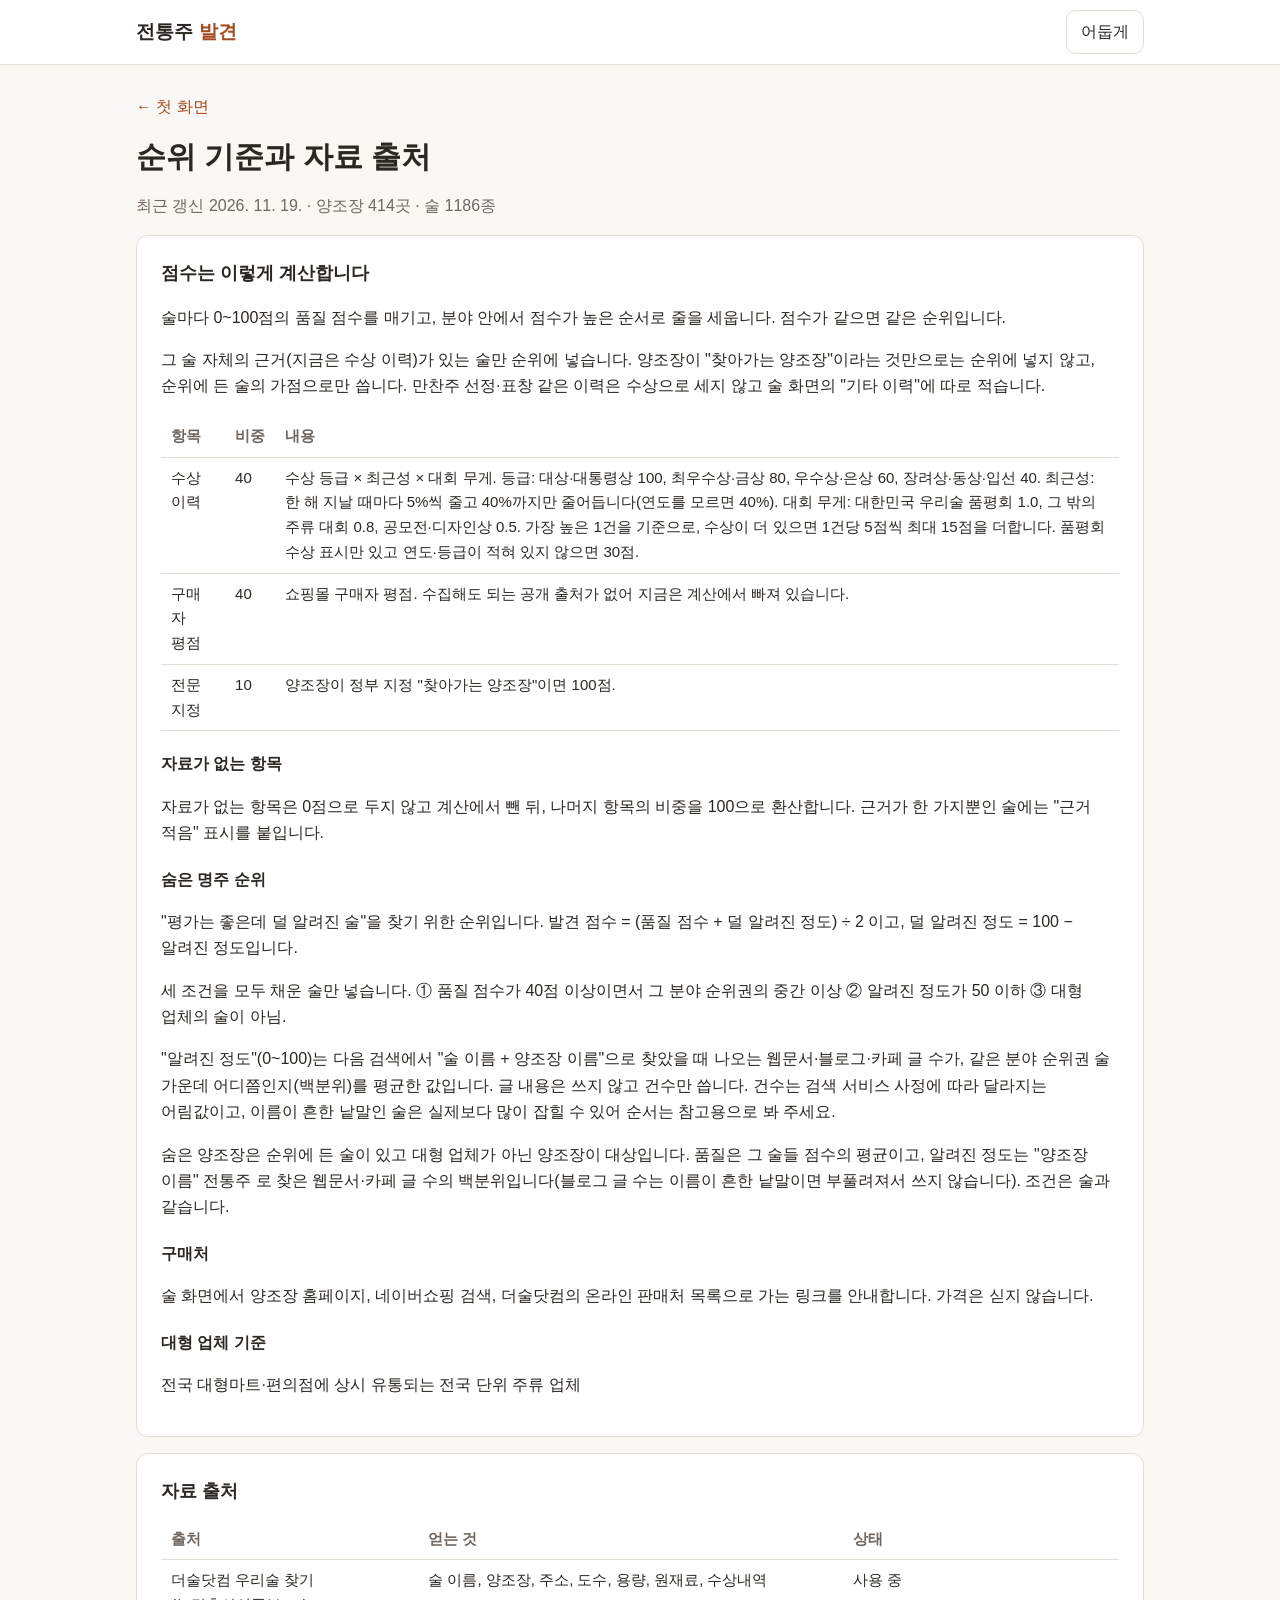
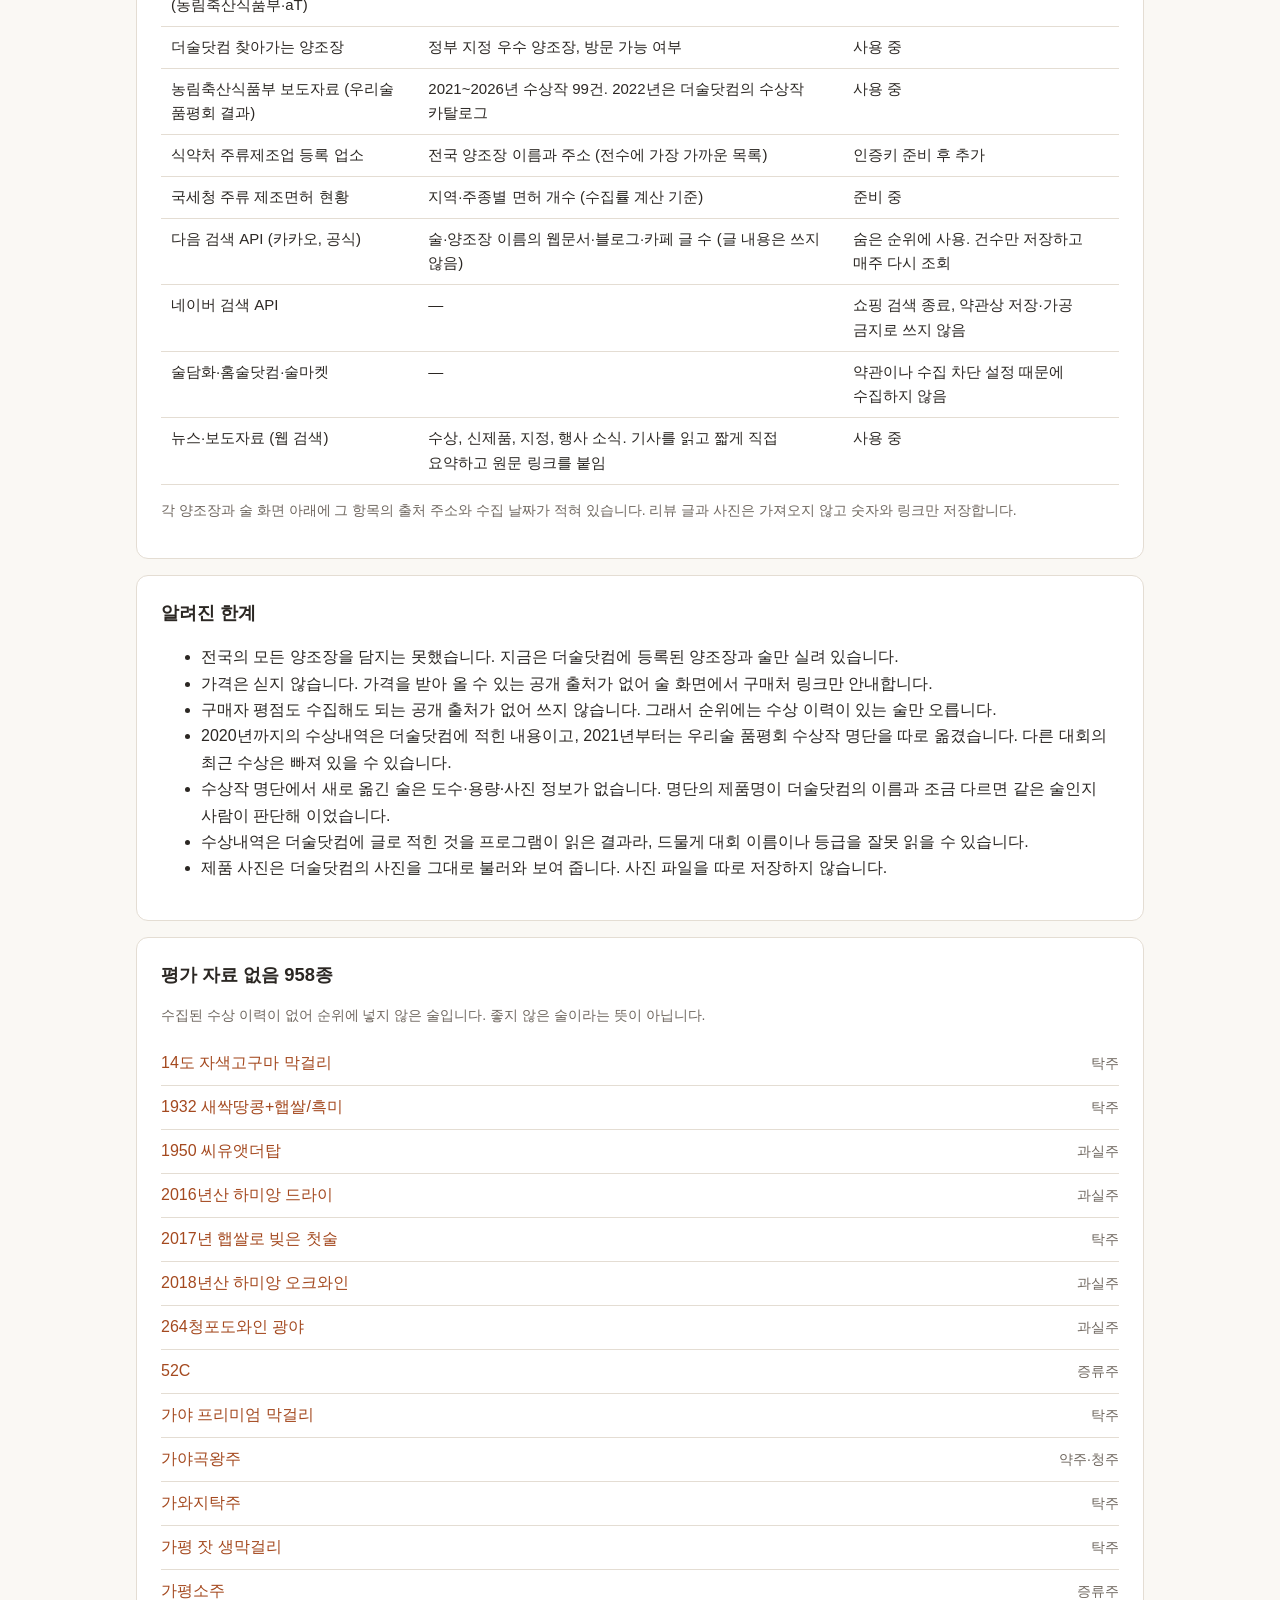
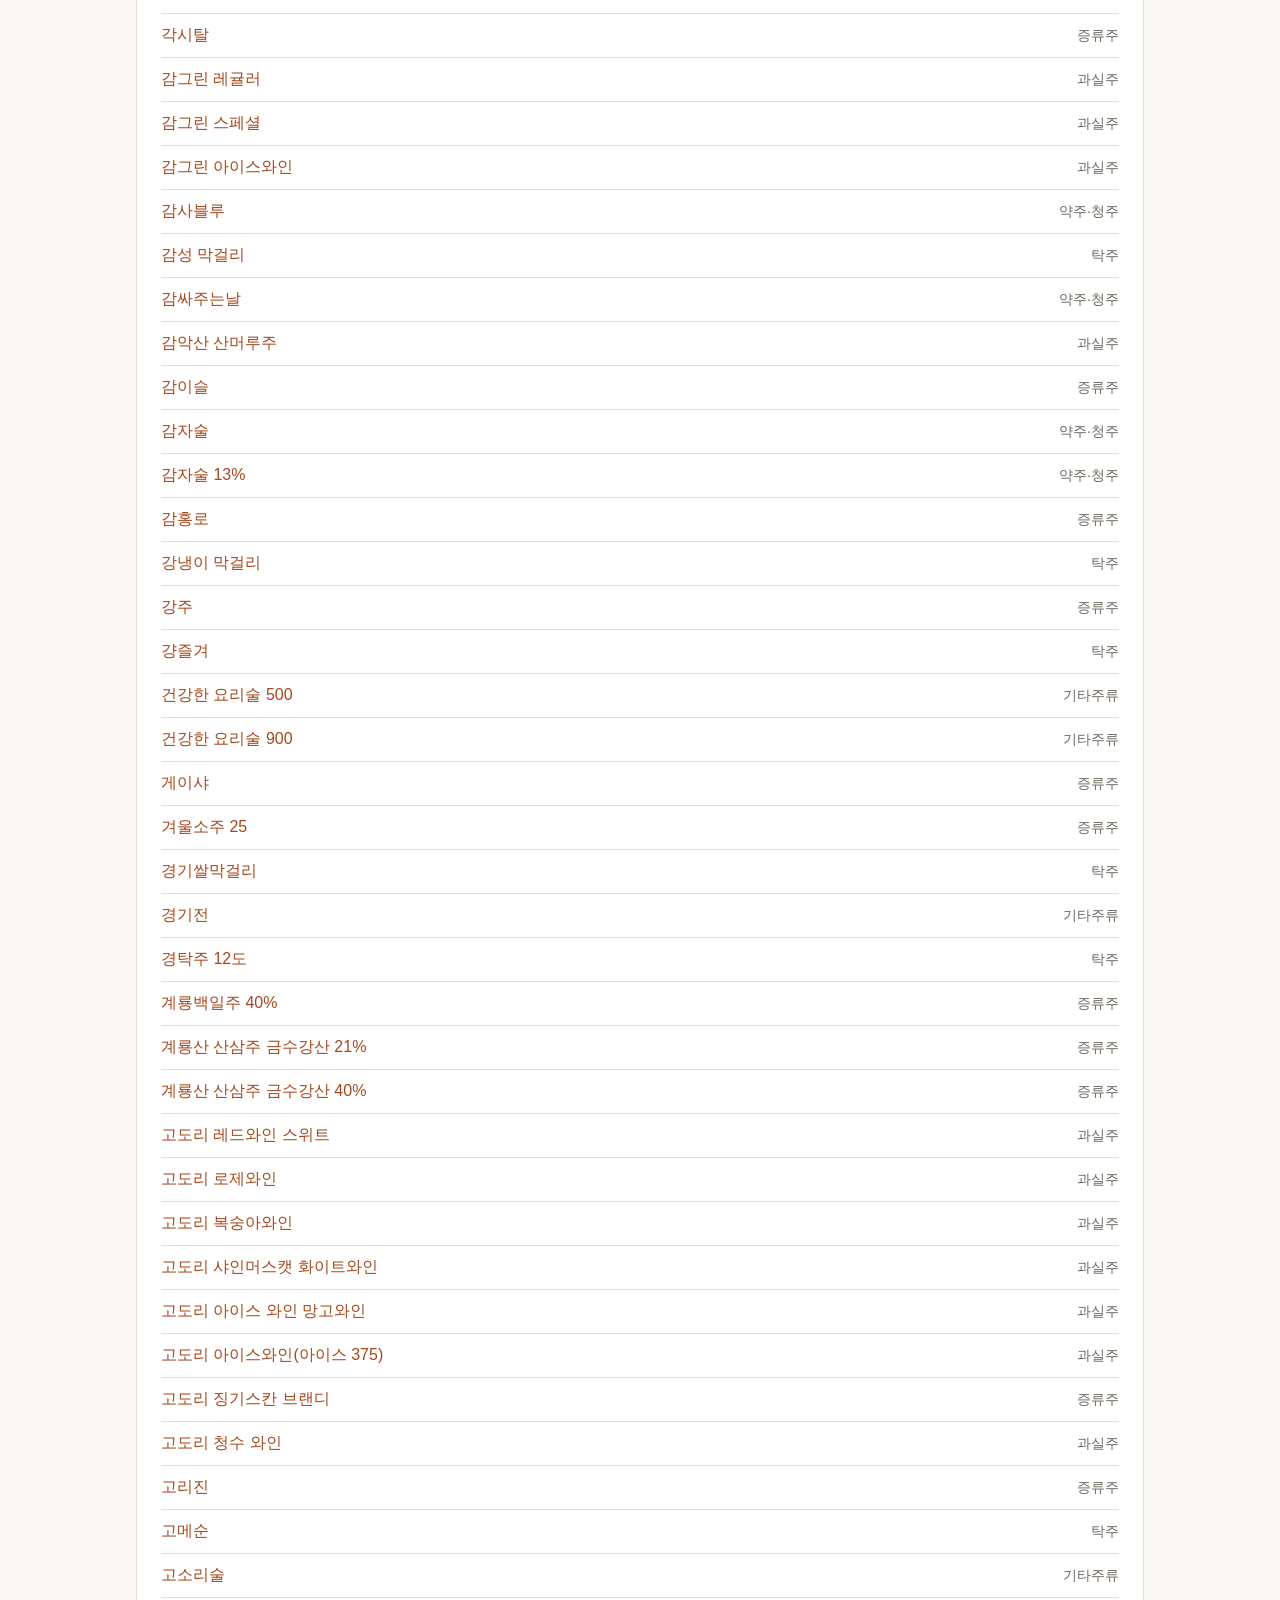
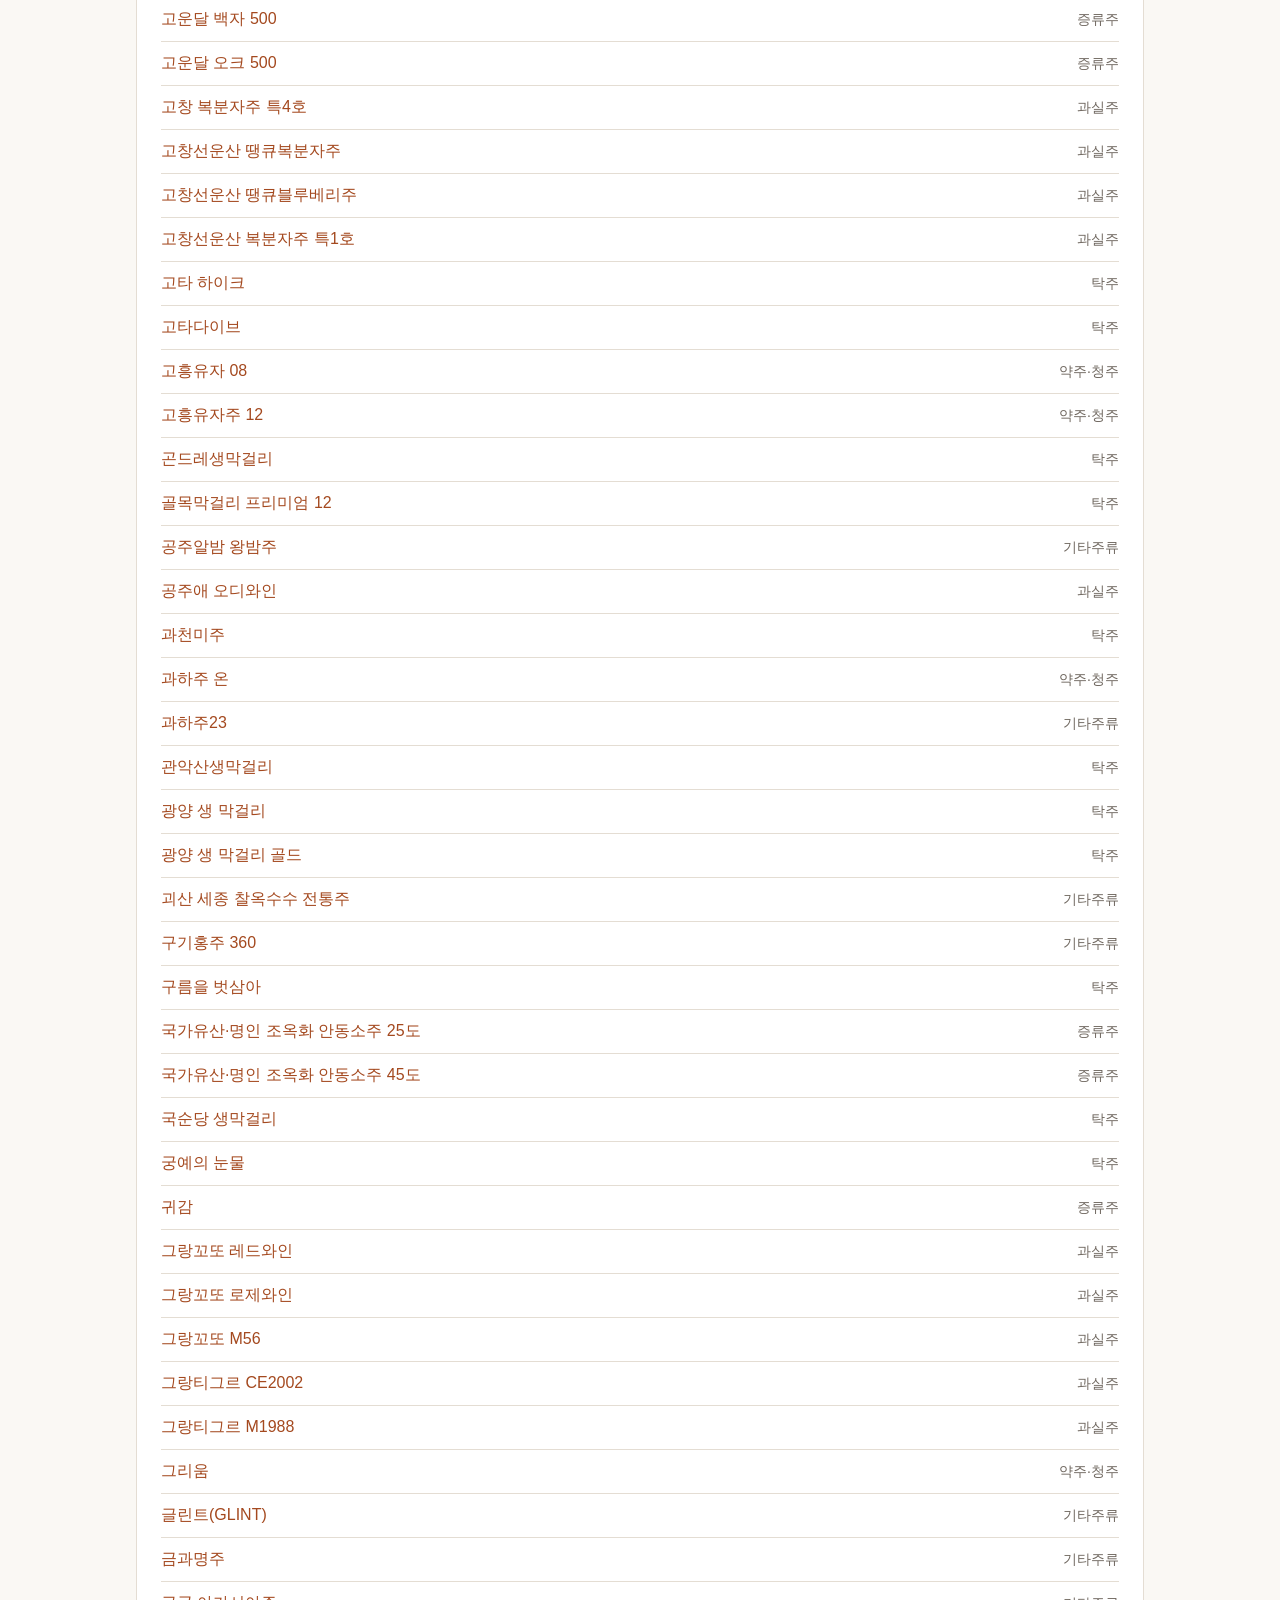
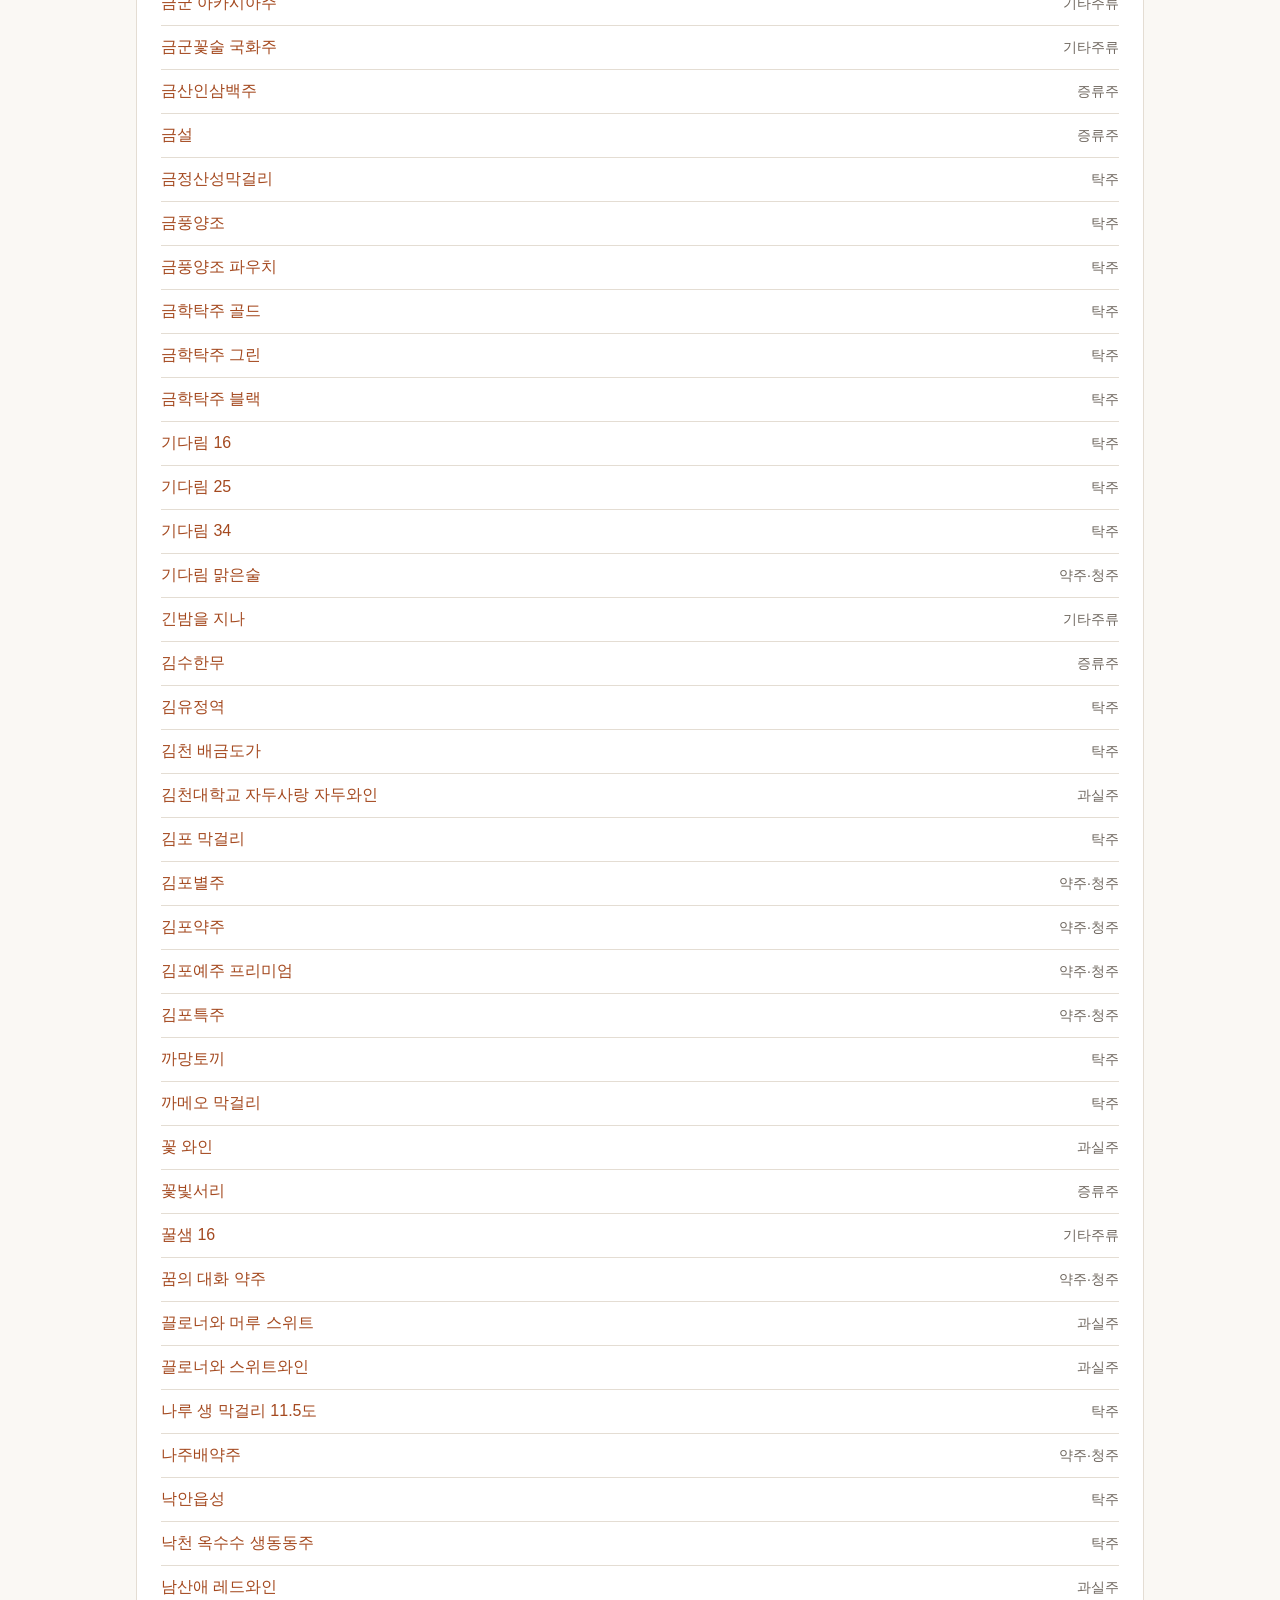
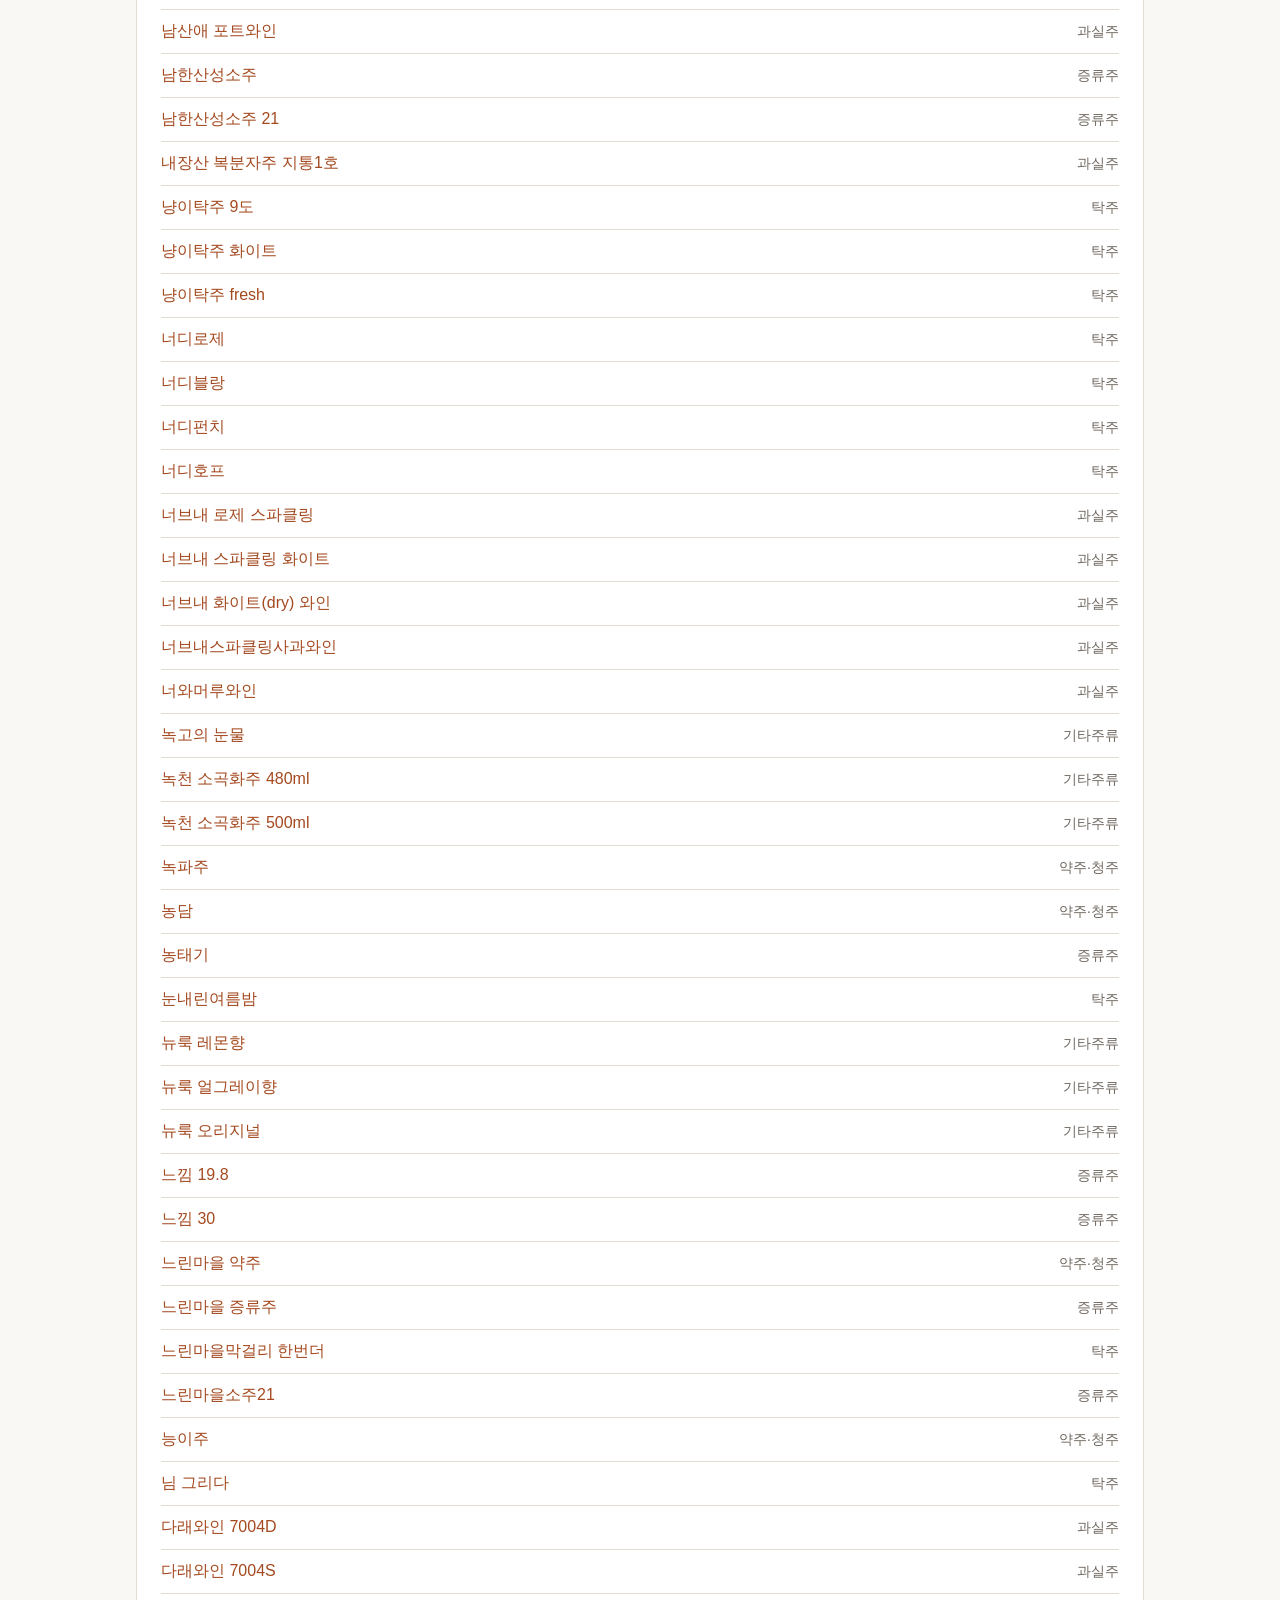
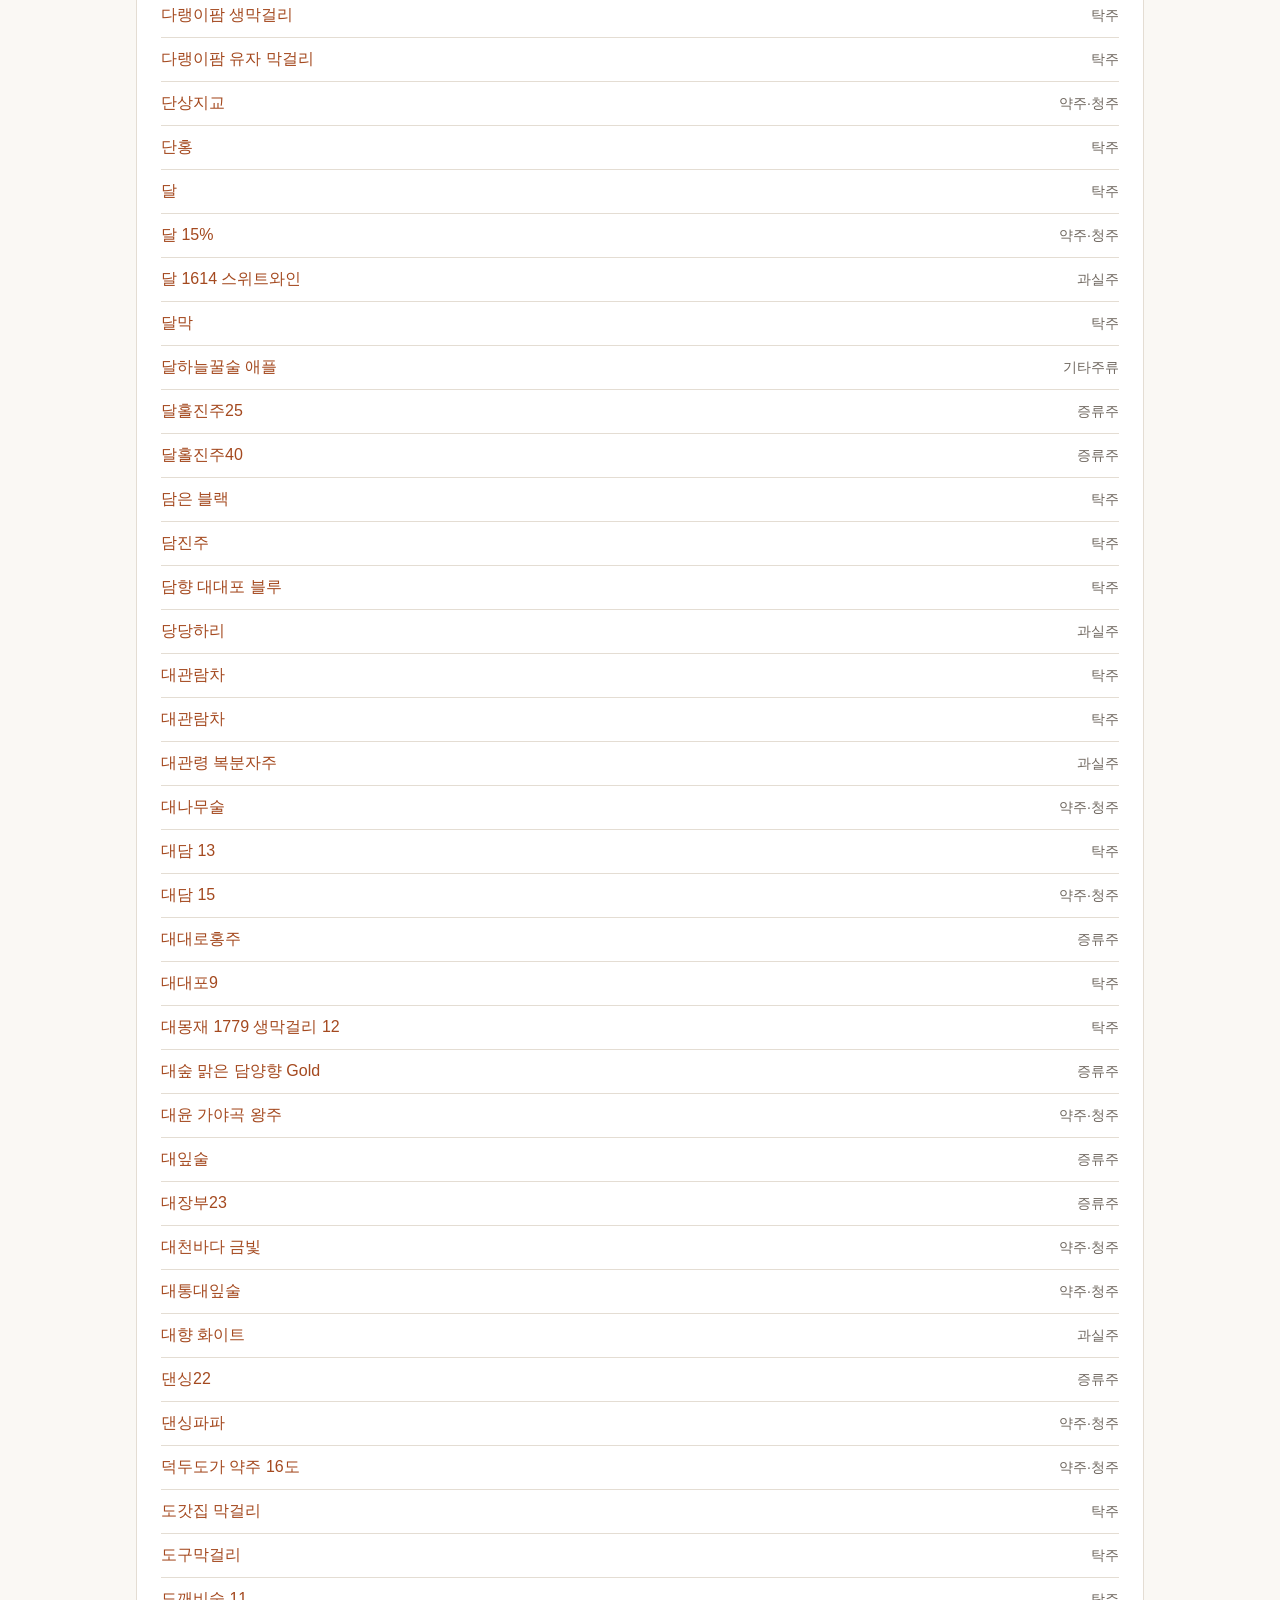
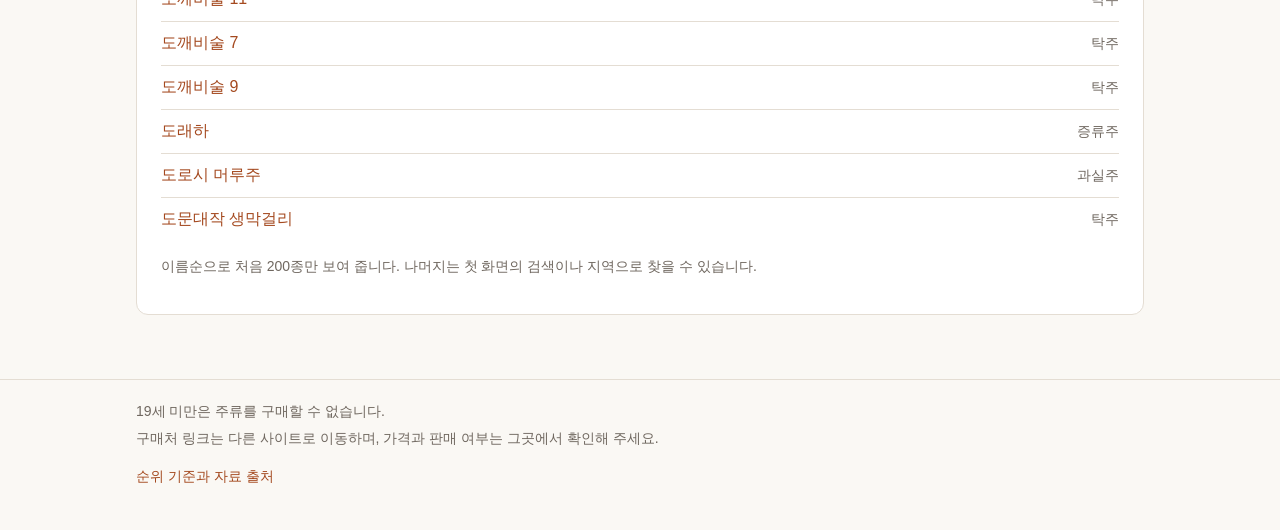
==== about.html @ 8125f9d7 "Add files via upload" ====
<!DOCTYPE html>
<html lang="ko">
<head>
  <meta charset="utf-8">
  <meta name="viewport" content="width=device-width, initial-scale=1">
  <title>순위 기준과 자료 출처 — 전통주 발견</title>
  <script>
    (function () {
      var theme = null;
      try { theme = localStorage.getItem('sool-theme'); } catch (e) { theme = null; }
      if (theme !== 'dark' && theme !== 'light') {
        theme = window.matchMedia && window.matchMedia('(prefers-color-scheme: dark)').matches ? 'dark' : 'light';
      }
      document.documentElement.setAttribute('data-theme', theme);
    })();
  </script>
  <link rel="icon" href="data:,">
  <link rel="stylesheet" href="css/style.css">
</head>
<body>
  <header class="site-header">
    <div class="wrap">
      <a class="site-name" href="index.html">전통주 <span>발견</span></a>
      <button id="theme-toggle" class="icon-btn" type="button" aria-label="어두운 화면으로 바꾸기">어둡게</button>
    </div>
  </header>

  <main id="main">
    <div class="wrap"><p class="muted">자료를 불러오는 중입니다…</p></div>
  </main>

  <footer class="site-footer">
    <div class="wrap">
      <p>19세 미만은 주류를 구매할 수 없습니다.</p>
      <p>구매처 링크는 다른 사이트로 이동하며, 가격과 판매 여부는 그곳에서 확인해 주세요.</p>
      <a href="about.html">순위 기준과 자료 출처</a>
    </div>
  </footer>

  <script type="module" src="js/main-about.js"></script>
</body>
</html>
---- css/style.css ----
:root {
  --bg: #faf8f4;
  --card-bg: #ffffff;
  --text: #2b2723;
  --muted: #6f675f;
  --accent: #a4491f;
  --accent-soft: #f4e6dc;
  --border: #e4ddd3;
  --badge-bg: #efeae2;
  --focus: #1f5fa4;
  --photo-bg: #ffffff;
}

[data-theme='dark'] {
  --bg: #1b1917;
  --card-bg: #24211e;
  --text: #ebe6df;
  --muted: #a69d92;
  --accent: #e6935f;
  --accent-soft: #3a2a20;
  --border: #3a3530;
  --badge-bg: #322e2a;
  --focus: #8dbcf0;
  --photo-bg: #f3efe9;
}

* {
  box-sizing: border-box;
}

html {
  -webkit-text-size-adjust: 100%;
}

body {
  margin: 0;
  background: var(--bg);
  color: var(--text);
  font-family: -apple-system, BlinkMacSystemFont, 'Apple SD Gothic Neo', 'Pretendard', 'Noto Sans KR', sans-serif;
  font-size: 1rem;
  line-height: 1.65;
  word-break: keep-all;
  overflow-wrap: anywhere;
}

a {
  color: var(--accent);
  text-decoration: none;
}

a:hover {
  text-decoration: underline;
}

:focus-visible {
  outline: 3px solid var(--focus);
  outline-offset: 2px;
  border-radius: 4px;
}

.wrap {
  max-width: 1040px;
  margin: 0 auto;
  padding: 0 16px;
}

/* 머리 */
.site-header {
  border-bottom: 1px solid var(--border);
  background: var(--card-bg);
}

.site-header .wrap {
  display: flex;
  flex-wrap: wrap;
  align-items: center;
  gap: 8px 12px;
  padding-top: 10px;
  padding-bottom: 10px;
}

.site-name {
  display: inline-flex;
  align-items: center;
  gap: 0.3em;
  min-height: 44px;
  margin-right: auto;
  color: var(--text);
  font-size: 1.2rem;
  font-weight: 700;
}

.site-name span {
  color: var(--accent);
}

.search-box {
  order: 3;
  flex: 1 1 100%;
}

.search-box input {
  width: 100%;
  min-height: 44px;
  padding: 8px 14px;
  border: 1px solid var(--border);
  border-radius: 10px;
  background: var(--bg);
  color: var(--text);
  font: inherit;
}

.icon-btn,
.btn {
  min-height: 44px;
  padding: 8px 14px;
  border: 1px solid var(--border);
  border-radius: 10px;
  background: var(--card-bg);
  color: var(--text);
  font: inherit;
  cursor: pointer;
}

.btn:hover,
.icon-btn:hover {
  border-color: var(--accent);
}

main {
  padding: 20px 0 48px;
}

h1 {
  margin: 8px 0 4px;
  font-size: 1.6rem;
  line-height: 1.3;
}

h2 {
  margin: 0 0 12px;
  font-size: 1.15rem;
}

h3 {
  margin: 20px 0 8px;
  font-size: 1rem;
}

.muted {
  color: var(--muted);
}

.small {
  font-size: 0.875rem;
}

/* 요약 줄 */
.summary {
  display: grid;
  grid-template-columns: repeat(2, minmax(0, 1fr));
  gap: 10px;
  margin-bottom: 16px;
}

.stat {
  padding: 14px 16px;
  border: 1px solid var(--border);
  border-radius: 12px;
  background: var(--card-bg);
}

.stat b {
  display: block;
  font-size: clamp(1.05rem, 5.2vw, 1.3rem);
  line-height: 1.2;
  font-variant-numeric: tabular-nums;
}

.stat span {
  color: var(--muted);
  font-size: 0.875rem;
}

/* 카드 */
.card {
  margin-bottom: 16px;
  padding: 18px 16px;
  border: 1px solid var(--border);
  border-radius: 12px;
  background: var(--card-bg);
}

.grid-2 {
  display: grid;
  grid-template-columns: minmax(0, 1fr);
  gap: 16px;
}

.grid-2 .card {
  margin-bottom: 0;
}

.grid-2 {
  margin-bottom: 16px;
}

.notice {
  margin: 0;
  padding: 12px 14px;
  border-radius: 10px;
  background: var(--accent-soft);
  font-size: 0.9375rem;
}

/* 탭 */
.tabs {
  display: flex;
  gap: 6px;
  margin-bottom: 10px;
  overflow-x: auto;
  -webkit-overflow-scrolling: touch;
}

.tab {
  flex: 0 0 auto;
  min-height: 44px;
  padding: 8px 14px;
  border: 1px solid var(--border);
  border-radius: 999px;
  background: var(--card-bg);
  color: var(--text);
  font: inherit;
  cursor: pointer;
  white-space: nowrap;
}

.tab[aria-selected='true'] {
  border-color: var(--accent);
  background: var(--accent);
  color: var(--card-bg);
  font-weight: 600;
}

.tabs.sub .tab {
  border-radius: 10px;
}

.tabs.sub .tab[aria-selected='true'] {
  background: var(--accent-soft);
  color: var(--accent);
}

/* 순위 목록 */
.rank-list {
  margin: 0;
  padding: 0;
  list-style: none;
}

.rank-row {
  display: grid;
  grid-template-columns: 1.6rem minmax(0, 1fr);
  gap: 4px 10px;
  align-items: center;
  padding: 6px 0;
  border-top: 1px solid var(--border);
}

.rank-row:first-child {
  border-top: 0;
}

.rank-no {
  color: var(--muted);
  font-weight: 700;
  font-variant-numeric: tabular-nums;
  text-align: right;
}

.rank-row:nth-child(-n + 3) .rank-no {
  color: var(--accent);
}

/* 좁은 화면: 점수를 이름 아래에 둔다. 넓은 화면에서는 오른쪽 끝으로 보낸다. */
.rank-row.with-thumb {
  grid-template-columns: 1.6rem 48px minmax(0, 1fr);
  align-items: center;
}

.rank-row.with-thumb .rank-no,
.rank-row.with-thumb .thumb {
  grid-row: 1 / span 2;
}

.rank-row.with-thumb .score {
  grid-column: 3;
  text-align: left;
  color: var(--accent);
  font-size: 0.9375rem;
}

.thumb {
  display: block;
  width: 48px;
  height: 48px;
  border: 1px solid var(--border);
  border-radius: 8px;
  background: var(--photo-bg);
  overflow: hidden;
}

.thumb img,
.photo-frame img {
  display: block;
  width: 100%;
  height: 100%;
  object-fit: contain;
}

.photo {
  margin: 0 0 16px;
}

.photo-frame {
  display: block;
  width: 100%;
  max-width: 240px;
  aspect-ratio: 1 / 1;
  margin-bottom: 4px;
  border: 1px solid var(--border);
  border-radius: 12px;
  background: var(--photo-bg);
  overflow: hidden;
}

.rank-main a.name {
  display: inline-flex;
  align-items: center;
  min-height: 44px;
  padding: 2px 0;
  color: var(--text);
  font-weight: 600;
}

.rank-meta {
  color: var(--muted);
  font-size: 0.875rem;
}

.rank-meta a {
  color: var(--muted);
  text-decoration: underline;
  text-underline-offset: 2px;
}

.score {
  font-weight: 700;
  font-variant-numeric: tabular-nums;
  text-align: right;
  white-space: nowrap;
}

.rank-row > .score {
  grid-column: 2;
  text-align: left;
  white-space: normal;
  color: var(--accent);
  font-size: 0.9375rem;
}

.score small {
  display: block;
  white-space: normal;
  color: var(--muted);
  font-weight: 400;
}

.badge {
  display: inline-block;
  margin-left: 4px;
  padding: 1px 8px;
  border-radius: 999px;
  background: var(--badge-bg);
  color: var(--muted);
  font-size: 0.75rem;
  font-weight: 500;
  vertical-align: middle;
  white-space: nowrap;
}

.badge.accent {
  background: var(--accent-soft);
  color: var(--accent);
}

.more {
  display: block;
  width: 100%;
  margin-top: 12px;
}

/* 소식 */
.news-list {
  margin: 0;
  padding: 0;
  list-style: none;
}

.news-item {
  padding: 12px 0;
  border-top: 1px solid var(--border);
}

.news-item:first-child {
  border-top: 0;
  padding-top: 0;
}

.news-head {
  display: flex;
  flex-wrap: wrap;
  align-items: center;
  gap: 8px;
}

.news-head .badge {
  margin-left: 0;
}

.news-summary {
  margin: 6px 0 4px;
}

.news-item p:last-child {
  margin: 0;
}

.news-item a {
  text-decoration: underline;
  text-underline-offset: 2px;
}

/* 지역 */
.region-grid {
  display: grid;
  grid-template-columns: repeat(auto-fill, minmax(96px, 1fr));
  gap: 8px;
}

.region-btn {
  display: flex;
  flex-direction: column;
  align-items: center;
  justify-content: center;
  min-height: 56px;
  padding: 6px;
  border: 1px solid var(--border);
  border-radius: 10px;
  background: var(--card-bg);
  color: var(--text);
  font: inherit;
  cursor: pointer;
}

.region-btn small {
  color: var(--muted);
}

.region-btn[aria-pressed='true'] {
  border-color: var(--accent);
  background: var(--accent-soft);
}

.plain-list {
  margin: 12px 0 0;
  padding: 0;
  list-style: none;
}

.plain-list li {
  display: flex;
  flex-wrap: wrap;
  align-items: center;
  justify-content: space-between;
  gap: 2px 12px;
  min-height: 44px;
  padding: 8px 0;
  border-top: 1px solid var(--border);
}

.plain-list li:first-child {
  border-top: 0;
}

/* 상세 화면 */
.back {
  display: inline-flex;
  align-items: center;
  min-height: 44px;
}

.facts {
  display: grid;
  grid-template-columns: 6.5rem 1fr;
  gap: 8px 12px;
  margin: 0;
}

.facts dt {
  color: var(--muted);
}

.facts dd {
  margin: 0;
}

.table-wrap {
  overflow-x: auto;
}

table {
  width: 100%;
  border-collapse: collapse;
  font-size: 0.9375rem;
}

th,
td {
  padding: 8px 10px;
  border-bottom: 1px solid var(--border);
  text-align: left;
  vertical-align: top;
}

th {
  color: var(--muted);
  font-weight: 600;
  white-space: nowrap;
}

.bar {
  height: 8px;
  border-radius: 999px;
  background: var(--badge-bg);
  overflow: hidden;
}

.bar i {
  display: block;
  height: 100%;
  border-radius: 999px;
  background: var(--accent);
}

.sources {
  font-size: 0.875rem;
}

/* 바닥 */
.site-footer {
  border-top: 1px solid var(--border);
  padding: 20px 0 32px;
  color: var(--muted);
  font-size: 0.875rem;
}

.site-footer p {
  margin: 0 0 4px;
}

.site-footer a {
  display: inline-flex;
  align-items: center;
  min-height: 44px;
}

@media (min-width: 480px) {
  .rank-row {
    grid-template-columns: 2.2rem minmax(0, 1fr) auto;
  }

  .rank-row > .score {
    grid-column: auto;
    text-align: right;
    color: var(--text);
    font-size: 1rem;
  }

  .rank-row.with-thumb {
    grid-template-columns: 2.2rem 56px minmax(0, 1fr) auto;
  }

  .rank-row.with-thumb .rank-no,
  .rank-row.with-thumb .thumb {
    grid-row: auto;
  }

  .rank-row.with-thumb .score {
    grid-column: auto;
    text-align: right;
    color: var(--text);
    font-size: 1rem;
  }

  .thumb {
    width: 56px;
    height: 56px;
  }
}

@media (min-width: 720px) {
  .search-box {
    order: 0;
    flex: 0 1 320px;
  }

  .summary {
    grid-template-columns: repeat(4, minmax(0, 1fr));
  }

  .grid-2 {
    grid-template-columns: minmax(0, 1fr) minmax(0, 1fr);
  }

  h1 {
    font-size: 1.9rem;
  }

  .card {
    padding: 22px 24px;
  }
}

@media (prefers-reduced-motion: reduce) {
  * {
    scroll-behavior: auto !important;
    transition: none !important;
    animation: none !important;
  }
}
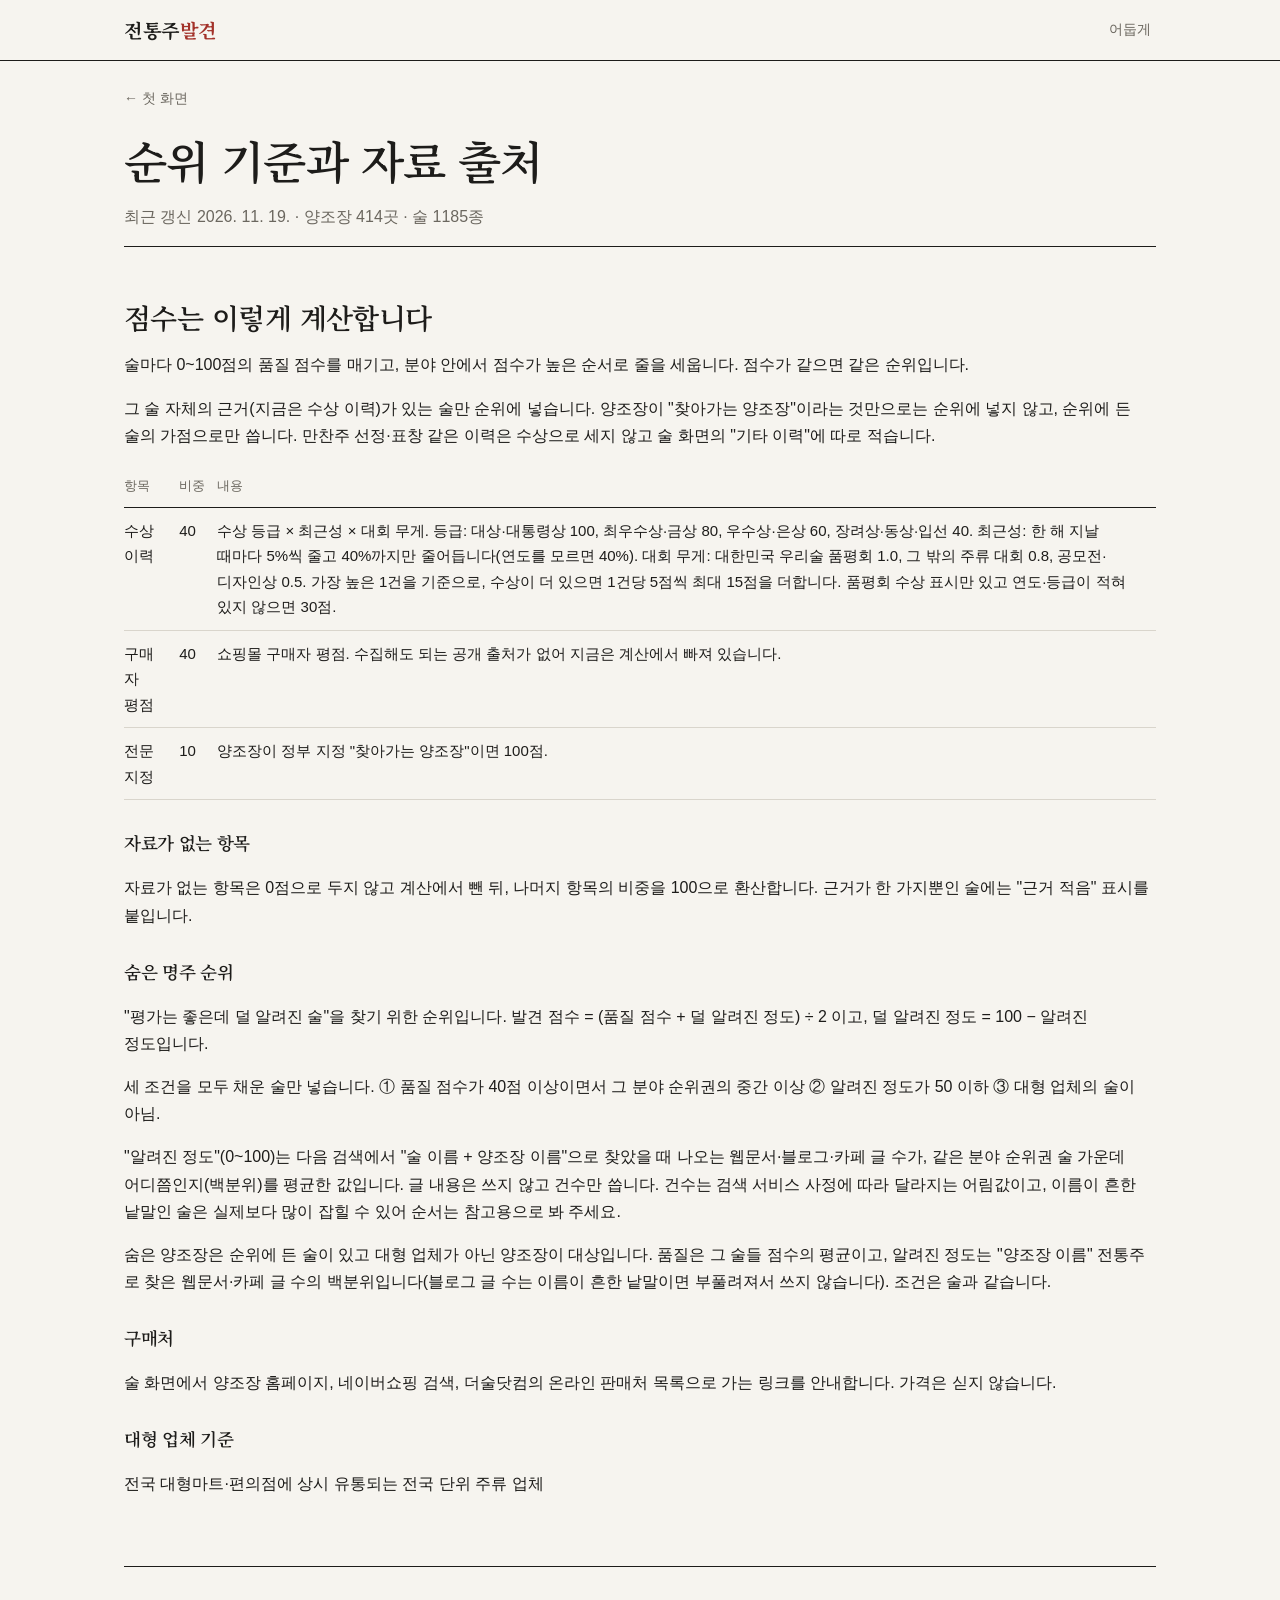
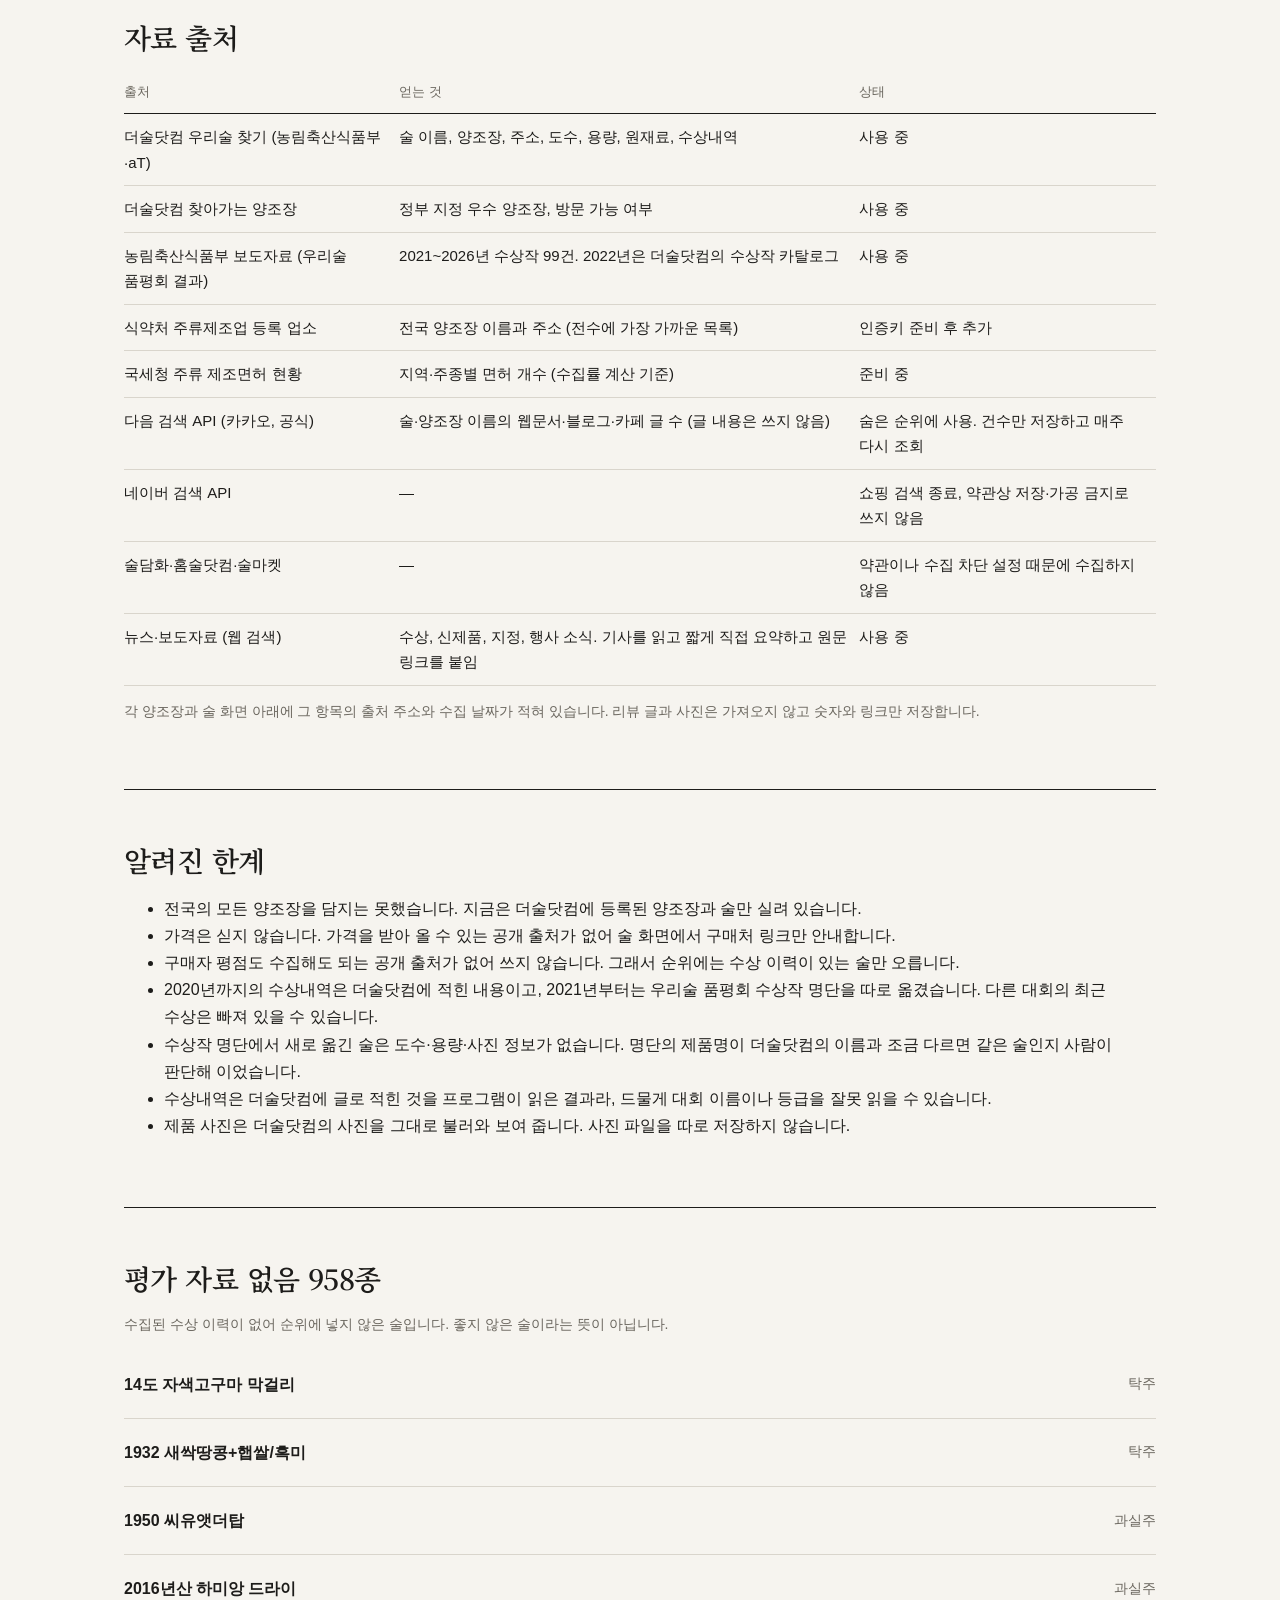
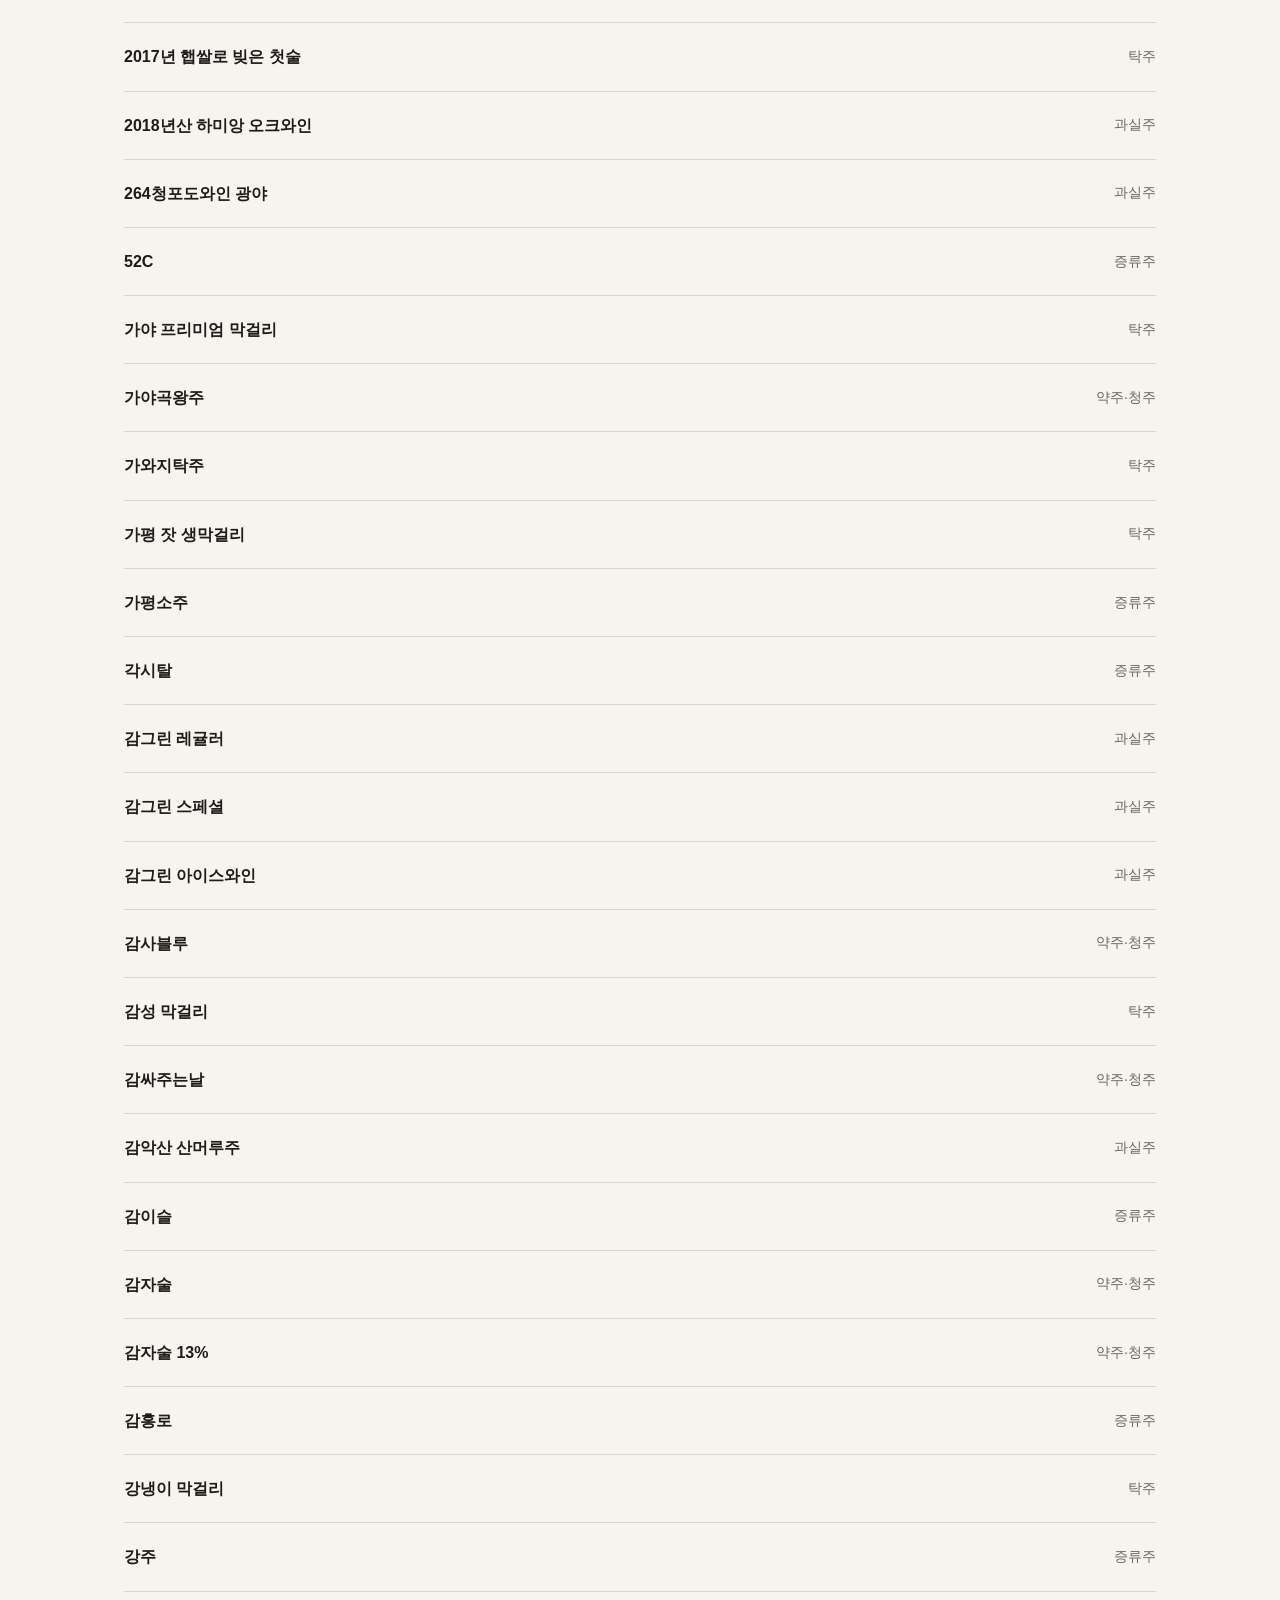
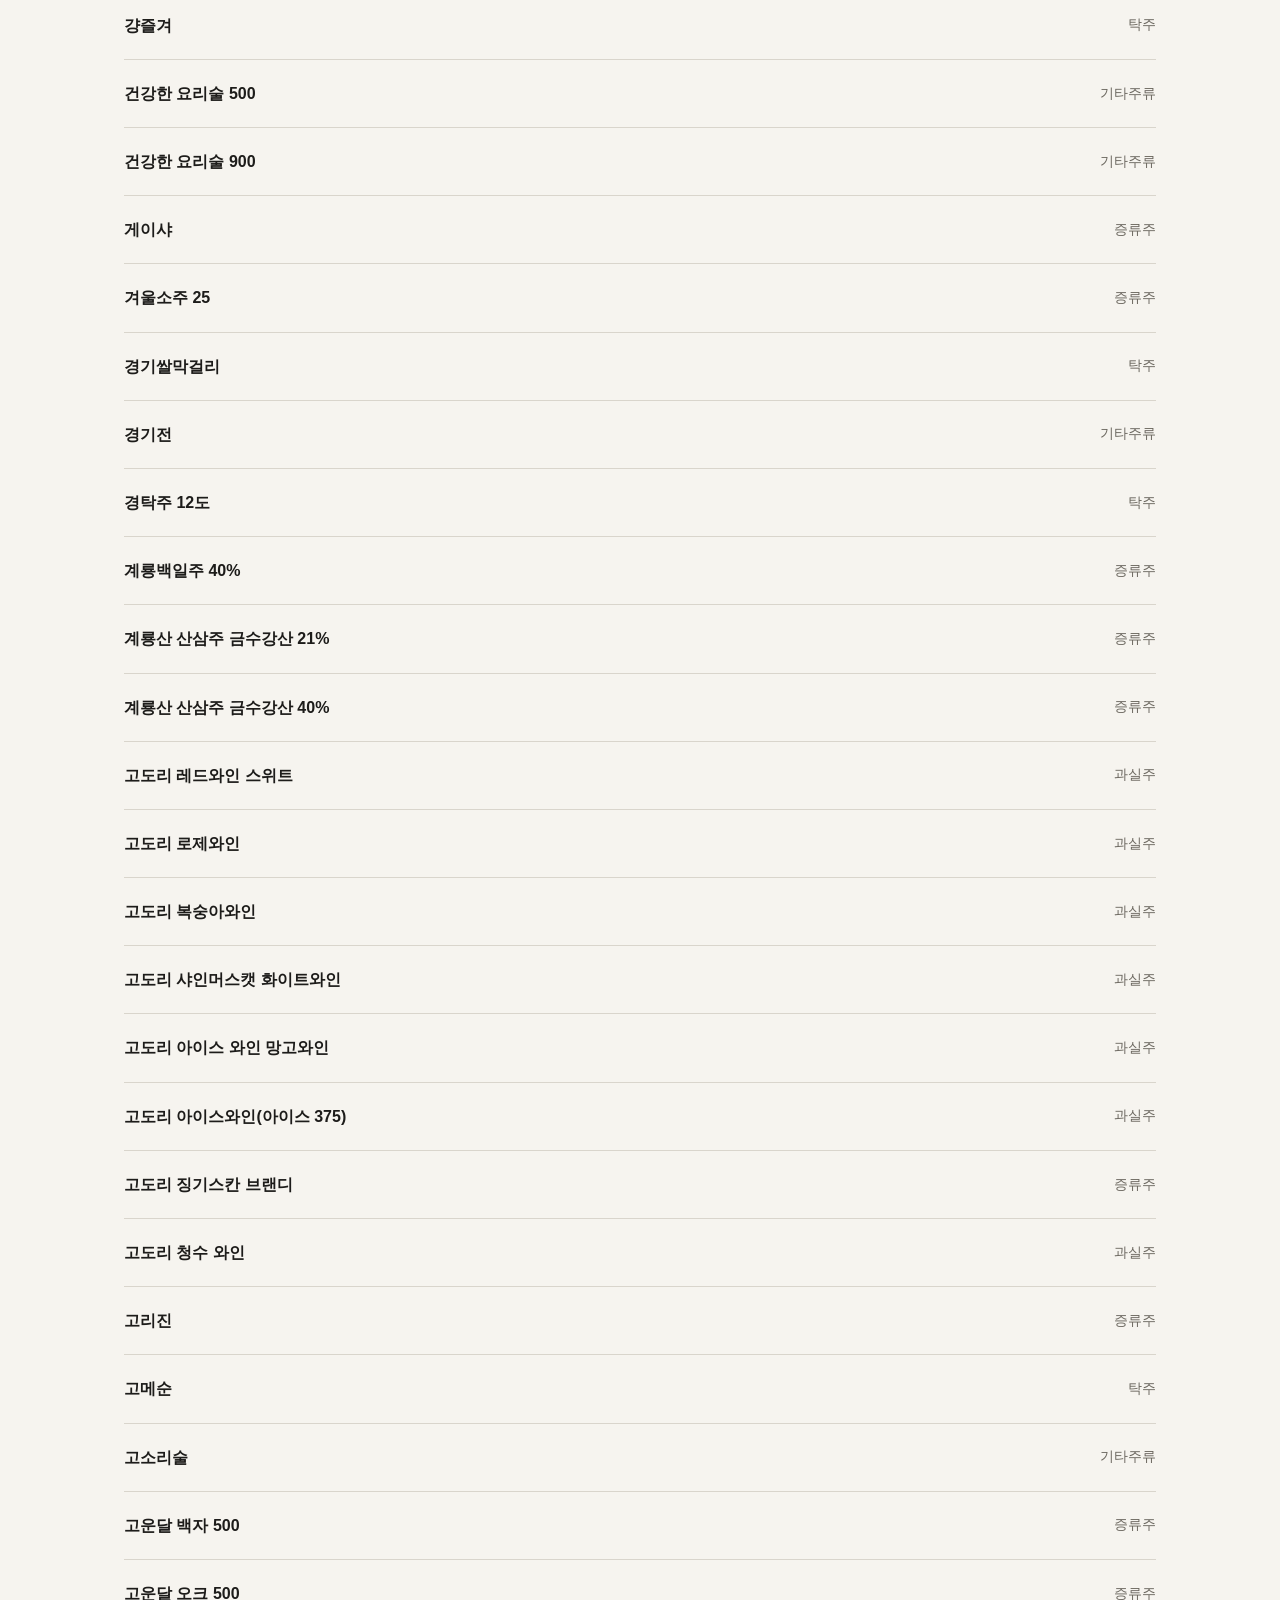
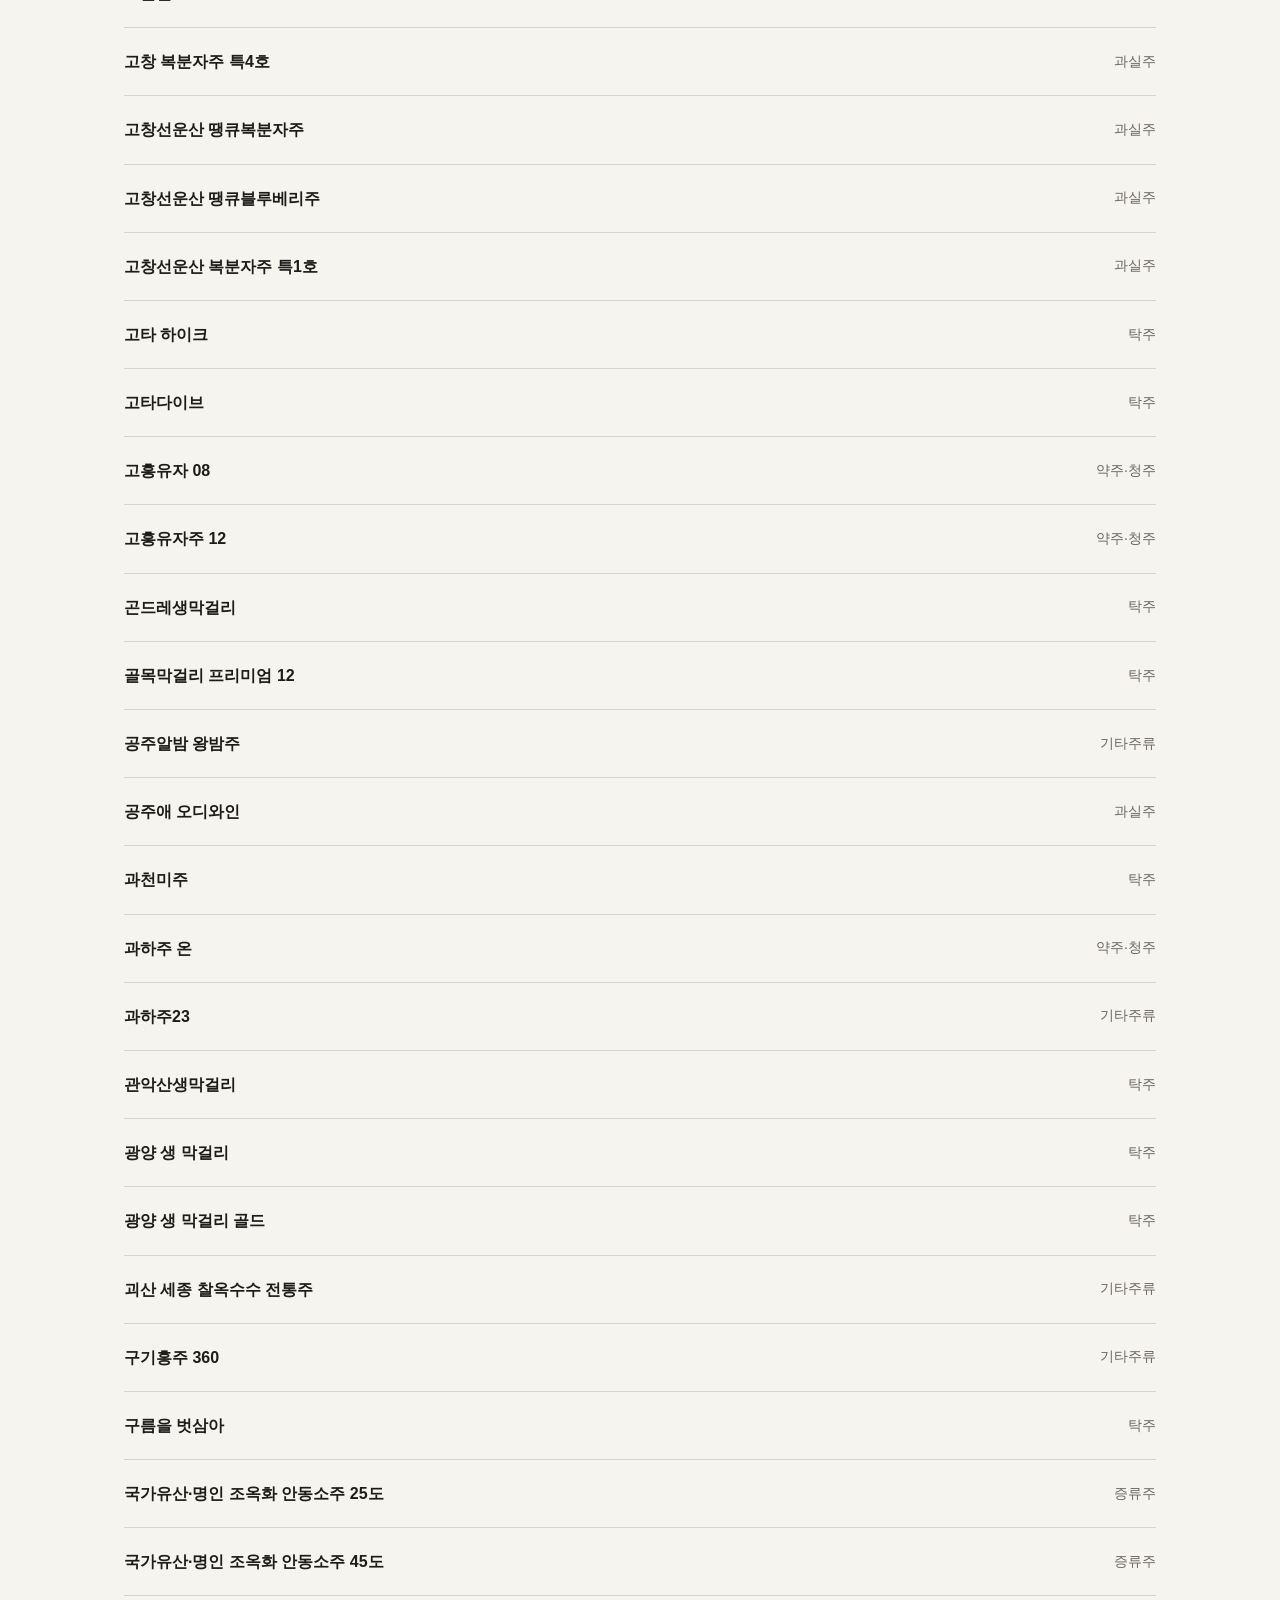
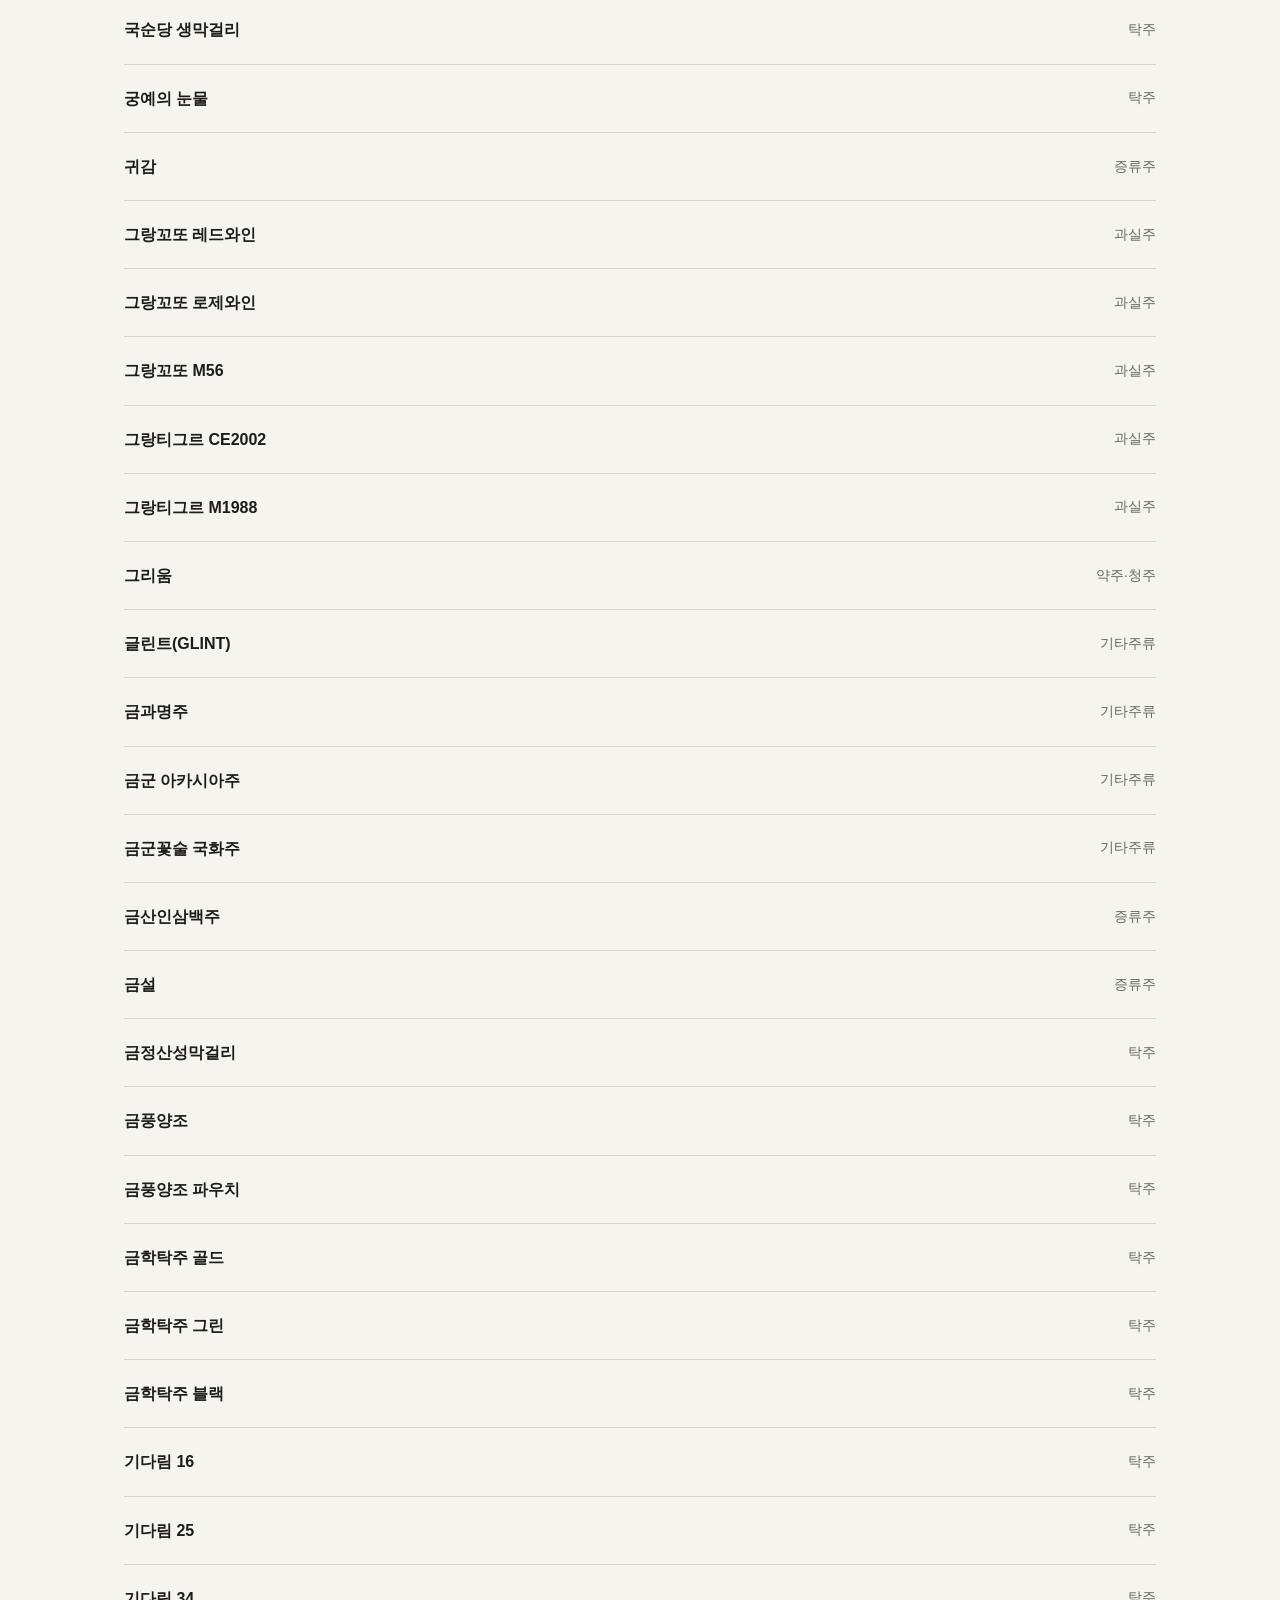
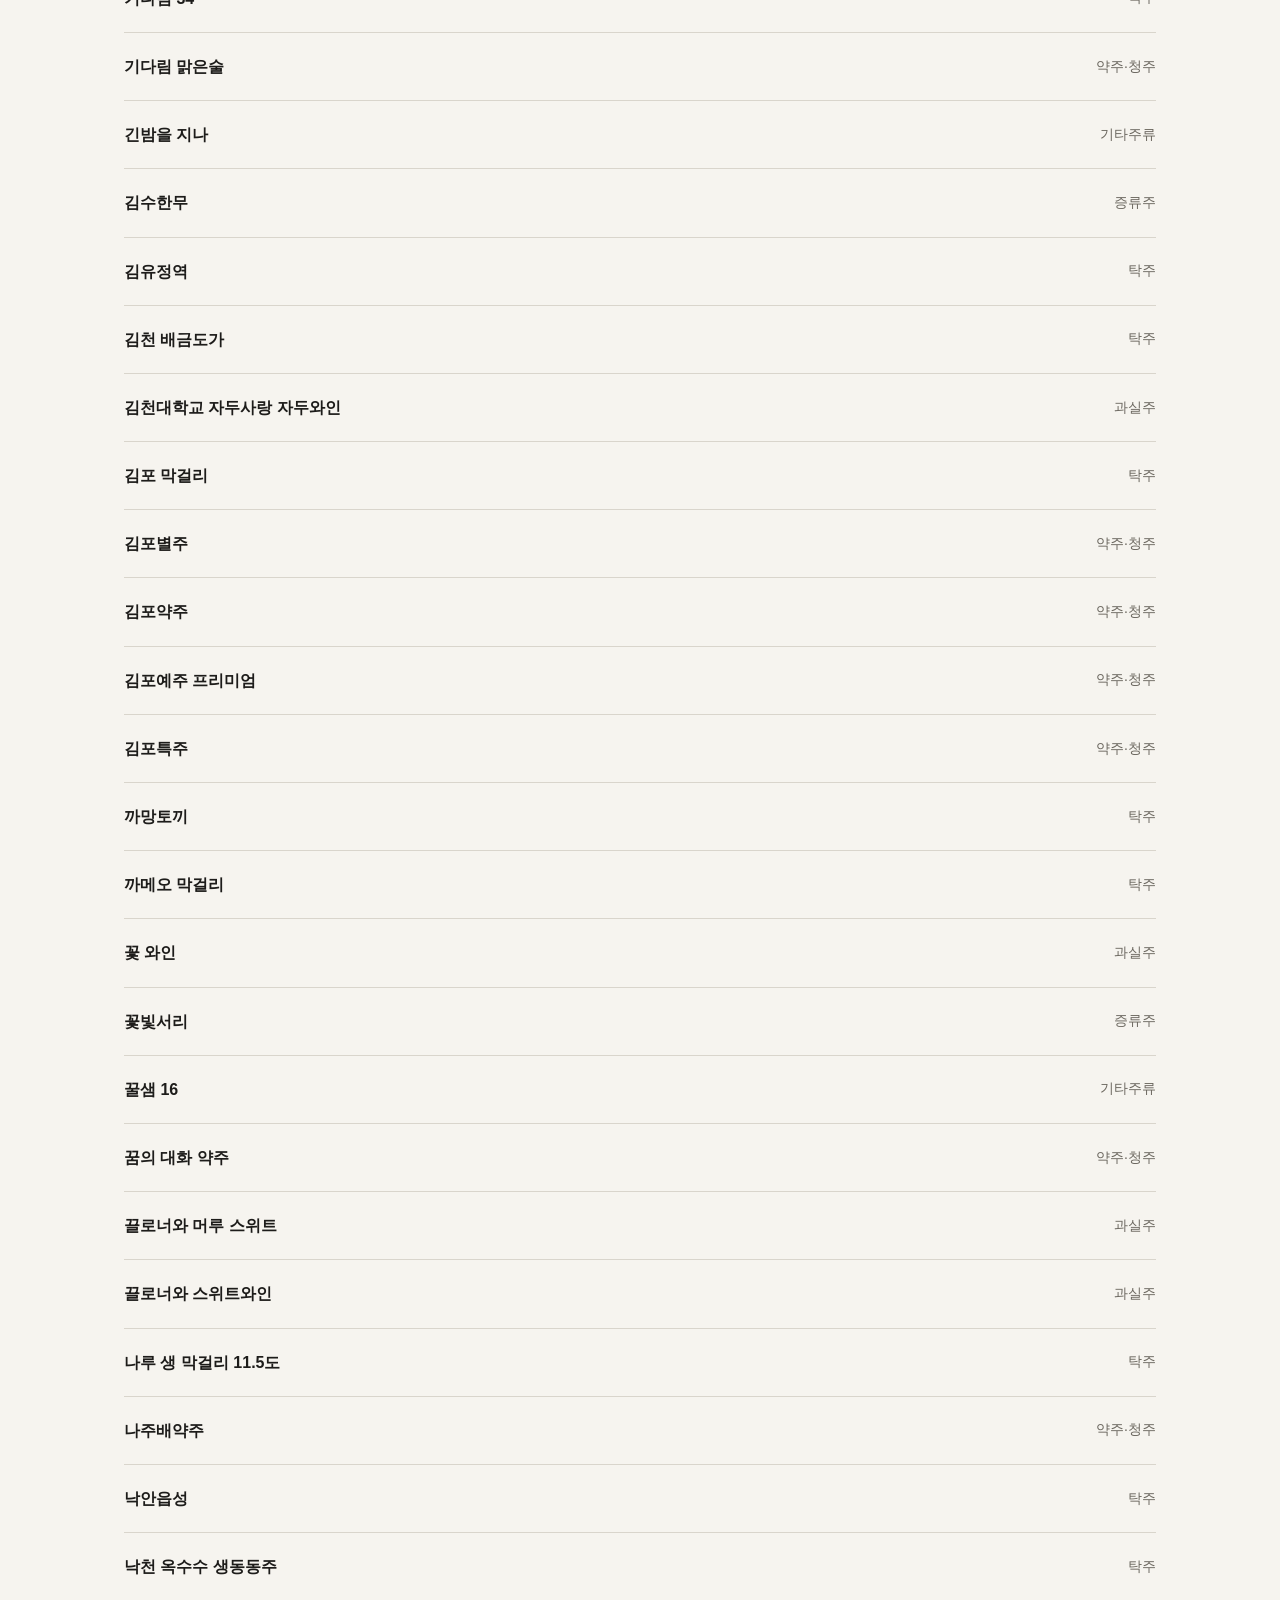
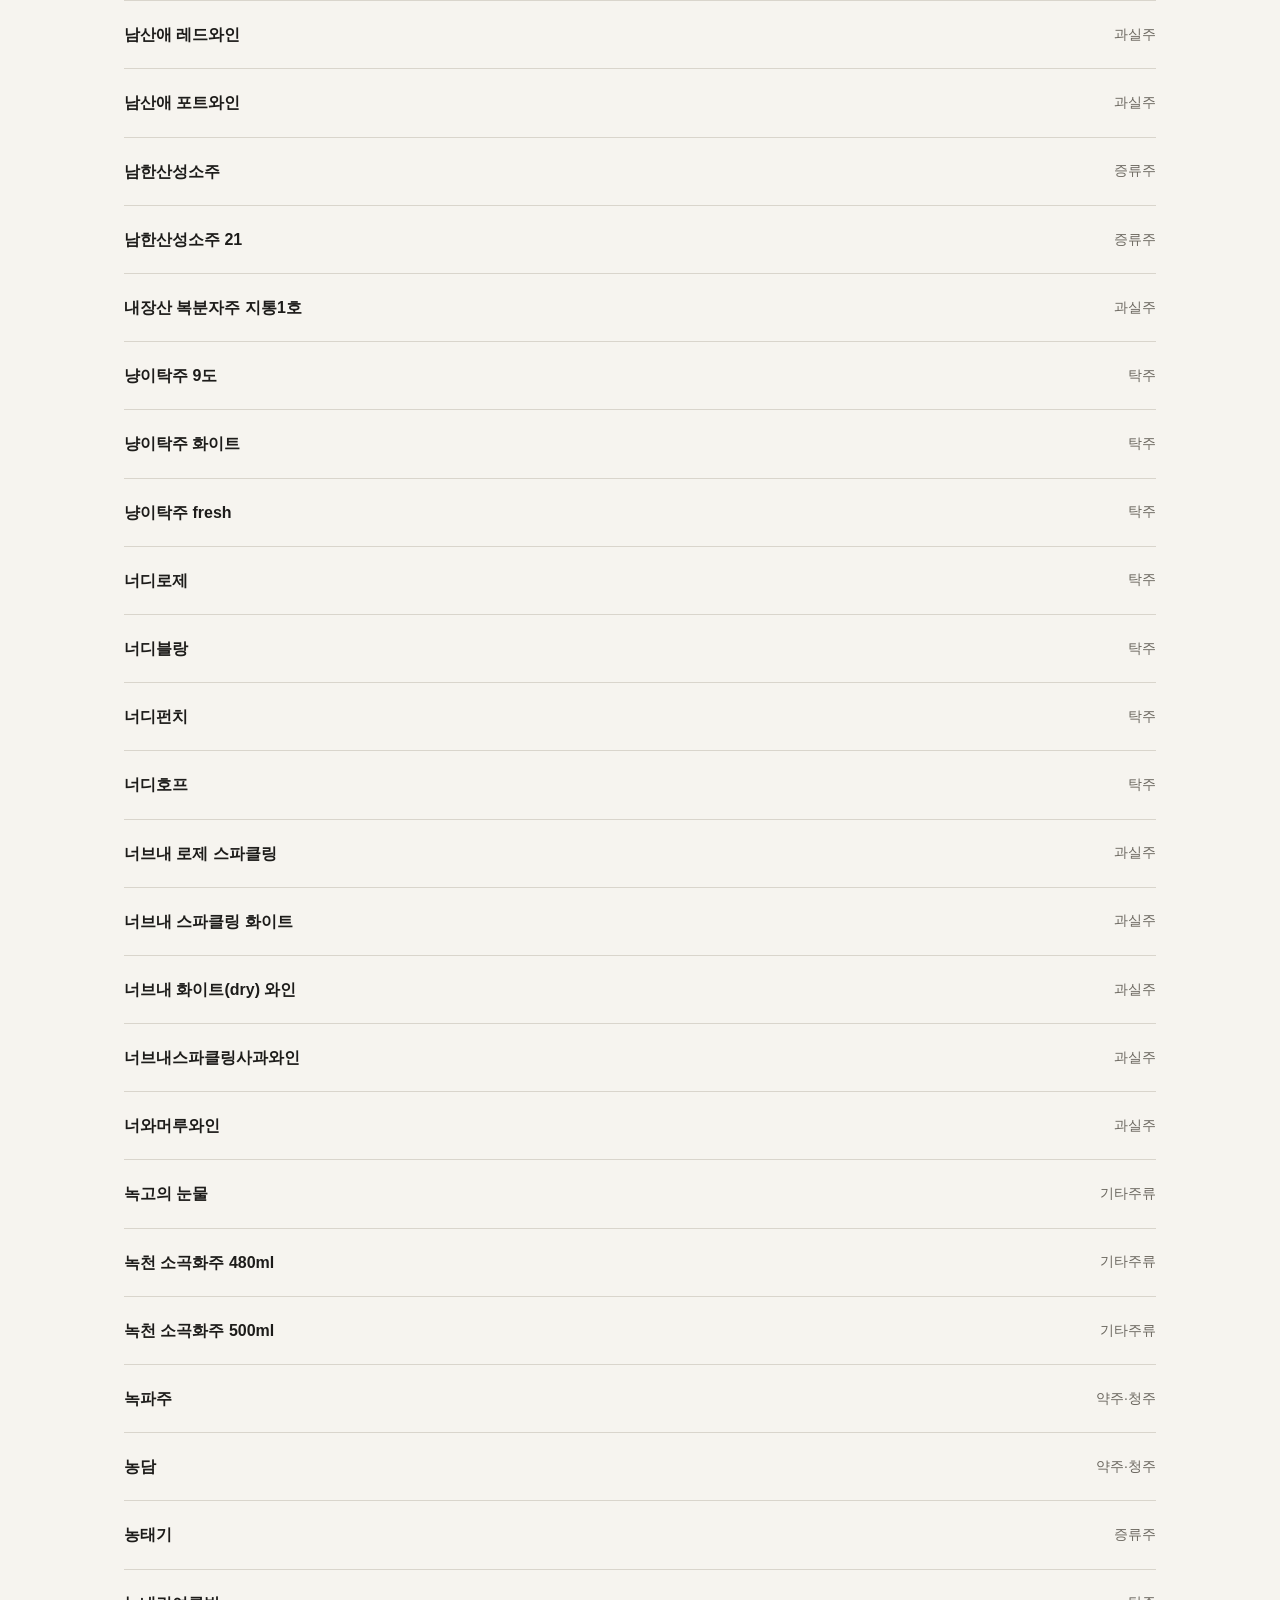
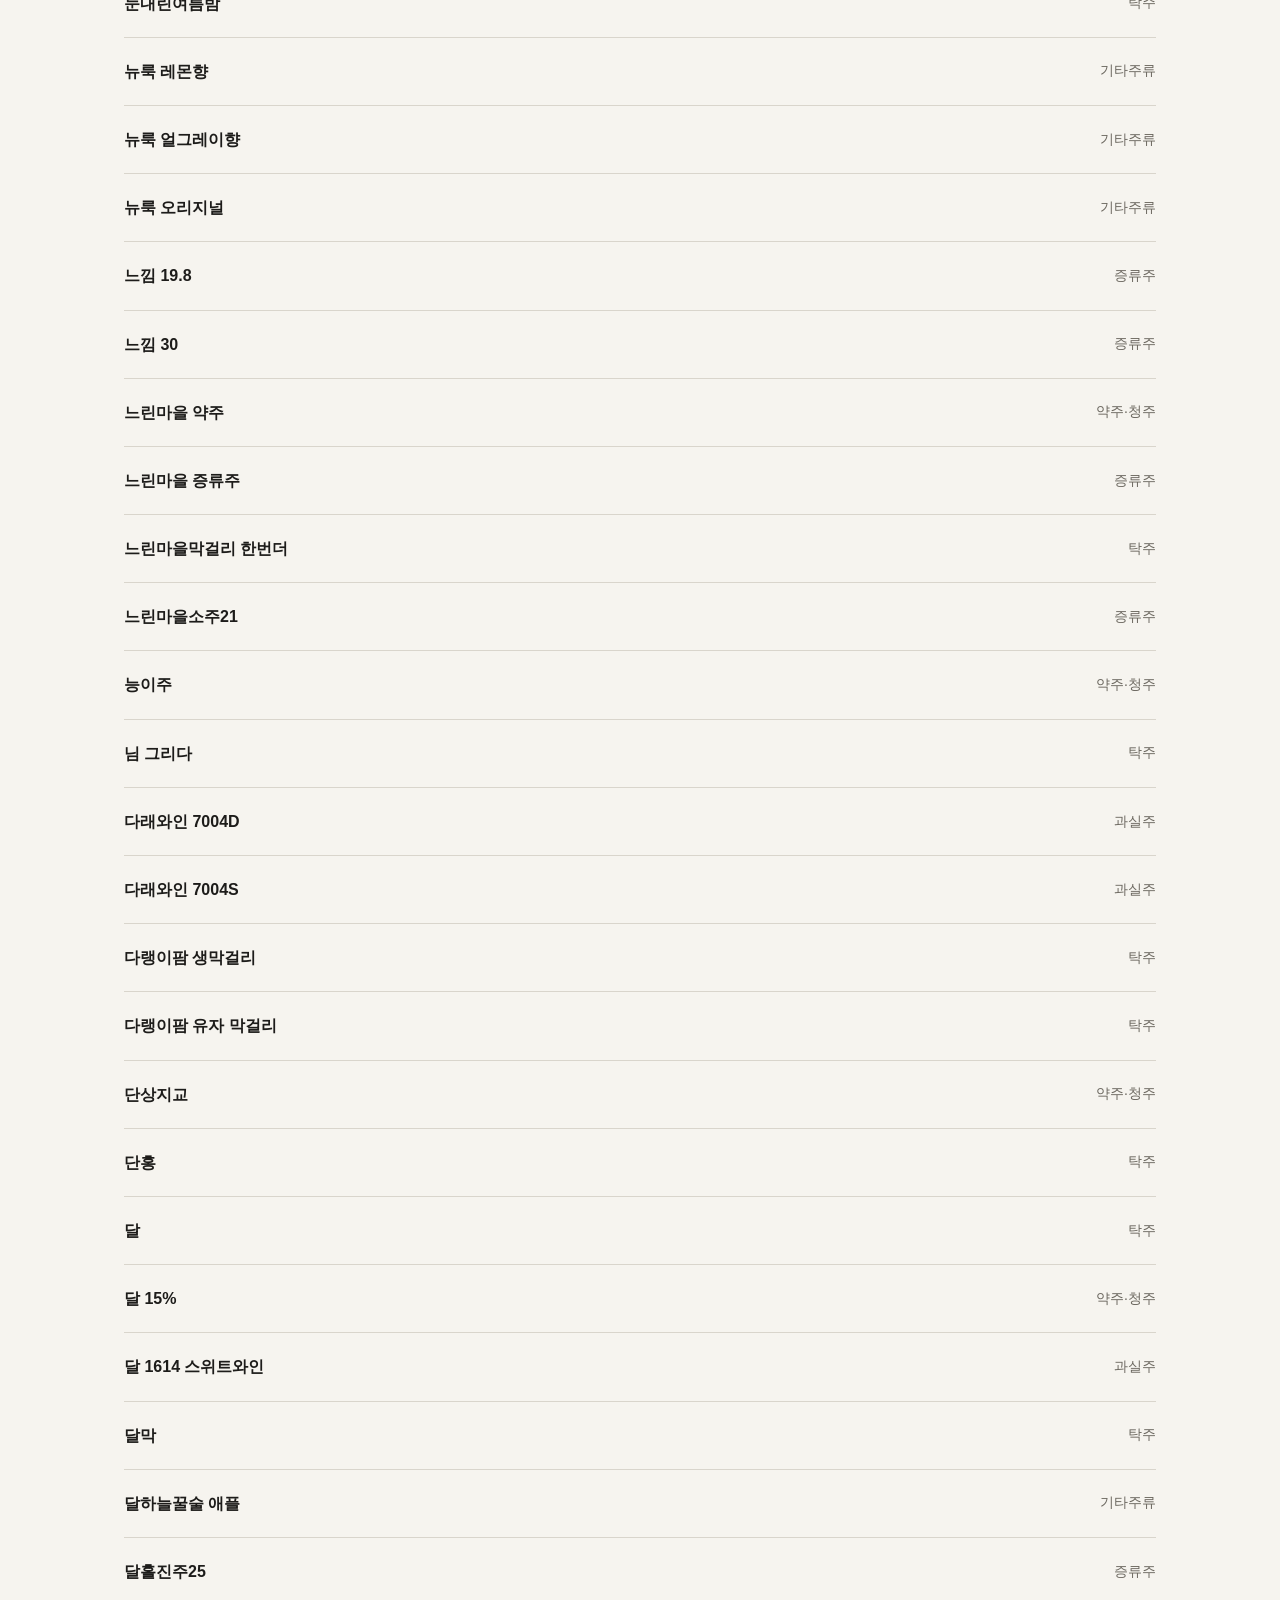
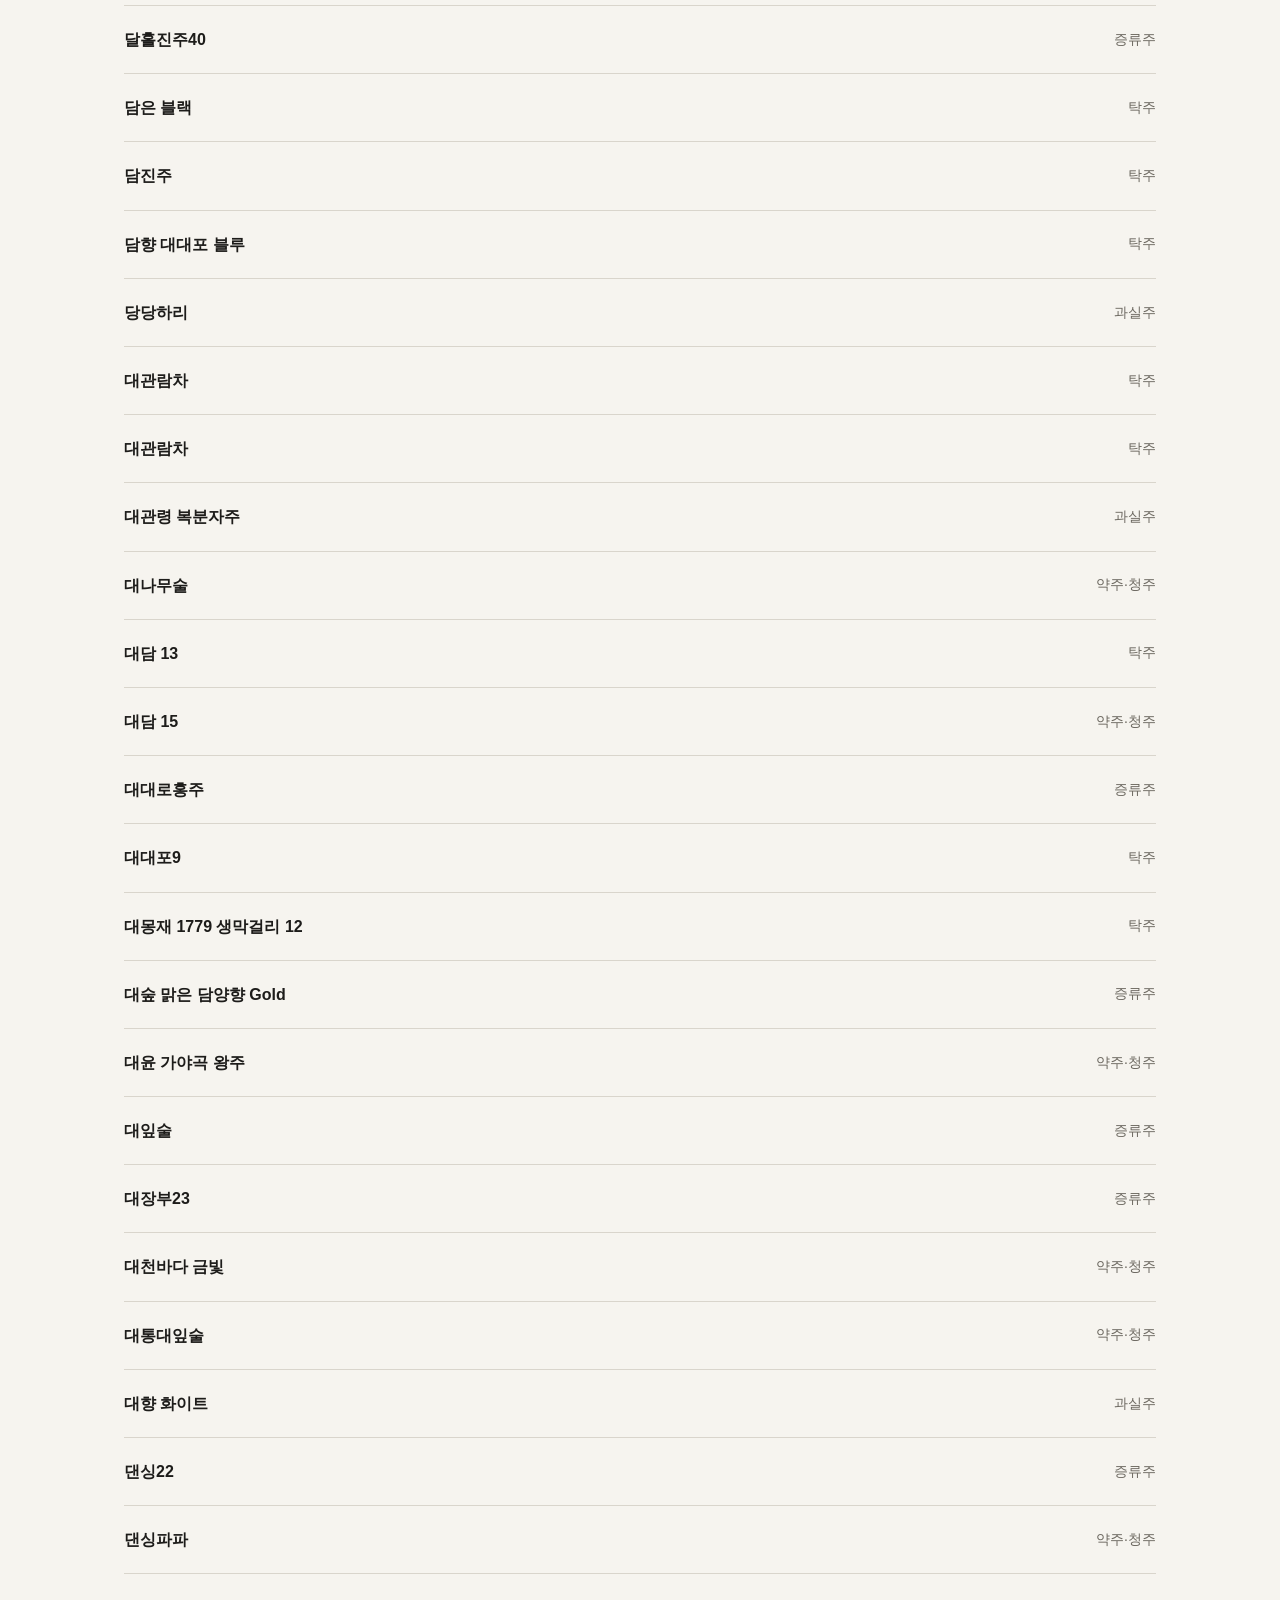
==== commit 536e88ab: "디자인 새로 고침(지면 스타일), 양조장 번호 고침" ====
--- a/about.html
+++ b/about.html
@@ -15,6 +15,9 @@
     })();
   </script>
   <link rel="icon" href="data:,">
+  <link rel="preconnect" href="https://fonts.googleapis.com">
+  <link rel="preconnect" href="https://fonts.gstatic.com" crossorigin>
+  <link rel="stylesheet" href="https://fonts.googleapis.com/css2?family=Noto+Serif+KR:wght@500;600;700&display=swap">
   <link rel="stylesheet" href="css/style.css">
 </head>
 <body>
--- a/css/style.css
+++ b/css/style.css
@@ -1,641 +1,976 @@
-:root {
-  --bg: #faf8f4;
-  --card-bg: #ffffff;
-  --text: #2b2723;
-  --muted: #6f675f;
-  --accent: #a4491f;
-  --accent-soft: #f4e6dc;
-  --border: #e4ddd3;
-  --badge-bg: #efeae2;
-  --focus: #1f5fa4;
-  --photo-bg: #ffffff;
-}
-
-[data-theme='dark'] {
-  --bg: #1b1917;
-  --card-bg: #24211e;
-  --text: #ebe6df;
-  --muted: #a69d92;
-  --accent: #e6935f;
-  --accent-soft: #3a2a20;
-  --border: #3a3530;
-  --badge-bg: #322e2a;
-  --focus: #8dbcf0;
-  --photo-bg: #f3efe9;
-}
-
-* {
-  box-sizing: border-box;
-}
-
-html {
-  -webkit-text-size-adjust: 100%;
-}
-
-body {
-  margin: 0;
-  background: var(--bg);
-  color: var(--text);
-  font-family: -apple-system, BlinkMacSystemFont, 'Apple SD Gothic Neo', 'Pretendard', 'Noto Sans KR', sans-serif;
-  font-size: 1rem;
-  line-height: 1.65;
-  word-break: keep-all;
-  overflow-wrap: anywhere;
-}
-
-a {
-  color: var(--accent);
-  text-decoration: none;
-}
-
-a:hover {
-  text-decoration: underline;
-}
-
-:focus-visible {
-  outline: 3px solid var(--focus);
-  outline-offset: 2px;
-  border-radius: 4px;
-}
-
-.wrap {
-  max-width: 1040px;
-  margin: 0 auto;
-  padding: 0 16px;
-}
-
-/* 머리 */
-.site-header {
-  border-bottom: 1px solid var(--border);
-  background: var(--card-bg);
-}
-
-.site-header .wrap {
-  display: flex;
-  flex-wrap: wrap;
-  align-items: center;
-  gap: 8px 12px;
-  padding-top: 10px;
-  padding-bottom: 10px;
-}
-
-.site-name {
-  display: inline-flex;
-  align-items: center;
-  gap: 0.3em;
-  min-height: 44px;
-  margin-right: auto;
-  color: var(--text);
-  font-size: 1.2rem;
-  font-weight: 700;
-}
-
-.site-name span {
-  color: var(--accent);
-}
-
-.search-box {
-  order: 3;
-  flex: 1 1 100%;
-}
-
-.search-box input {
-  width: 100%;
-  min-height: 44px;
-  padding: 8px 14px;
-  border: 1px solid var(--border);
-  border-radius: 10px;
-  background: var(--bg);
-  color: var(--text);
-  font: inherit;
-}
-
-.icon-btn,
-.btn {
-  min-height: 44px;
-  padding: 8px 14px;
-  border: 1px solid var(--border);
-  border-radius: 10px;
-  background: var(--card-bg);
-  color: var(--text);
-  font: inherit;
-  cursor: pointer;
-}
-
-.btn:hover,
-.icon-btn:hover {
-  border-color: var(--accent);
-}
-
-main {
-  padding: 20px 0 48px;
-}
-
-h1 {
-  margin: 8px 0 4px;
-  font-size: 1.6rem;
-  line-height: 1.3;
-}
-
-h2 {
-  margin: 0 0 12px;
-  font-size: 1.15rem;
-}
-
-h3 {
-  margin: 20px 0 8px;
-  font-size: 1rem;
-}
-
-.muted {
-  color: var(--muted);
-}
-
-.small {
-  font-size: 0.875rem;
-}
-
-/* 요약 줄 */
-.summary {
-  display: grid;
-  grid-template-columns: repeat(2, minmax(0, 1fr));
-  gap: 10px;
-  margin-bottom: 16px;
-}
-
-.stat {
-  padding: 14px 16px;
-  border: 1px solid var(--border);
-  border-radius: 12px;
-  background: var(--card-bg);
-}
-
-.stat b {
-  display: block;
-  font-size: clamp(1.05rem, 5.2vw, 1.3rem);
-  line-height: 1.2;
-  font-variant-numeric: tabular-nums;
-}
-
-.stat span {
-  color: var(--muted);
-  font-size: 0.875rem;
-}
-
-/* 카드 */
-.card {
-  margin-bottom: 16px;
-  padding: 18px 16px;
-  border: 1px solid var(--border);
-  border-radius: 12px;
-  background: var(--card-bg);
-}
-
-.grid-2 {
-  display: grid;
-  grid-template-columns: minmax(0, 1fr);
-  gap: 16px;
-}
-
-.grid-2 .card {
-  margin-bottom: 0;
-}
-
-.grid-2 {
-  margin-bottom: 16px;
-}
-
-.notice {
-  margin: 0;
-  padding: 12px 14px;
-  border-radius: 10px;
-  background: var(--accent-soft);
-  font-size: 0.9375rem;
-}
-
-/* 탭 */
-.tabs {
-  display: flex;
-  gap: 6px;
-  margin-bottom: 10px;
-  overflow-x: auto;
-  -webkit-overflow-scrolling: touch;
-}
-
-.tab {
-  flex: 0 0 auto;
-  min-height: 44px;
-  padding: 8px 14px;
-  border: 1px solid var(--border);
-  border-radius: 999px;
-  background: var(--card-bg);
-  color: var(--text);
-  font: inherit;
-  cursor: pointer;
-  white-space: nowrap;
-}
-
-.tab[aria-selected='true'] {
-  border-color: var(--accent);
-  background: var(--accent);
-  color: var(--card-bg);
-  font-weight: 600;
-}
-
-.tabs.sub .tab {
-  border-radius: 10px;
-}
-
-.tabs.sub .tab[aria-selected='true'] {
-  background: var(--accent-soft);
-  color: var(--accent);
-}
-
-/* 순위 목록 */
-.rank-list {
-  margin: 0;
-  padding: 0;
-  list-style: none;
-}
-
-.rank-row {
-  display: grid;
-  grid-template-columns: 1.6rem minmax(0, 1fr);
-  gap: 4px 10px;
-  align-items: center;
-  padding: 6px 0;
-  border-top: 1px solid var(--border);
-}
-
-.rank-row:first-child {
-  border-top: 0;
-}
-
-.rank-no {
-  color: var(--muted);
-  font-weight: 700;
-  font-variant-numeric: tabular-nums;
-  text-align: right;
-}
-
-.rank-row:nth-child(-n + 3) .rank-no {
-  color: var(--accent);
-}
-
-/* 좁은 화면: 점수를 이름 아래에 둔다. 넓은 화면에서는 오른쪽 끝으로 보낸다. */
-.rank-row.with-thumb {
-  grid-template-columns: 1.6rem 48px minmax(0, 1fr);
-  align-items: center;
-}
-
-.rank-row.with-thumb .rank-no,
-.rank-row.with-thumb .thumb {
-  grid-row: 1 / span 2;
-}
-
-.rank-row.with-thumb .score {
-  grid-column: 3;
-  text-align: left;
-  color: var(--accent);
-  font-size: 0.9375rem;
-}
-
-.thumb {
-  display: block;
-  width: 48px;
-  height: 48px;
-  border: 1px solid var(--border);
-  border-radius: 8px;
-  background: var(--photo-bg);
-  overflow: hidden;
-}
-
-.thumb img,
-.photo-frame img {
-  display: block;
-  width: 100%;
-  height: 100%;
-  object-fit: contain;
-}
-
-.photo {
-  margin: 0 0 16px;
-}
-
-.photo-frame {
-  display: block;
-  width: 100%;
-  max-width: 240px;
-  aspect-ratio: 1 / 1;
-  margin-bottom: 4px;
-  border: 1px solid var(--border);
-  border-radius: 12px;
-  background: var(--photo-bg);
-  overflow: hidden;
-}
-
-.rank-main a.name {
-  display: inline-flex;
-  align-items: center;
-  min-height: 44px;
-  padding: 2px 0;
-  color: var(--text);
-  font-weight: 600;
-}
-
-.rank-meta {
-  color: var(--muted);
-  font-size: 0.875rem;
-}
-
-.rank-meta a {
-  color: var(--muted);
-  text-decoration: underline;
-  text-underline-offset: 2px;
-}
-
-.score {
-  font-weight: 700;
-  font-variant-numeric: tabular-nums;
-  text-align: right;
-  white-space: nowrap;
-}
-
-.rank-row > .score {
-  grid-column: 2;
-  text-align: left;
-  white-space: normal;
-  color: var(--accent);
-  font-size: 0.9375rem;
-}
-
-.score small {
-  display: block;
-  white-space: normal;
-  color: var(--muted);
-  font-weight: 400;
-}
-
-.badge {
-  display: inline-block;
-  margin-left: 4px;
-  padding: 1px 8px;
-  border-radius: 999px;
-  background: var(--badge-bg);
-  color: var(--muted);
-  font-size: 0.75rem;
-  font-weight: 500;
-  vertical-align: middle;
-  white-space: nowrap;
-}
-
-.badge.accent {
-  background: var(--accent-soft);
-  color: var(--accent);
-}
-
-.more {
-  display: block;
-  width: 100%;
-  margin-top: 12px;
-}
-
-/* 소식 */
-.news-list {
-  margin: 0;
-  padding: 0;
-  list-style: none;
-}
-
-.news-item {
-  padding: 12px 0;
-  border-top: 1px solid var(--border);
-}
-
-.news-item:first-child {
-  border-top: 0;
-  padding-top: 0;
-}
-
-.news-head {
-  display: flex;
-  flex-wrap: wrap;
-  align-items: center;
-  gap: 8px;
-}
-
-.news-head .badge {
-  margin-left: 0;
-}
-
-.news-summary {
-  margin: 6px 0 4px;
-}
-
-.news-item p:last-child {
-  margin: 0;
-}
-
-.news-item a {
-  text-decoration: underline;
-  text-underline-offset: 2px;
-}
-
-/* 지역 */
-.region-grid {
-  display: grid;
-  grid-template-columns: repeat(auto-fill, minmax(96px, 1fr));
-  gap: 8px;
-}
-
-.region-btn {
-  display: flex;
-  flex-direction: column;
-  align-items: center;
-  justify-content: center;
-  min-height: 56px;
-  padding: 6px;
-  border: 1px solid var(--border);
-  border-radius: 10px;
-  background: var(--card-bg);
-  color: var(--text);
-  font: inherit;
-  cursor: pointer;
-}
-
-.region-btn small {
-  color: var(--muted);
-}
-
-.region-btn[aria-pressed='true'] {
-  border-color: var(--accent);
-  background: var(--accent-soft);
-}
-
-.plain-list {
-  margin: 12px 0 0;
-  padding: 0;
-  list-style: none;
-}
-
-.plain-list li {
-  display: flex;
-  flex-wrap: wrap;
-  align-items: center;
-  justify-content: space-between;
-  gap: 2px 12px;
-  min-height: 44px;
-  padding: 8px 0;
-  border-top: 1px solid var(--border);
-}
-
-.plain-list li:first-child {
-  border-top: 0;
-}
-
-/* 상세 화면 */
-.back {
-  display: inline-flex;
-  align-items: center;
-  min-height: 44px;
-}
-
-.facts {
-  display: grid;
-  grid-template-columns: 6.5rem 1fr;
-  gap: 8px 12px;
-  margin: 0;
-}
-
-.facts dt {
-  color: var(--muted);
-}
-
-.facts dd {
-  margin: 0;
-}
-
-.table-wrap {
-  overflow-x: auto;
-}
-
-table {
-  width: 100%;
-  border-collapse: collapse;
-  font-size: 0.9375rem;
-}
-
-th,
-td {
-  padding: 8px 10px;
-  border-bottom: 1px solid var(--border);
-  text-align: left;
-  vertical-align: top;
-}
-
-th {
-  color: var(--muted);
-  font-weight: 600;
-  white-space: nowrap;
-}
-
-.bar {
-  height: 8px;
-  border-radius: 999px;
-  background: var(--badge-bg);
-  overflow: hidden;
-}
-
-.bar i {
-  display: block;
-  height: 100%;
-  border-radius: 999px;
-  background: var(--accent);
-}
-
-.sources {
-  font-size: 0.875rem;
-}
-
-/* 바닥 */
-.site-footer {
-  border-top: 1px solid var(--border);
-  padding: 20px 0 32px;
-  color: var(--muted);
-  font-size: 0.875rem;
-}
-
-.site-footer p {
-  margin: 0 0 4px;
-}
-
-.site-footer a {
-  display: inline-flex;
-  align-items: center;
-  min-height: 44px;
-}
-
-@media (min-width: 480px) {
-  .rank-row {
-    grid-template-columns: 2.2rem minmax(0, 1fr) auto;
-  }
-
-  .rank-row > .score {
-    grid-column: auto;
-    text-align: right;
-    color: var(--text);
-    font-size: 1rem;
-  }
-
-  .rank-row.with-thumb {
-    grid-template-columns: 2.2rem 56px minmax(0, 1fr) auto;
-  }
-
-  .rank-row.with-thumb .rank-no,
-  .rank-row.with-thumb .thumb {
-    grid-row: auto;
-  }
-
-  .rank-row.with-thumb .score {
-    grid-column: auto;
-    text-align: right;
-    color: var(--text);
-    font-size: 1rem;
-  }
-
-  .thumb {
-    width: 56px;
-    height: 56px;
-  }
-}
-
-@media (min-width: 720px) {
-  .search-box {
-    order: 0;
-    flex: 0 1 320px;
-  }
-
-  .summary {
-    grid-template-columns: repeat(4, minmax(0, 1fr));
-  }
-
-  .grid-2 {
-    grid-template-columns: minmax(0, 1fr) minmax(0, 1fr);
-  }
-
-  h1 {
-    font-size: 1.9rem;
-  }
-
-  .card {
-    padding: 22px 24px;
-  }
-}
-
-@media (prefers-reduced-motion: reduce) {
-  * {
-    scroll-behavior: auto !important;
-    transition: none !important;
-    animation: none !important;
-  }
-}
+/* 전통주 발견 — 지면(紙面) 스타일
+   종이색 바탕, 먹색 글자, 낙관색 하나. 상자와 둥근 모서리 대신 가는 선과 여백으로 나눈다. */
+
+:root {
+  --bg: #f6f4ef;
+  --surface: #fbfaf7;
+  --text: #1d1c1a;
+  --muted: #6b675f;
+  --line: #d9d5cc;
+  --rule: #1d1c1a;
+  --accent: #a3322a;
+  --accent-soft: #efe2dc;
+  --focus: #1f5fa4;
+  --photo-bg: #ffffff;
+  --serif: 'Noto Serif KR', 'Nanum Myeongjo', 'AppleMyungjo', serif;
+  --sans: -apple-system, BlinkMacSystemFont, 'Apple SD Gothic Neo', 'Pretendard', 'Noto Sans KR', sans-serif;
+}
+
+[data-theme='dark'] {
+  --bg: #171614;
+  --surface: #1e1c1a;
+  --text: #e9e5dd;
+  --muted: #a29b90;
+  --line: #36332e;
+  --rule: #8a847a;
+  --accent: #df7a6e;
+  --accent-soft: #3a2422;
+  --focus: #8dbcf0;
+  --photo-bg: #f1eee8;
+}
+
+* {
+  box-sizing: border-box;
+}
+
+html {
+  -webkit-text-size-adjust: 100%;
+}
+
+body {
+  margin: 0;
+  background: var(--bg);
+  color: var(--text);
+  font-family: var(--sans);
+  font-size: 1rem;
+  line-height: 1.7;
+  word-break: keep-all;
+  overflow-wrap: anywhere;
+}
+
+a {
+  color: inherit;
+  text-decoration: none;
+}
+
+main a:hover {
+  text-decoration: underline;
+  text-underline-offset: 3px;
+}
+
+/* 문장 속 링크: 줄 간격은 그대로 두고 누르는 범위만 위아래로 넓힌다. */
+main p a,
+main li a,
+main td a,
+main dd a {
+  padding: 12px 0;
+}
+
+:focus-visible {
+  outline: 2px solid var(--focus);
+  outline-offset: 3px;
+}
+
+.wrap {
+  max-width: 1080px;
+  margin: 0 auto;
+  padding: 0 16px;
+}
+
+/* ---------- 머리 ---------- */
+.site-header {
+  border-bottom: 1px solid var(--rule);
+}
+
+.site-header .wrap {
+  display: flex;
+  align-items: center;
+  gap: 8px 24px;
+  min-height: 60px;
+}
+
+.site-name {
+  display: inline-flex;
+  align-items: center;
+  min-height: 44px;
+  margin-right: auto;
+  font-family: var(--serif);
+  font-size: 1.2rem;
+  font-weight: 700;
+  letter-spacing: -0.02em;
+}
+
+.site-name span {
+  color: var(--accent);
+}
+
+.site-nav {
+  display: none;
+  gap: 22px;
+  font-size: 0.875rem;
+  color: var(--muted);
+}
+
+.site-nav a {
+  display: inline-flex;
+  align-items: center;
+  min-height: 44px;
+}
+
+.site-nav a:hover {
+  color: var(--text);
+}
+
+.icon-btn,
+.btn {
+  min-height: 44px;
+  padding: 8px 14px;
+  border: 1px solid var(--line);
+  border-radius: 0;
+  background: transparent;
+  color: var(--text);
+  font: inherit;
+  font-size: 0.875rem;
+  cursor: pointer;
+}
+
+.icon-btn {
+  border-color: transparent;
+  color: var(--muted);
+  padding: 8px 4px;
+}
+
+.btn:hover,
+.icon-btn:hover {
+  border-color: var(--text);
+  color: var(--text);
+}
+
+/* ---------- 본문 공통 ---------- */
+main {
+  padding: 0 0 64px;
+}
+
+h1,
+h2,
+h3 {
+  font-family: var(--serif);
+  font-weight: 600;
+  letter-spacing: -0.02em;
+}
+
+h1 {
+  margin: 0;
+  font-size: 1.9rem;
+  line-height: 1.25;
+}
+
+h2 {
+  margin: 0 0 16px;
+  font-size: 1.45rem;
+  line-height: 1.3;
+}
+
+h3 {
+  margin: 28px 0 10px;
+  font-size: 1.1rem;
+}
+
+.muted {
+  color: var(--muted);
+}
+
+.small {
+  font-size: 0.875rem;
+}
+
+.notice {
+  margin: 0;
+  padding: 2px 0 2px 14px;
+  border-left: 2px solid var(--accent);
+  color: var(--muted);
+  font-size: 0.9375rem;
+}
+
+/* 예전 카드는 상자 없이 굵은 선 위의 한 구역으로 쓴다. */
+.card {
+  margin: 0;
+  padding: 36px 0;
+  border-top: 1px solid var(--rule);
+}
+
+.card > h2:first-child {
+  margin-top: 0;
+}
+
+/* ---------- 첫 화면: 머리글 ---------- */
+.hero {
+  display: grid;
+  gap: 24px;
+  padding: 44px 0 36px;
+}
+
+.kicker {
+  margin: 0 0 14px;
+  color: var(--muted);
+  font-size: 0.75rem;
+  letter-spacing: 0.16em;
+}
+
+.hero h1 {
+  font-size: clamp(2rem, 7.6vw, 3.9rem);
+  line-height: 1.18;
+  letter-spacing: -0.035em;
+}
+
+.hero .lead {
+  margin: 0;
+  max-width: 34em;
+  color: var(--muted);
+  font-size: 1.0625rem;
+}
+
+.search-box {
+  display: block;
+  margin-top: 20px;
+  max-width: 520px;
+}
+
+.search-box input {
+  width: 100%;
+  min-height: 48px;
+  padding: 10px 0;
+  border: 0;
+  border-bottom: 1px solid var(--text);
+  border-radius: 0;
+  background: transparent;
+  color: var(--text);
+  font: inherit;
+  font-size: 1.0625rem;
+}
+
+.search-box input::placeholder {
+  color: var(--muted);
+}
+
+.search-box input:focus-visible {
+  outline: none;
+  border-bottom-width: 2px;
+  border-bottom-color: var(--accent);
+}
+
+.summary {
+  display: flex;
+  flex-wrap: wrap;
+  gap: 16px 36px;
+  margin: 0;
+  padding: 18px 0 0;
+  border-top: 1px solid var(--line);
+}
+
+.stat {
+  min-width: 5.5rem;
+}
+
+.stat b {
+  display: block;
+  font-family: var(--serif);
+  font-size: 1.6rem;
+  font-weight: 600;
+  line-height: 1.2;
+  font-variant-numeric: tabular-nums;
+}
+
+.stat span {
+  color: var(--muted);
+  font-size: 0.8125rem;
+}
+
+#search-results {
+  padding-top: 28px;
+}
+
+/* ---------- 구역 머리 ---------- */
+.section-head {
+  display: flex;
+  flex-wrap: wrap;
+  align-items: baseline;
+  justify-content: space-between;
+  gap: 4px 20px;
+  margin-bottom: 8px;
+}
+
+.section-head h2 {
+  margin: 0;
+}
+
+.section-note {
+  margin: 0 0 18px;
+  color: var(--muted);
+  font-size: 0.9375rem;
+}
+
+.cols,
+.grid-2 {
+  display: grid;
+  grid-template-columns: minmax(0, 1fr);
+  gap: 0;
+}
+
+.grid-2 .card {
+  margin-bottom: 0;
+}
+
+/* ---------- 탭: 밑줄로만 표시 ---------- */
+.tabs {
+  display: flex;
+  gap: 0 20px;
+  margin-bottom: 6px;
+  overflow-x: auto;
+  -webkit-overflow-scrolling: touch;
+  scrollbar-width: none;
+}
+
+.tabs::-webkit-scrollbar {
+  display: none;
+}
+
+.tab {
+  flex: 0 0 auto;
+  min-height: 44px;
+  padding: 8px 0;
+  border: 0;
+  border-bottom: 1px solid transparent;
+  border-radius: 0;
+  background: none;
+  color: var(--muted);
+  font: inherit;
+  font-size: 0.9375rem;
+  cursor: pointer;
+  white-space: nowrap;
+}
+
+.tab:hover {
+  color: var(--text);
+}
+
+.tab[aria-selected='true'] {
+  border-bottom-color: var(--text);
+  color: var(--text);
+  font-weight: 600;
+}
+
+.tab .count {
+  margin-left: 4px;
+  color: var(--muted);
+  font-size: 0.8125rem;
+  font-weight: 400;
+  font-variant-numeric: tabular-nums;
+}
+
+.tabs.sub {
+  gap: 0 16px;
+  margin-bottom: 12px;
+}
+
+.tabs.sub .tab {
+  font-size: 0.875rem;
+}
+
+.tabs.sub .tab[aria-selected='true'] {
+  border-bottom-color: var(--accent);
+  color: var(--accent);
+}
+
+/* ---------- 순위 목록 ---------- */
+.rank-list {
+  margin: 0;
+  padding: 0;
+  list-style: none;
+}
+
+.rank-row {
+  display: grid;
+  grid-template-columns: 2rem minmax(0, 1fr);
+  gap: 2px 12px;
+  align-items: center;
+  padding: 12px 0;
+  border-top: 1px solid var(--line);
+}
+
+.rank-no {
+  align-self: start;
+  padding-top: 8px;
+  color: var(--muted);
+  font-family: var(--serif);
+  font-size: 1.15rem;
+  font-variant-numeric: tabular-nums;
+}
+
+.rank-row.with-thumb {
+  grid-template-columns: 2rem 56px minmax(0, 1fr);
+}
+
+.rank-row.with-thumb .rank-no,
+.rank-row.with-thumb .thumb {
+  grid-row: 1 / span 2;
+}
+
+.rank-row.with-thumb .score {
+  grid-column: 3;
+}
+
+.thumb {
+  display: block;
+  width: 56px;
+  height: 64px;
+  border: 1px solid var(--line);
+  background: var(--photo-bg);
+  overflow: hidden;
+}
+
+/* 사진이 없는 술: 빈 상자 대신 가는 사선 하나 */
+.thumb:empty,
+.photo-frame:empty {
+  background:
+    linear-gradient(to top right, transparent calc(50% - 0.5px), var(--line) 50%, transparent calc(50% + 0.5px)),
+    var(--surface);
+}
+
+.thumb img,
+.photo-frame img {
+  display: block;
+  width: 100%;
+  height: 100%;
+  padding: 4px;
+  object-fit: contain;
+}
+
+.rank-main a.name {
+  display: inline-flex;
+  align-items: center;
+  min-height: 32px;
+  font-weight: 600;
+  font-size: 1.0625rem;
+}
+
+.rank-meta {
+  color: var(--muted);
+  font-size: 0.875rem;
+  line-height: 1.5;
+}
+
+.rank-meta a {
+  display: inline-block;
+  min-height: 24px;
+  color: var(--muted);
+  text-decoration: underline;
+  text-decoration-color: var(--line);
+  text-underline-offset: 3px;
+}
+
+.score {
+  font-family: var(--serif);
+  font-size: 1.15rem;
+  font-variant-numeric: tabular-nums;
+  text-align: right;
+  white-space: nowrap;
+}
+
+.rank-row > .score {
+  grid-column: 2;
+  text-align: left;
+  font-size: 1rem;
+}
+
+.score small {
+  display: block;
+  white-space: normal;
+  color: var(--muted);
+  font-family: var(--sans);
+  font-size: 0.75rem;
+}
+
+/* 1위는 크게 */
+.rank-list.featured .rank-row:first-child {
+  grid-template-columns: minmax(0, 1fr);
+  gap: 0;
+  padding: 4px 0 28px;
+  border-top: 0;
+}
+
+.rank-list.featured .rank-row:first-child .thumb {
+  grid-row: auto;
+  width: 100%;
+  max-width: 300px;
+  height: auto;
+  aspect-ratio: 4 / 5;
+  margin-bottom: 20px;
+}
+
+.rank-list.featured .rank-row:first-child .thumb img {
+  padding: 8% 18%;
+}
+
+.rank-list.featured .rank-row:first-child .rank-no {
+  grid-row: auto;
+  padding: 0;
+  color: var(--accent);
+  font-size: 3.6rem;
+  line-height: 1;
+}
+
+.rank-list.featured .rank-row:first-child .rank-main a.name {
+  margin: 6px 0 2px;
+  font-family: var(--serif);
+  font-size: 1.75rem;
+  line-height: 1.3;
+}
+
+.rank-list.featured .rank-row:first-child .score {
+  grid-column: auto;
+  margin-top: 10px;
+  text-align: left;
+  font-size: 1.25rem;
+}
+
+/* 1위 술에 사진이 없으면 큰 빈 액자 대신 글자만 크게 둔다. */
+.rank-list.featured .rank-row:first-child:has(.thumb:empty) {
+  grid-template-columns: minmax(0, 1fr);
+}
+
+.rank-list.featured .rank-row:first-child .thumb:empty {
+  display: none;
+}
+
+.rank-list.featured .rank-row:first-child:has(.thumb:empty) .rank-no,
+.rank-list.featured .rank-row:first-child:has(.thumb:empty) .rank-main,
+.rank-list.featured .rank-row:first-child:has(.thumb:empty) .score {
+  grid-column: 1;
+}
+
+.rank-row:nth-child(-n + 3) .rank-no {
+  color: var(--text);
+}
+
+/* 표시: 배지 대신 작은 글자 */
+.badge {
+  display: inline-block;
+  margin-left: 8px;
+  color: var(--muted);
+  font-family: var(--sans);
+  font-size: 0.75rem;
+  font-weight: 400;
+  letter-spacing: 0.02em;
+  vertical-align: 0.1em;
+  white-space: nowrap;
+}
+
+.badge::before {
+  content: '·';
+  margin-right: 6px;
+}
+
+.badge.accent {
+  color: var(--accent);
+}
+
+.news-head .badge::before,
+.badge.lead::before {
+  content: none;
+}
+
+.more {
+  display: block;
+  width: 100%;
+  margin-top: 16px;
+}
+
+.credit {
+  margin: 14px 0 0;
+}
+
+/* 숨은 양조장: 알려진 정도 막대 */
+.aware {
+  display: block;
+  width: 140px;
+  height: 2px;
+  margin-top: 8px;
+  background: var(--line);
+}
+
+.aware i {
+  display: block;
+  height: 2px;
+  background: var(--text);
+}
+
+/* ---------- 소식 ---------- */
+.news-list {
+  margin: 0;
+  padding: 0;
+  list-style: none;
+}
+
+.news-item {
+  padding: 16px 0;
+  border-top: 1px solid var(--line);
+}
+
+.news-item:first-child {
+  border-top: 0;
+  padding-top: 4px;
+}
+
+.news-head {
+  display: flex;
+  flex-wrap: wrap;
+  align-items: baseline;
+  gap: 10px;
+}
+
+.news-head .badge {
+  margin-left: 0;
+  font-size: 0.75rem;
+  letter-spacing: 0.08em;
+}
+
+.news-summary {
+  margin: 6px 0 6px;
+  font-size: 1rem;
+}
+
+.news-item p:last-child {
+  margin: 0;
+}
+
+.news-item .muted a,
+.sources a,
+.plain-list .muted a {
+  text-decoration: underline;
+  text-decoration-color: var(--line);
+  text-underline-offset: 3px;
+}
+
+/* ---------- 지역 ---------- */
+.region-grid {
+  display: grid;
+  grid-template-columns: repeat(3, minmax(0, 1fr));
+  border-top: 1px solid var(--line);
+  border-left: 1px solid var(--line);
+}
+
+.region-btn {
+  display: flex;
+  align-items: baseline;
+  justify-content: space-between;
+  gap: 6px;
+  min-height: 52px;
+  padding: 10px 12px;
+  border: 0;
+  border-right: 1px solid var(--line);
+  border-bottom: 1px solid var(--line);
+  border-radius: 0;
+  background: transparent;
+  color: var(--text);
+  font: inherit;
+  font-size: 0.9375rem;
+  cursor: pointer;
+}
+
+.region-btn small {
+  color: var(--muted);
+  font-size: 0.8125rem;
+  font-variant-numeric: tabular-nums;
+}
+
+.region-btn:hover {
+  background: var(--surface);
+}
+
+.region-btn[aria-pressed='true'] {
+  background: var(--text);
+  color: var(--bg);
+}
+
+.region-btn[aria-pressed='true'] small {
+  color: var(--bg);
+}
+
+.plain-list {
+  margin: 12px 0 0;
+  padding: 0;
+  list-style: none;
+}
+
+.plain-list li {
+  display: flex;
+  flex-wrap: wrap;
+  align-items: center;
+  justify-content: space-between;
+  gap: 2px 12px;
+  min-height: 48px;
+  padding: 8px 0;
+  border-top: 1px solid var(--line);
+}
+
+.plain-list li:first-child {
+  border-top: 0;
+}
+
+.plain-list li > a,
+.plain-list li > span > a {
+  font-weight: 600;
+}
+
+/* ---------- 상세 화면 ---------- */
+.back {
+  display: inline-flex;
+  align-items: center;
+  min-height: 44px;
+  margin-top: 16px;
+  color: var(--muted);
+  font-size: 0.875rem;
+}
+
+main > .wrap > h1,
+.detail-title {
+  margin: 12px 0 6px;
+  font-size: clamp(1.9rem, 6vw, 2.8rem);
+  line-height: 1.2;
+}
+
+.facts {
+  display: grid;
+  grid-template-columns: 6.5rem 1fr;
+  gap: 0;
+  margin: 0;
+  border-top: 1px solid var(--line);
+}
+
+.facts dt,
+.facts dd {
+  margin: 0;
+  padding: 10px 0;
+  border-bottom: 1px solid var(--line);
+}
+
+.facts dt {
+  color: var(--muted);
+  font-size: 0.875rem;
+}
+
+.photo {
+  margin: 8px 0 24px;
+}
+
+.photo-frame {
+  display: block;
+  width: 100%;
+  max-width: 280px;
+  aspect-ratio: 4 / 5;
+  margin-bottom: 6px;
+  border: 1px solid var(--line);
+  background: var(--photo-bg);
+  overflow: hidden;
+}
+
+.photo-frame img {
+  padding: 8% 16%;
+}
+
+.table-wrap {
+  overflow-x: auto;
+}
+
+table {
+  width: 100%;
+  border-collapse: collapse;
+  font-size: 0.9375rem;
+  font-variant-numeric: tabular-nums;
+}
+
+th,
+td {
+  padding: 10px 12px 10px 0;
+  border-bottom: 1px solid var(--line);
+  text-align: left;
+  vertical-align: top;
+}
+
+thead th {
+  border-bottom-color: var(--rule);
+}
+
+th {
+  color: var(--muted);
+  font-size: 0.8125rem;
+  font-weight: 500;
+  white-space: nowrap;
+}
+
+.bar {
+  height: 2px;
+  background: var(--line);
+}
+
+.bar i {
+  display: block;
+  height: 100%;
+  background: var(--text);
+}
+
+.sources {
+  font-size: 0.8125rem;
+  color: var(--muted);
+}
+
+/* ---------- 바닥 ---------- */
+.site-footer {
+  border-top: 1px solid var(--rule);
+  padding: 24px 0 40px;
+  color: var(--muted);
+  font-size: 0.8125rem;
+}
+
+.site-footer p {
+  margin: 0 0 4px;
+}
+
+.site-footer a {
+  display: inline-flex;
+  align-items: center;
+  min-height: 44px;
+  color: var(--text);
+  text-decoration: underline;
+  text-underline-offset: 3px;
+}
+
+/* ---------- 넓은 화면 ---------- */
+@media (min-width: 560px) {
+  .rank-row {
+    grid-template-columns: 2.4rem minmax(0, 1fr) auto;
+  }
+
+  .rank-row > .score {
+    grid-column: auto;
+    text-align: right;
+    font-size: 1.15rem;
+  }
+
+  .rank-row.with-thumb {
+    grid-template-columns: 2.4rem 64px minmax(0, 1fr) auto;
+  }
+
+  .rank-row.with-thumb .rank-no,
+  .rank-row.with-thumb .thumb {
+    grid-row: auto;
+  }
+
+  .rank-row.with-thumb .score {
+    grid-column: auto;
+    text-align: right;
+  }
+
+  .thumb {
+    width: 64px;
+    height: 72px;
+  }
+
+  .region-grid {
+    grid-template-columns: repeat(4, minmax(0, 1fr));
+  }
+}
+
+@media (min-width: 860px) {
+  .wrap {
+    padding: 0 24px;
+  }
+
+  .site-nav {
+    display: flex;
+  }
+
+  .hero {
+    grid-template-columns: 1.35fr 1fr;
+    align-items: end;
+    gap: 48px;
+    padding: 72px 0 48px;
+  }
+
+  .hero .summary {
+    grid-column: 1 / -1;
+  }
+
+  .card {
+    padding: 52px 0;
+  }
+
+  h2 {
+    font-size: 1.75rem;
+  }
+
+  .cols {
+    grid-template-columns: minmax(0, 1.55fr) minmax(0, 1fr);
+    gap: 56px;
+  }
+
+  .grid-2 {
+    grid-template-columns: minmax(0, 1.55fr) minmax(0, 1fr);
+    gap: 56px;
+  }
+
+  .cols > .card,
+  .grid-2 > .card {
+    border-top: 0;
+    padding-top: 0;
+  }
+
+  .cols-wrap,
+  .grid-wrap {
+    border-top: 1px solid var(--rule);
+    padding-top: 52px;
+  }
+
+  .rank-list.featured .rank-row:first-child {
+    grid-template-columns: 280px minmax(0, 1fr);
+    grid-template-rows: auto auto 1fr;
+    column-gap: 32px;
+    align-items: end;
+  }
+
+  .rank-list.featured .rank-row:first-child .thumb {
+    grid-column: 1;
+    grid-row: 1 / span 3;
+    margin-bottom: 0;
+  }
+
+  .rank-list.featured .rank-row:first-child .rank-no,
+  .rank-list.featured .rank-row:first-child .rank-main,
+  .rank-list.featured .rank-row:first-child .score {
+    grid-column: 2;
+  }
+
+  .rank-list.featured .rank-row:first-child .score {
+    align-self: start;
+  }
+
+  .region-grid {
+    grid-template-columns: repeat(6, minmax(0, 1fr));
+  }
+
+  .detail-grid {
+    display: grid;
+    grid-template-columns: 280px minmax(0, 1fr);
+    gap: 48px;
+    align-items: start;
+  }
+}
+
+@media (prefers-reduced-motion: reduce) {
+  * {
+    scroll-behavior: auto !important;
+    transition: none !important;
+    animation: none !important;
+  }
+}
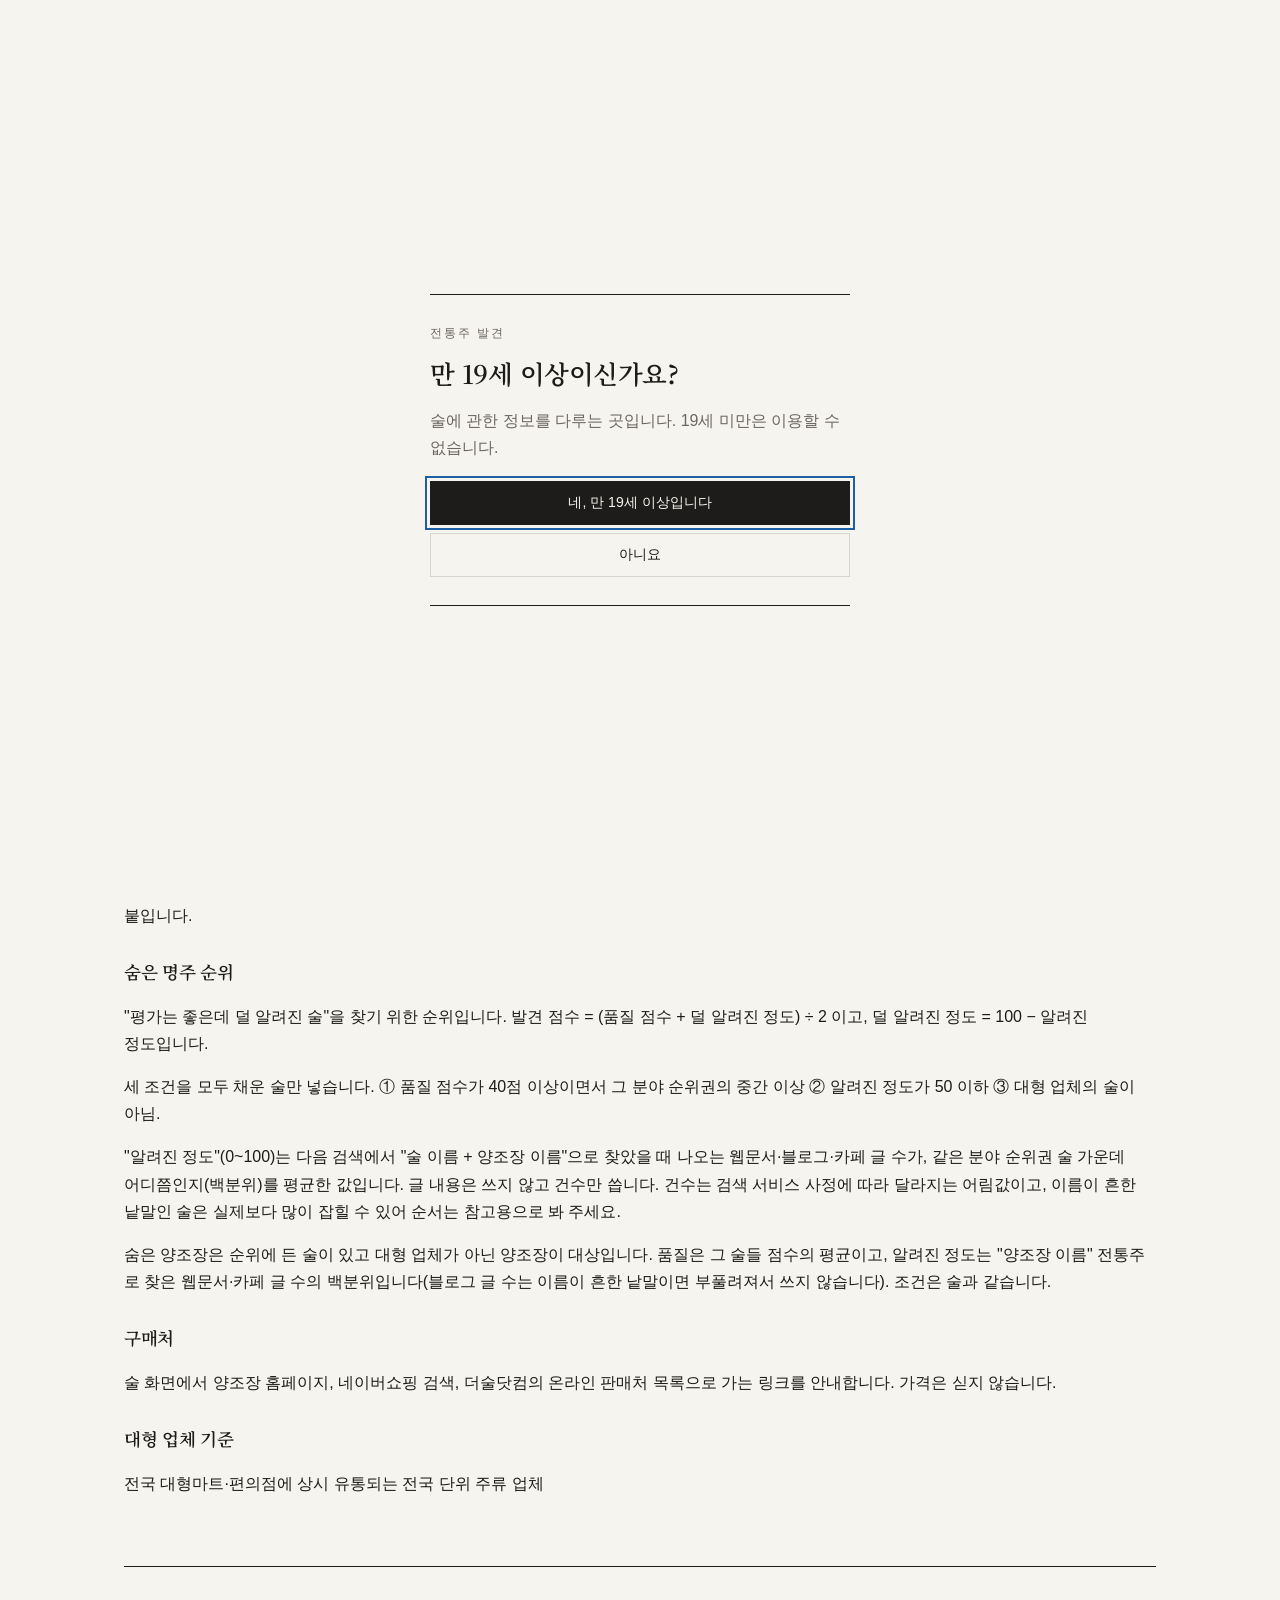
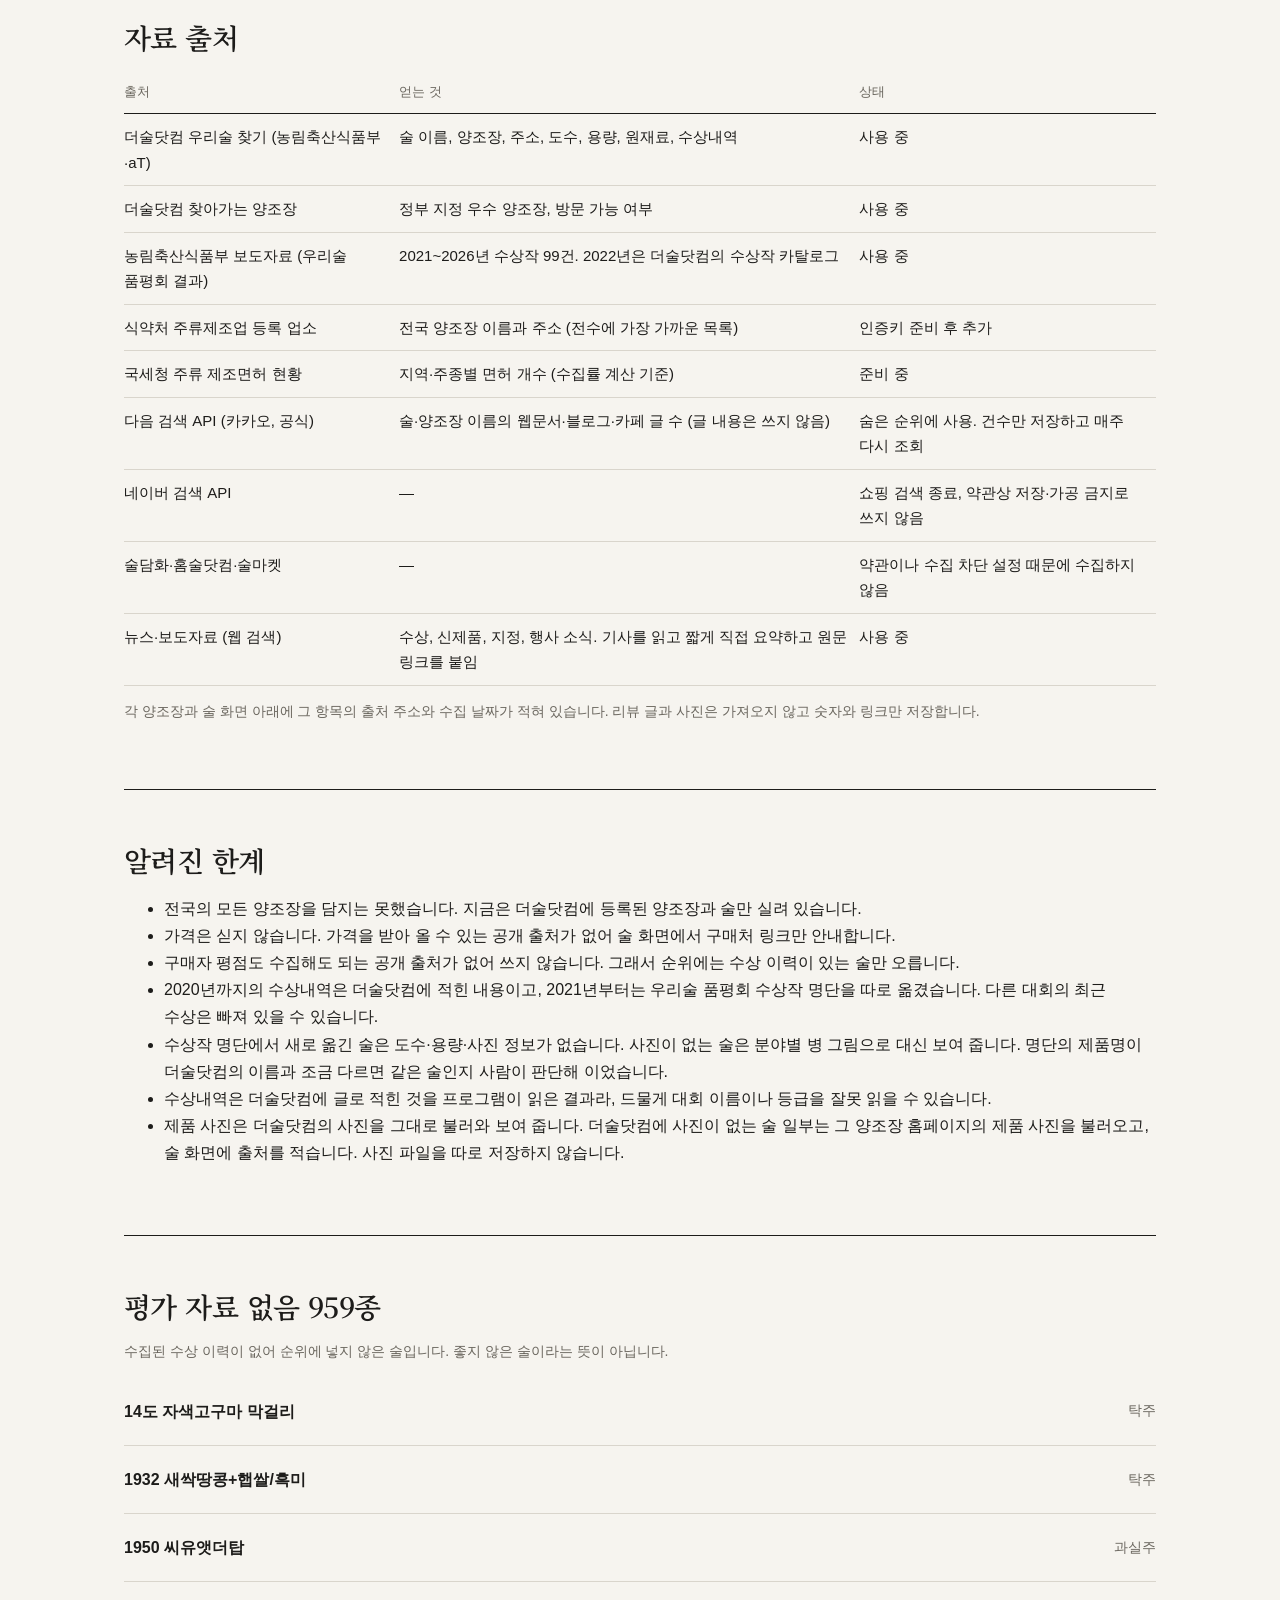
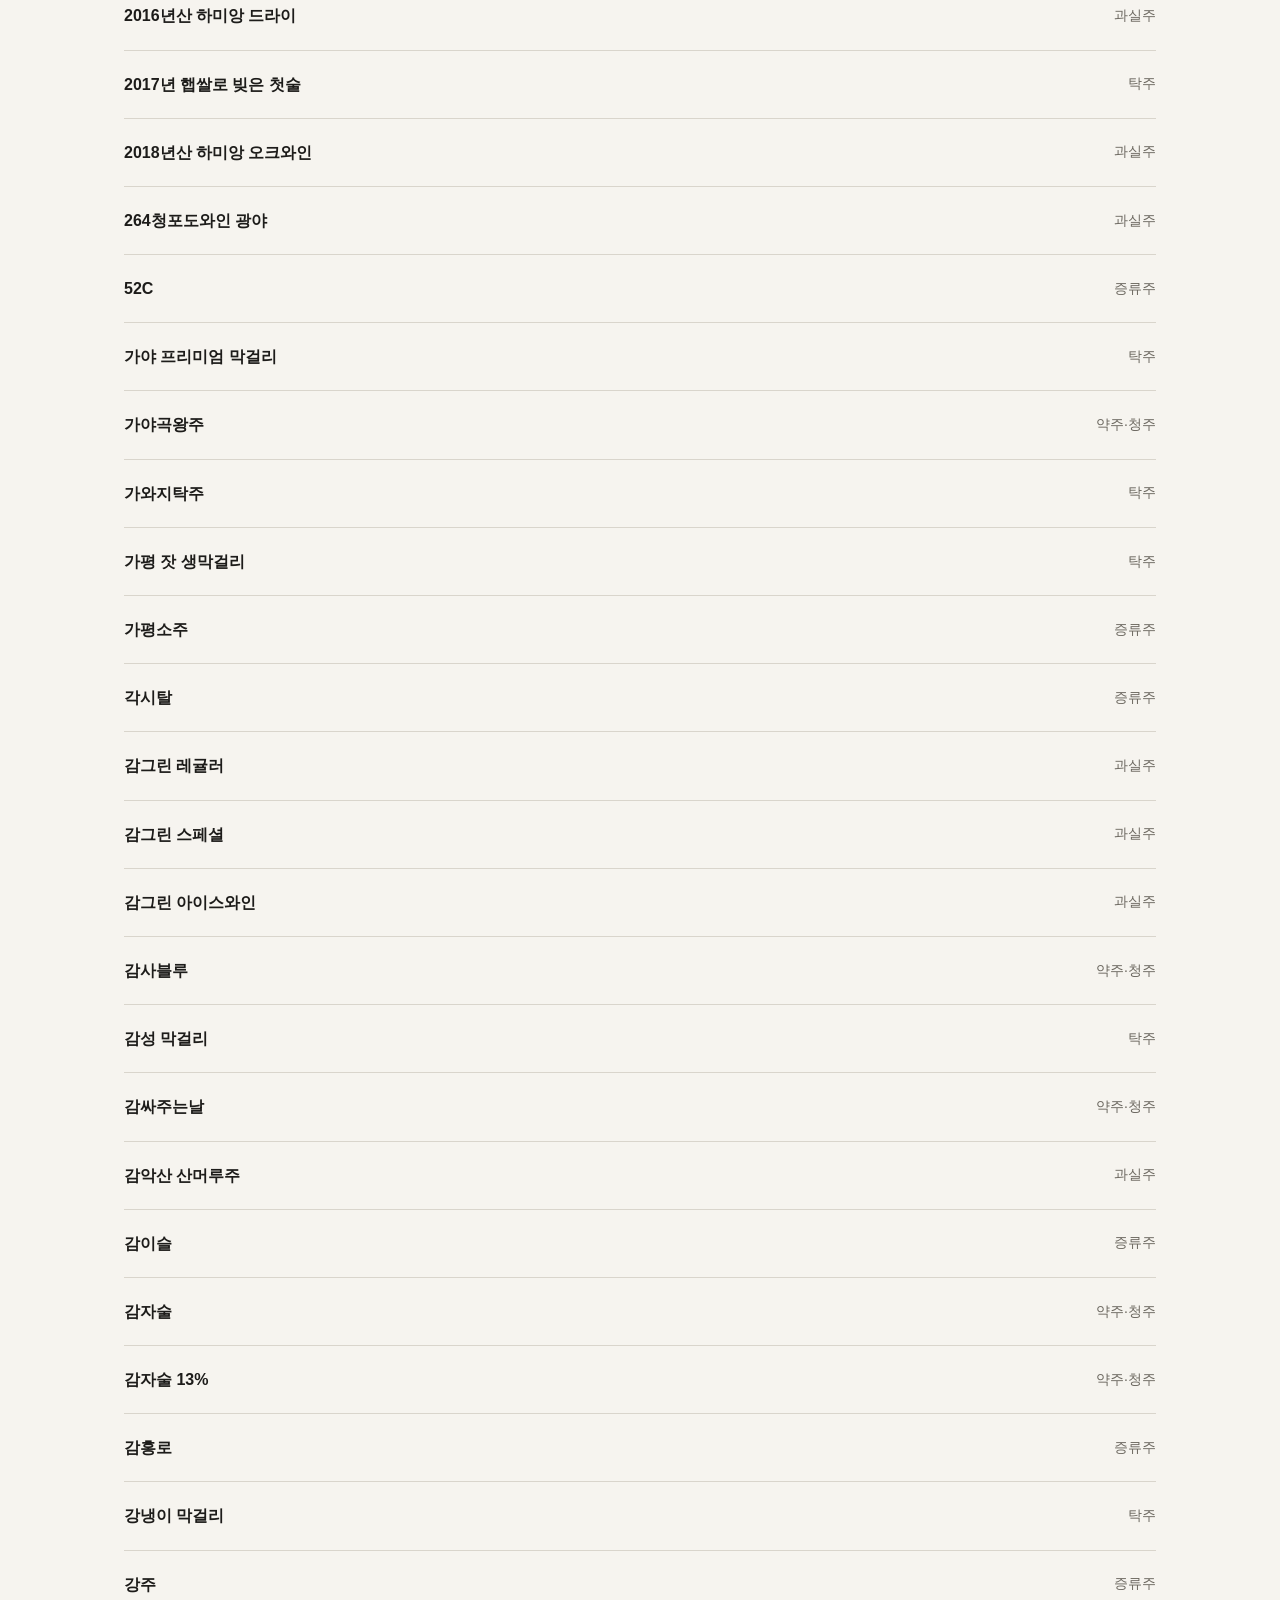
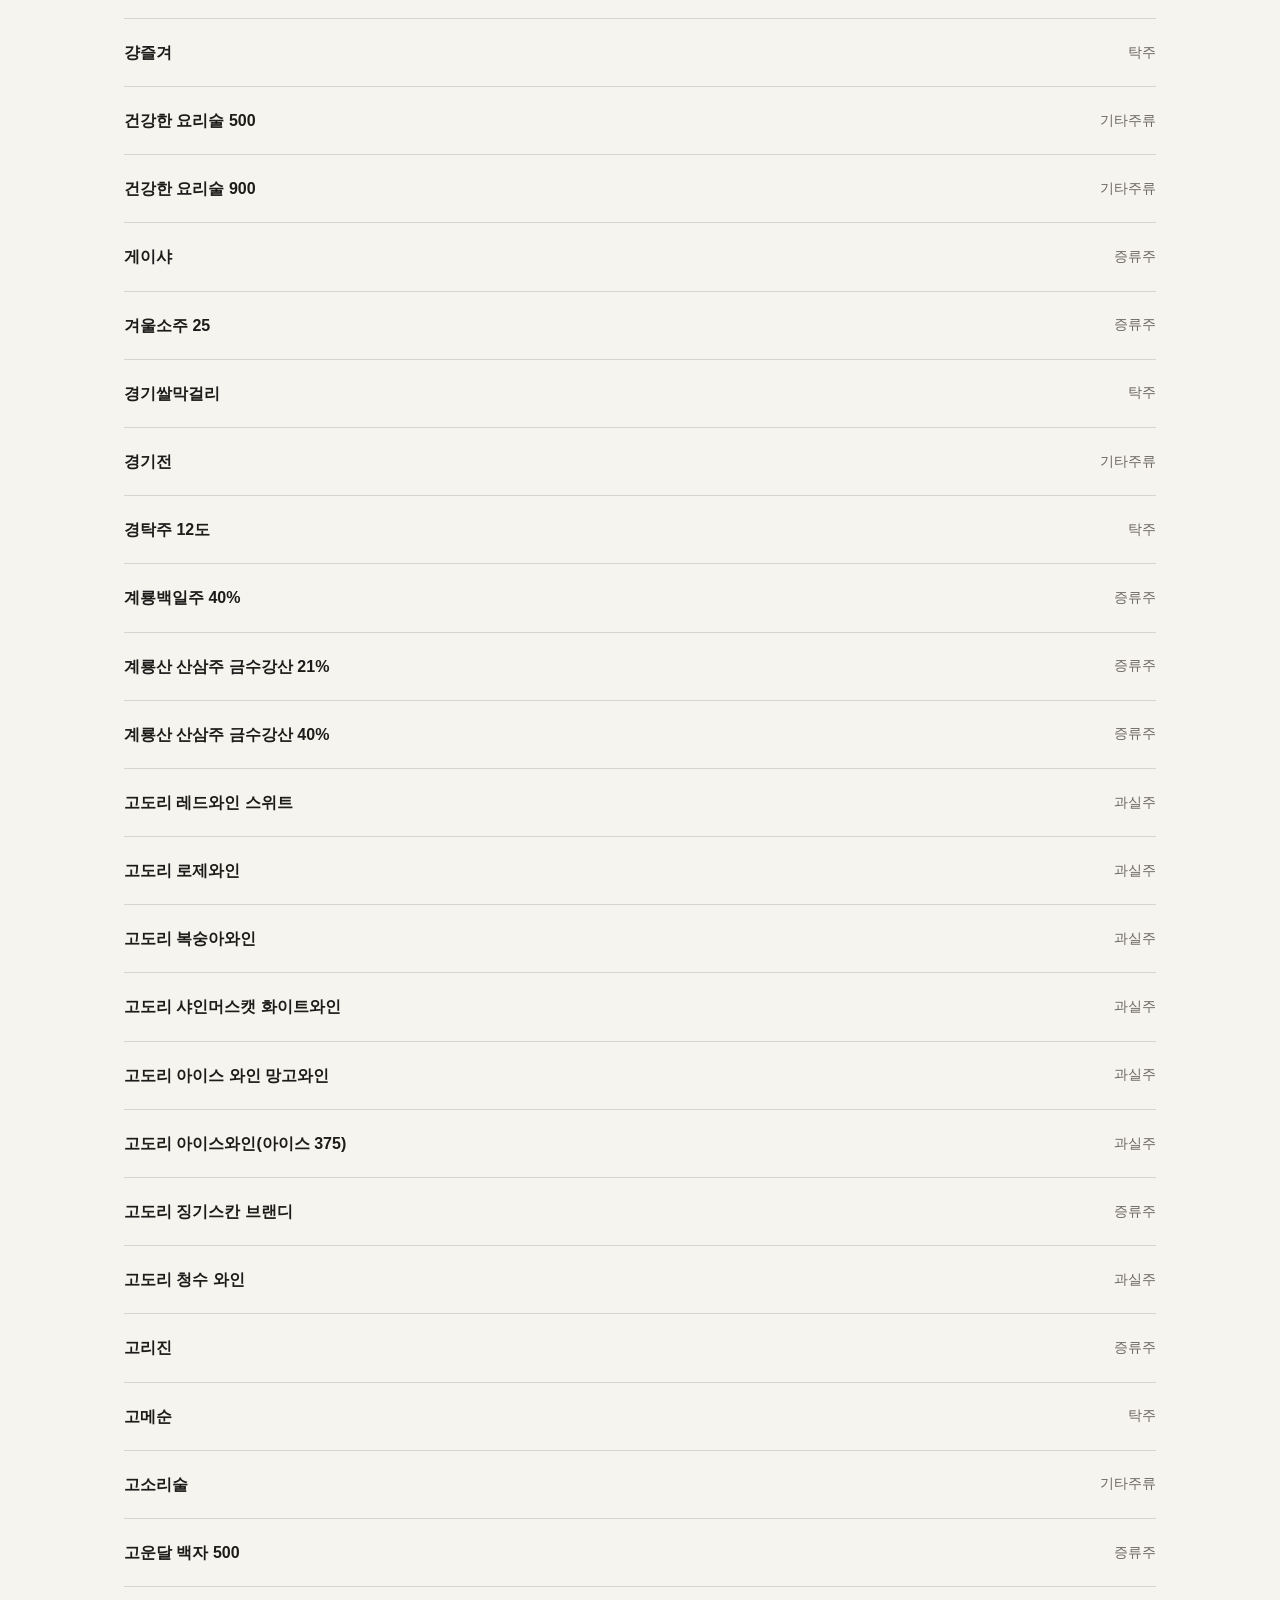
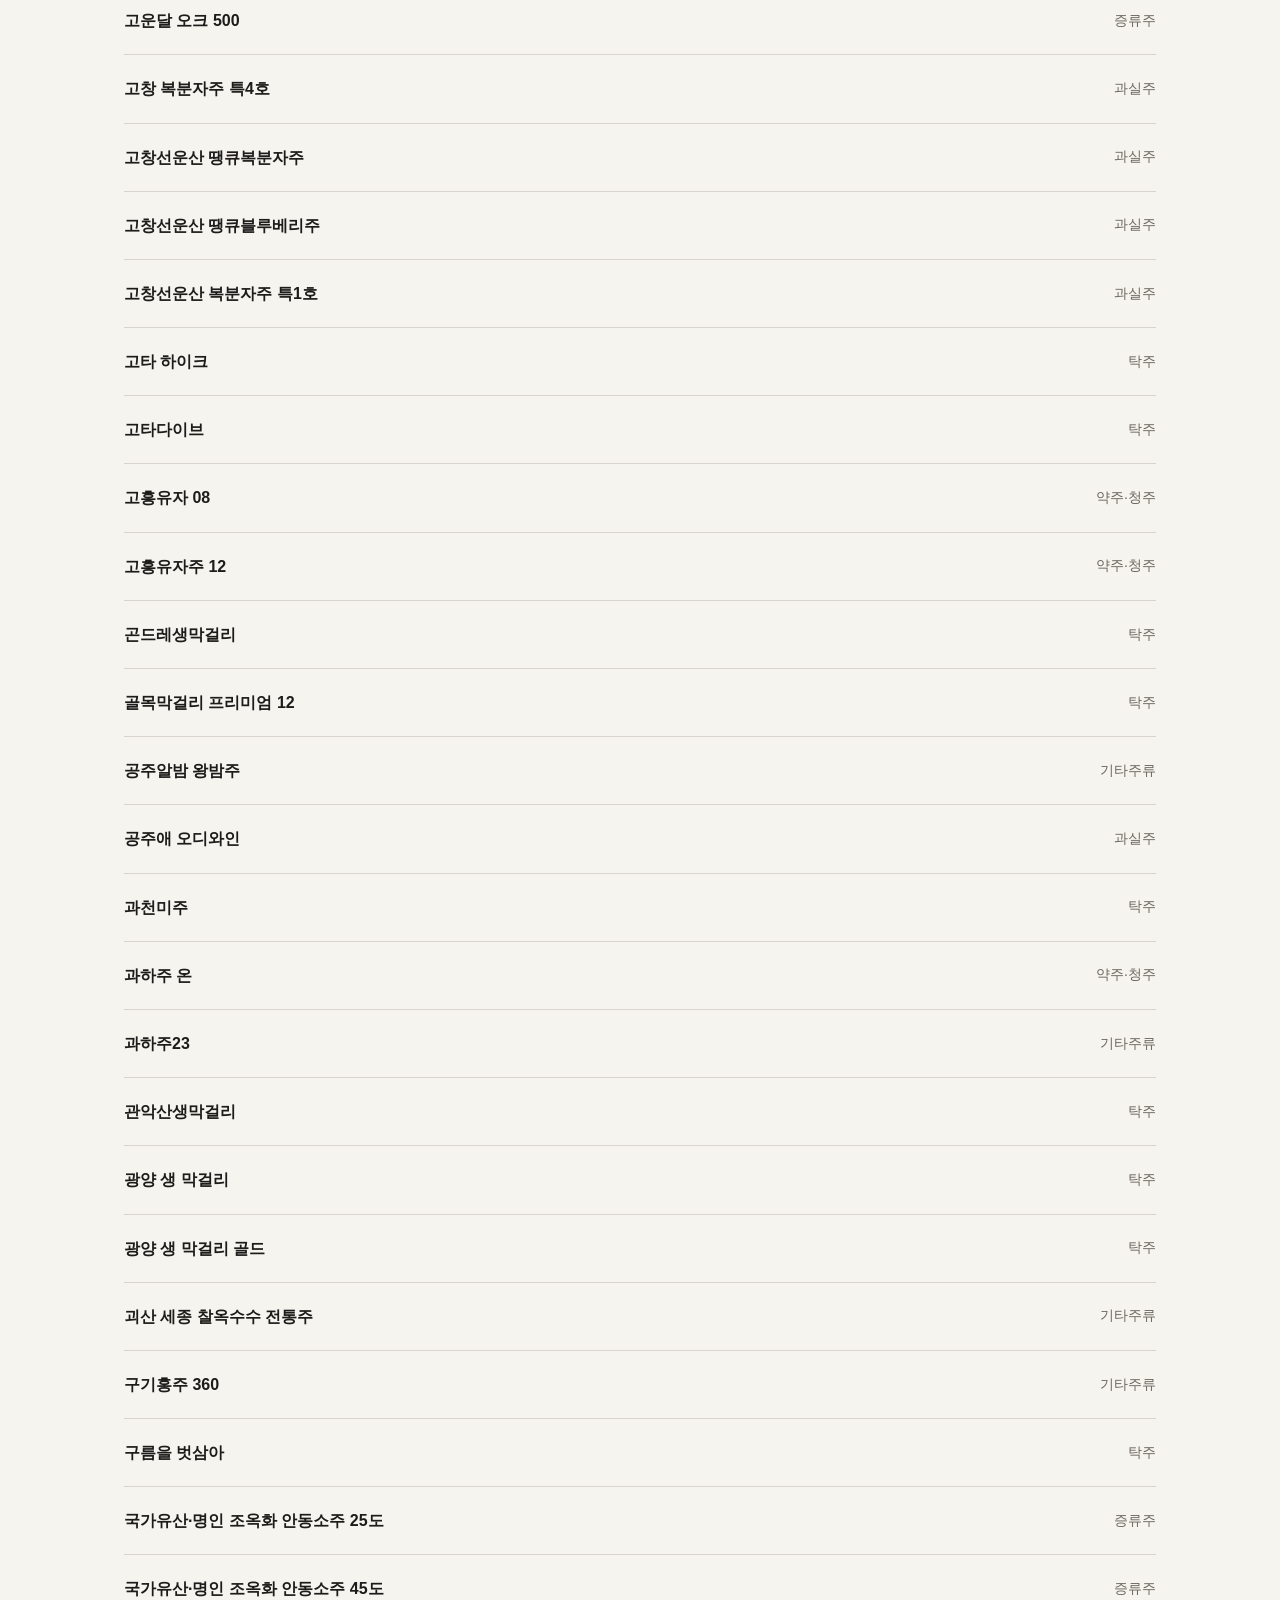
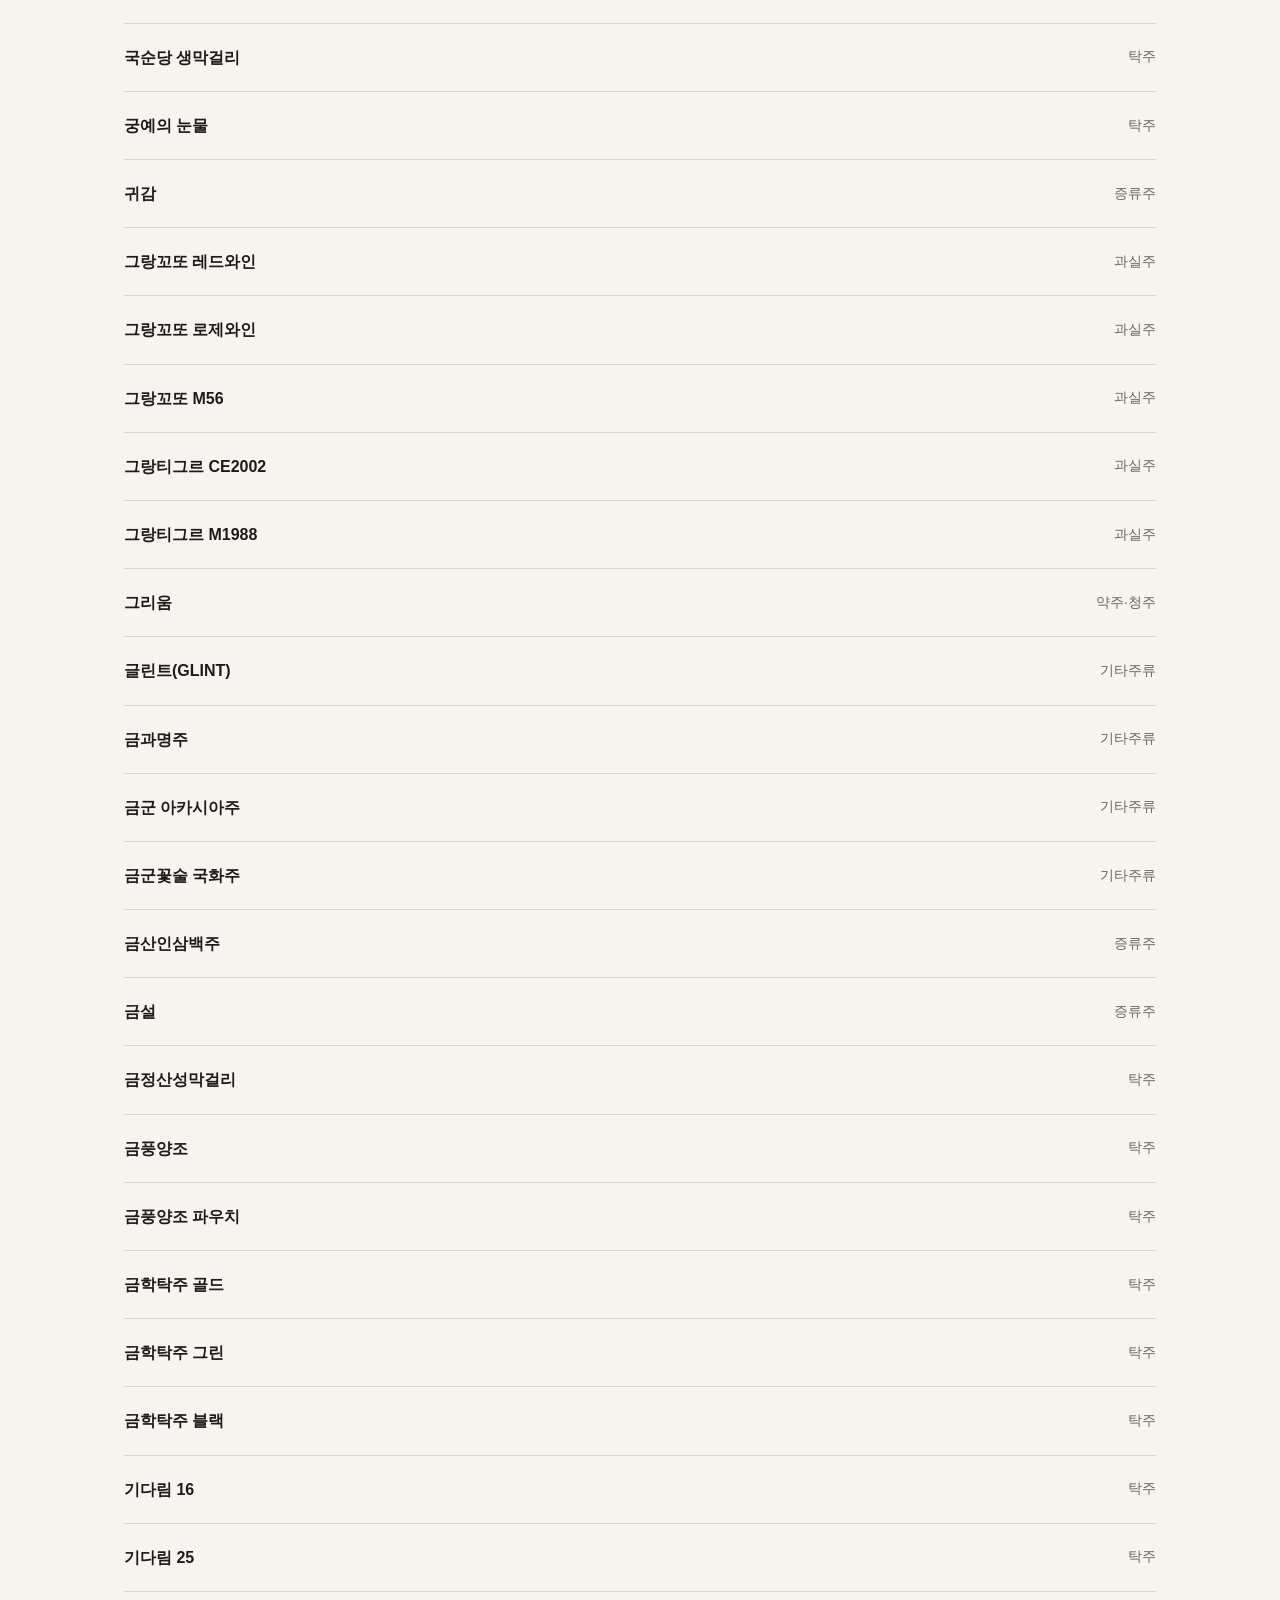
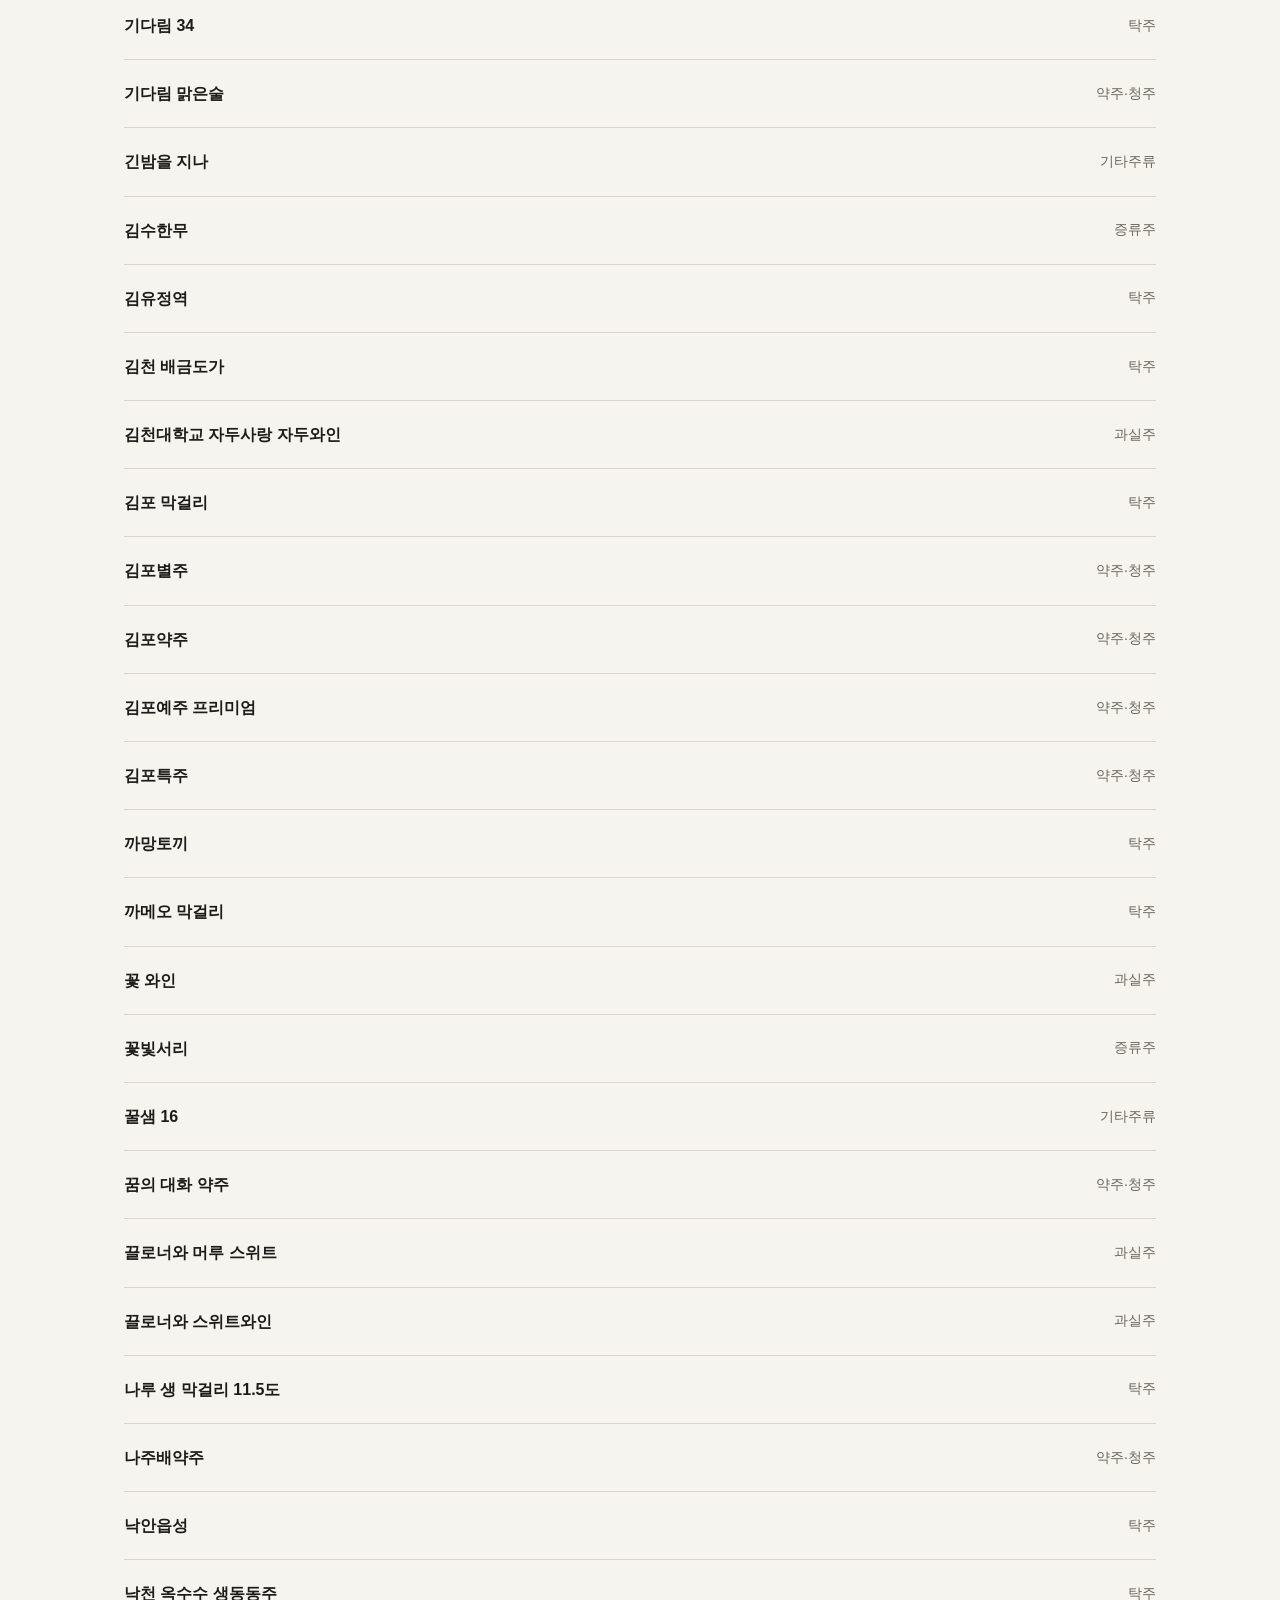
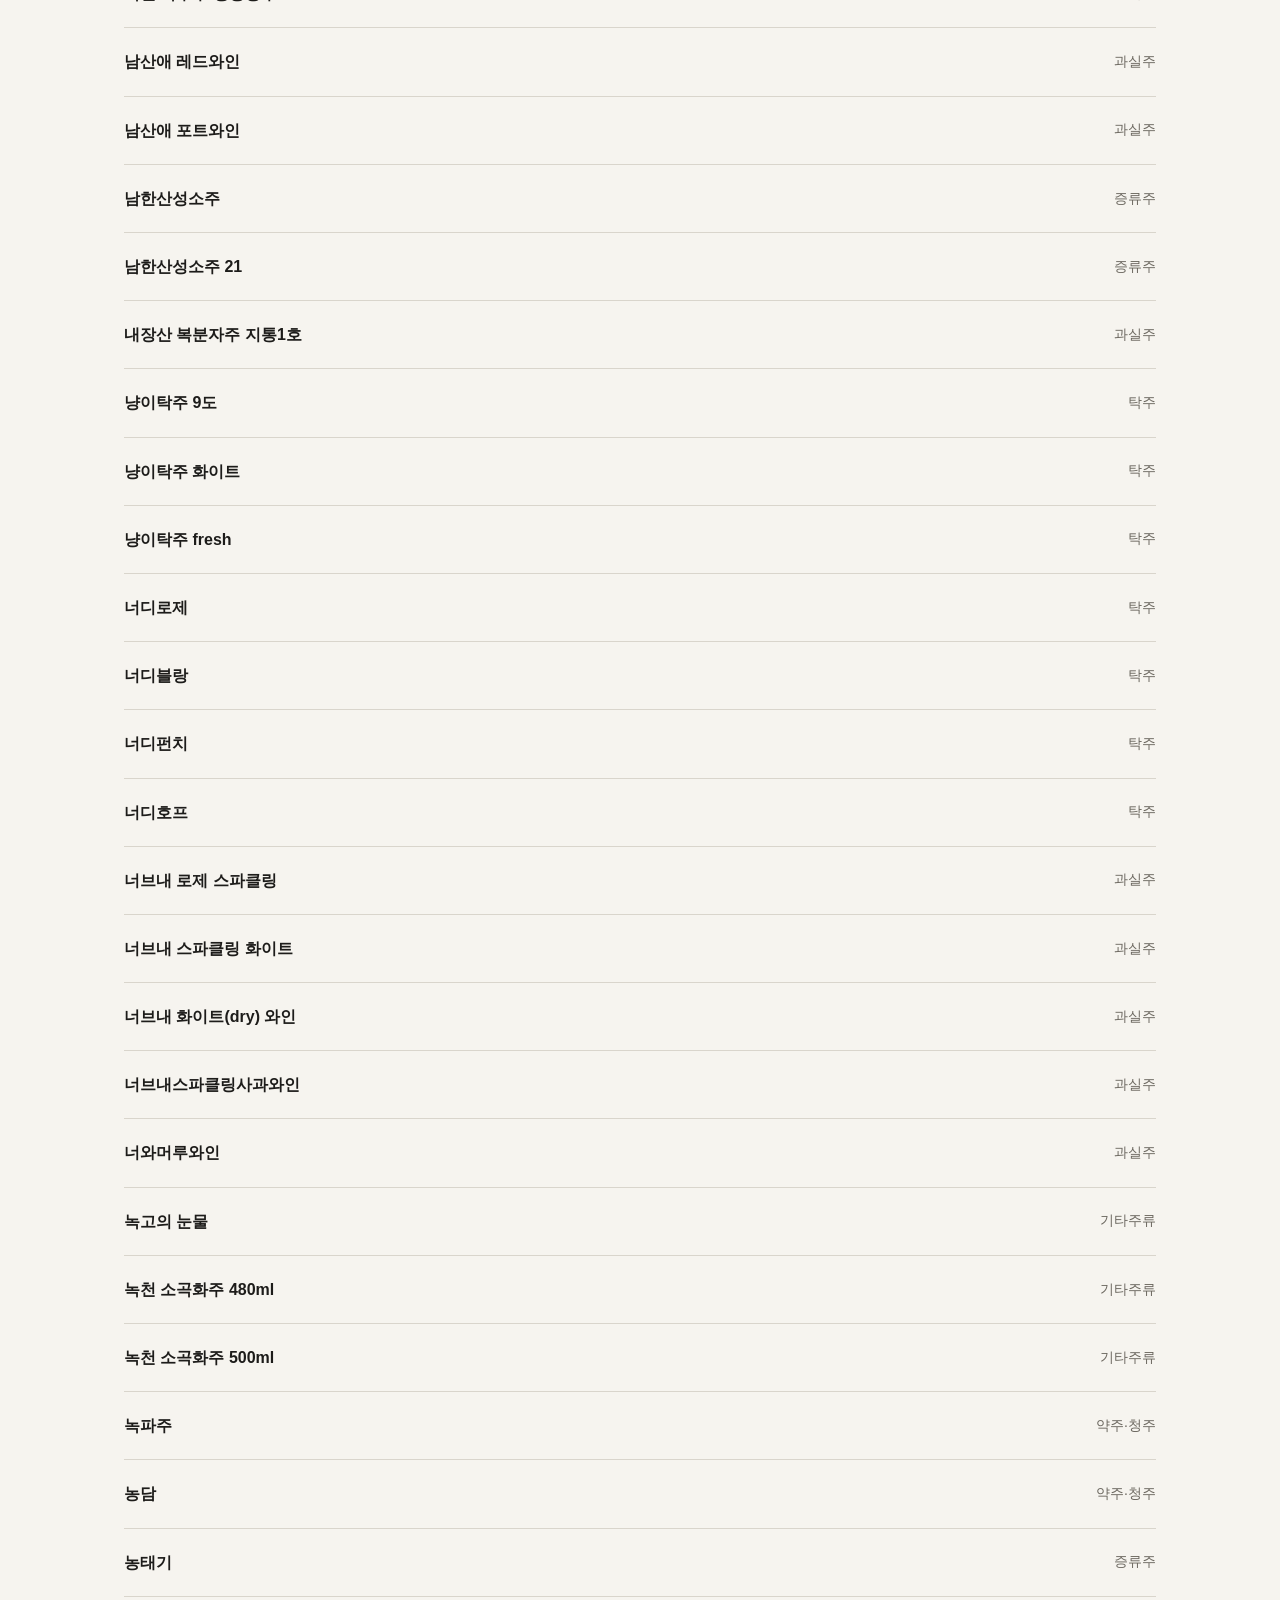
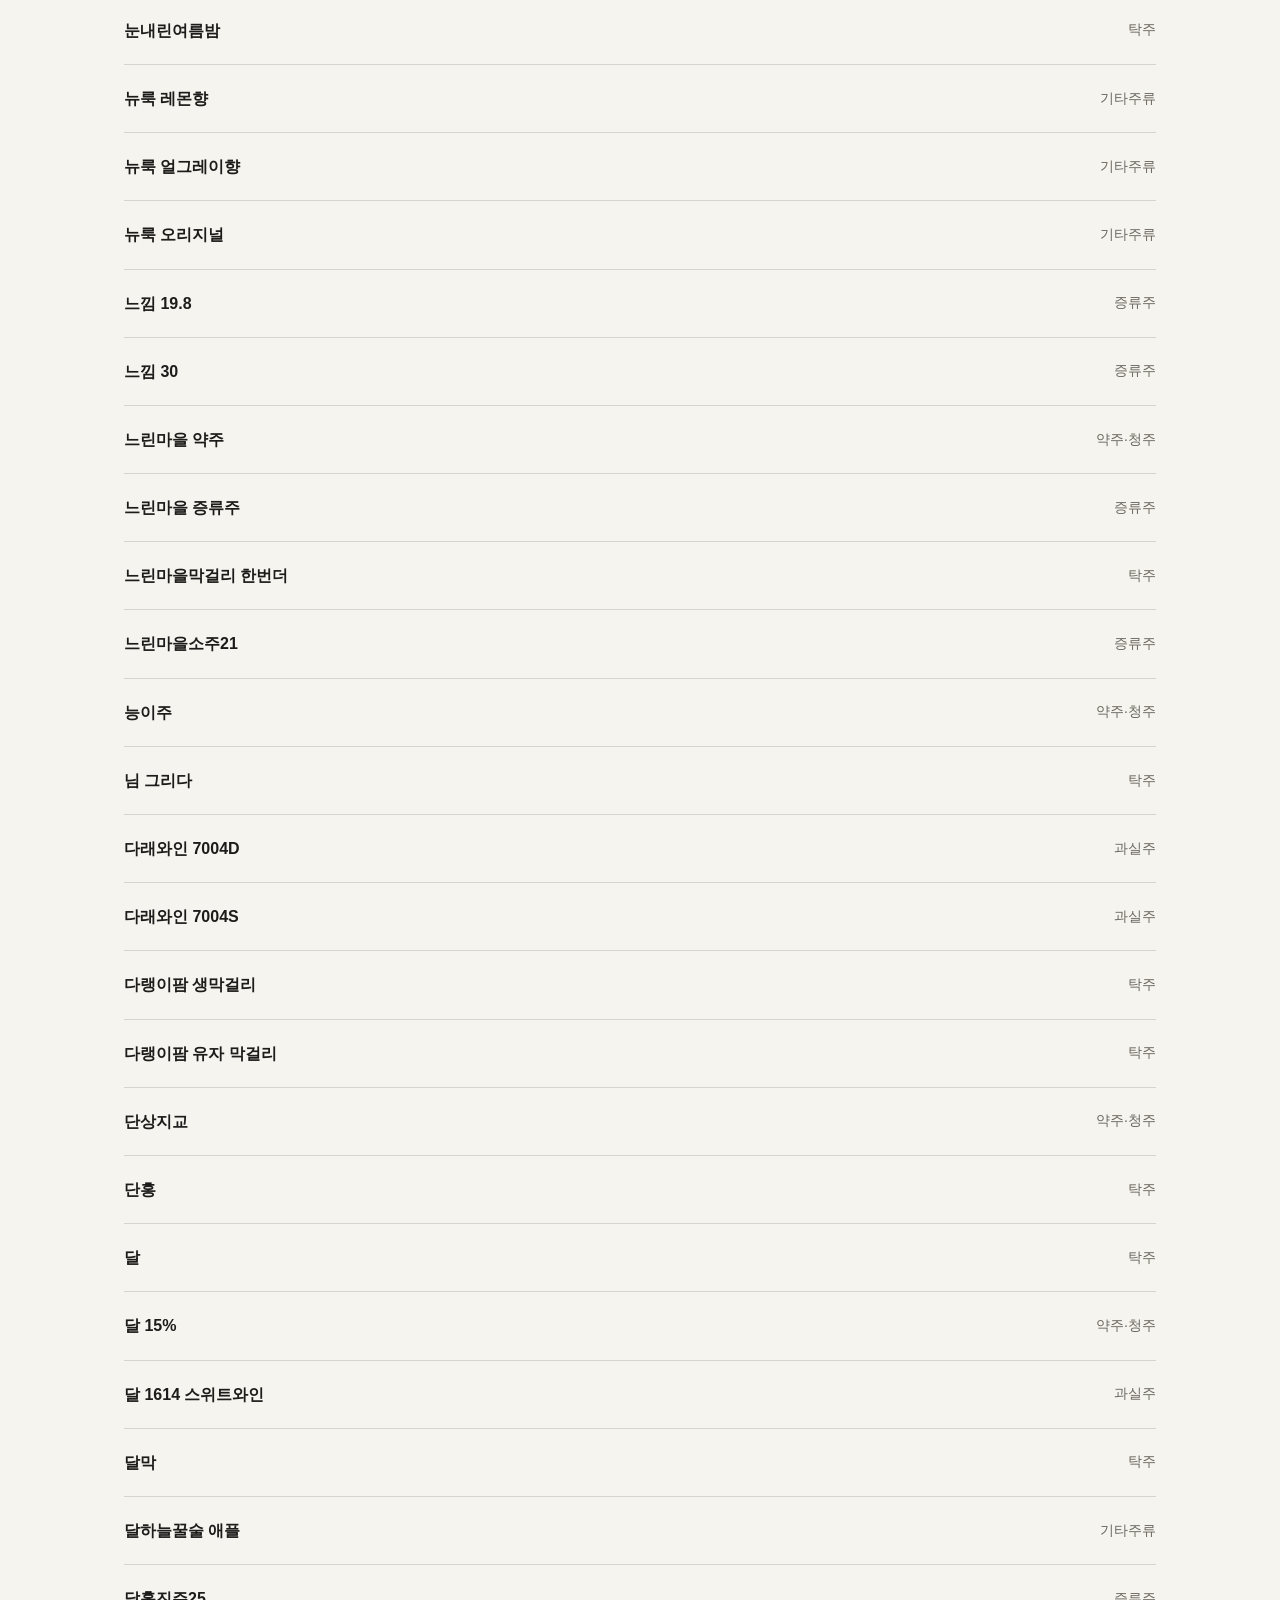
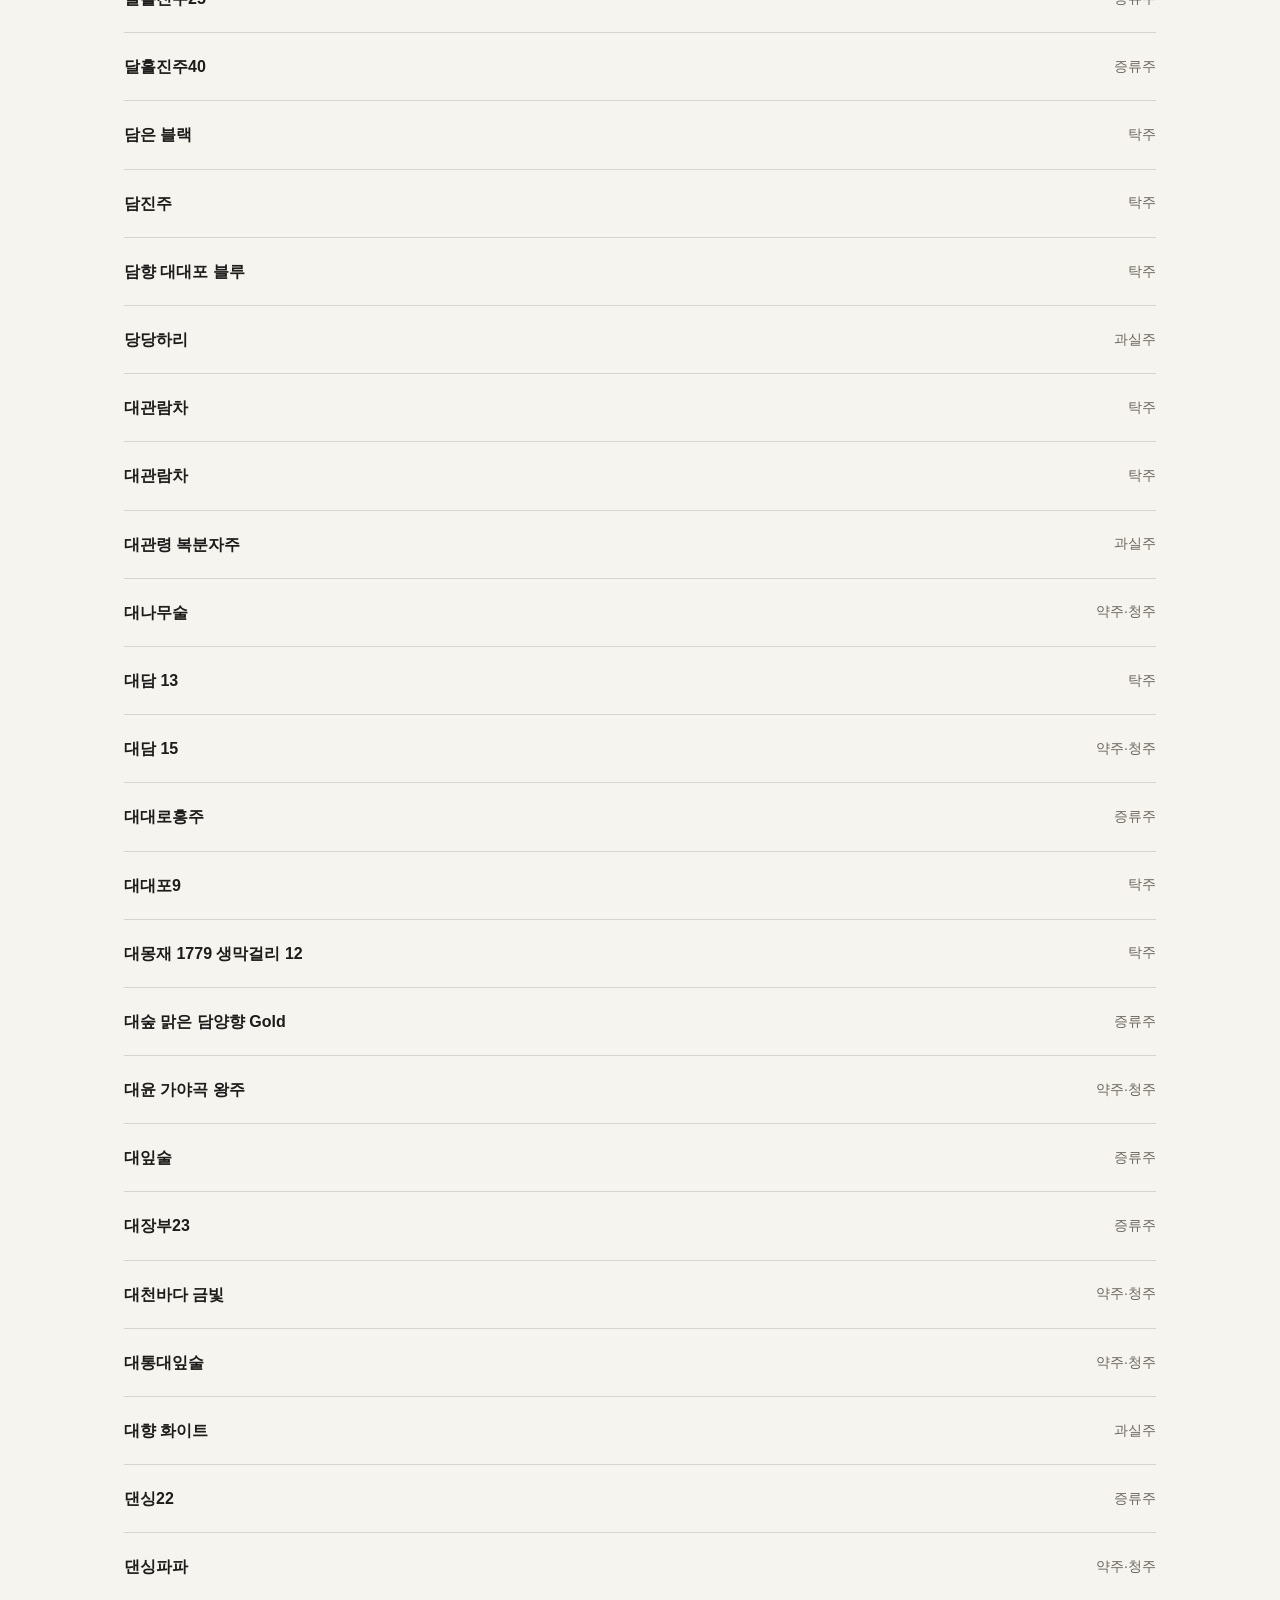
==== commit 288eb567: "찜·마셔 본 술·내 술장, 성인 확인, 끊겨도 보기, 앱 아이콘" ====
--- a/about.html
+++ b/about.html
@@ -14,10 +14,13 @@
       document.documentElement.setAttribute('data-theme', theme);
     })();
   </script>
-  <link rel="icon" href="data:,">
+  <meta name="theme-color" content="#f6f4ef">
+  <link rel="manifest" href="manifest.webmanifest">
+  <link rel="icon" href="icons/icon.svg" type="image/svg+xml">
+  <link rel="apple-touch-icon" href="icons/icon-192.png">
   <link rel="preconnect" href="https://fonts.googleapis.com">
   <link rel="preconnect" href="https://fonts.gstatic.com" crossorigin>
-  <link rel="stylesheet" href="https://fonts.googleapis.com/css2?family=Noto+Serif+KR:wght@500;600;700&display=swap">
+  <link rel="stylesheet" href="https://fonts.googleapis.com/css2?family=Noto+Serif+KR:wght@500;600;700&display=swap" crossorigin="anonymous">
   <link rel="stylesheet" href="css/style.css">
 </head>
 <body>
@@ -36,7 +39,7 @@
     <div class="wrap">
       <p>19세 미만은 주류를 구매할 수 없습니다.</p>
       <p>구매처 링크는 다른 사이트로 이동하며, 가격과 판매 여부는 그곳에서 확인해 주세요.</p>
-      <a href="about.html">순위 기준과 자료 출처</a>
+      <a href="about.html">순위 기준과 자료 출처</a> · <a href="my.html">내 술장</a> · <a href="privacy.html">개인정보처리방침</a>
     </div>
   </footer>
 
--- a/css/style.css
+++ b/css/style.css
@@ -1,976 +1,1175 @@
-/* 전통주 발견 — 지면(紙面) 스타일
-   종이색 바탕, 먹색 글자, 낙관색 하나. 상자와 둥근 모서리 대신 가는 선과 여백으로 나눈다. */
-
-:root {
-  --bg: #f6f4ef;
-  --surface: #fbfaf7;
-  --text: #1d1c1a;
-  --muted: #6b675f;
-  --line: #d9d5cc;
-  --rule: #1d1c1a;
-  --accent: #a3322a;
-  --accent-soft: #efe2dc;
-  --focus: #1f5fa4;
-  --photo-bg: #ffffff;
-  --serif: 'Noto Serif KR', 'Nanum Myeongjo', 'AppleMyungjo', serif;
-  --sans: -apple-system, BlinkMacSystemFont, 'Apple SD Gothic Neo', 'Pretendard', 'Noto Sans KR', sans-serif;
-}
-
-[data-theme='dark'] {
-  --bg: #171614;
-  --surface: #1e1c1a;
-  --text: #e9e5dd;
-  --muted: #a29b90;
-  --line: #36332e;
-  --rule: #8a847a;
-  --accent: #df7a6e;
-  --accent-soft: #3a2422;
-  --focus: #8dbcf0;
-  --photo-bg: #f1eee8;
-}
-
-* {
-  box-sizing: border-box;
-}
-
-html {
-  -webkit-text-size-adjust: 100%;
-}
-
-body {
-  margin: 0;
-  background: var(--bg);
-  color: var(--text);
-  font-family: var(--sans);
-  font-size: 1rem;
-  line-height: 1.7;
-  word-break: keep-all;
-  overflow-wrap: anywhere;
-}
-
-a {
-  color: inherit;
-  text-decoration: none;
-}
-
-main a:hover {
-  text-decoration: underline;
-  text-underline-offset: 3px;
-}
-
-/* 문장 속 링크: 줄 간격은 그대로 두고 누르는 범위만 위아래로 넓힌다. */
-main p a,
-main li a,
-main td a,
-main dd a {
-  padding: 12px 0;
-}
-
-:focus-visible {
-  outline: 2px solid var(--focus);
-  outline-offset: 3px;
-}
-
-.wrap {
-  max-width: 1080px;
-  margin: 0 auto;
-  padding: 0 16px;
-}
-
-/* ---------- 머리 ---------- */
-.site-header {
-  border-bottom: 1px solid var(--rule);
-}
-
-.site-header .wrap {
-  display: flex;
-  align-items: center;
-  gap: 8px 24px;
-  min-height: 60px;
-}
-
-.site-name {
-  display: inline-flex;
-  align-items: center;
-  min-height: 44px;
-  margin-right: auto;
-  font-family: var(--serif);
-  font-size: 1.2rem;
-  font-weight: 700;
-  letter-spacing: -0.02em;
-}
-
-.site-name span {
-  color: var(--accent);
-}
-
-.site-nav {
-  display: none;
-  gap: 22px;
-  font-size: 0.875rem;
-  color: var(--muted);
-}
-
-.site-nav a {
-  display: inline-flex;
-  align-items: center;
-  min-height: 44px;
-}
-
-.site-nav a:hover {
-  color: var(--text);
-}
-
-.icon-btn,
-.btn {
-  min-height: 44px;
-  padding: 8px 14px;
-  border: 1px solid var(--line);
-  border-radius: 0;
-  background: transparent;
-  color: var(--text);
-  font: inherit;
-  font-size: 0.875rem;
-  cursor: pointer;
-}
-
-.icon-btn {
-  border-color: transparent;
-  color: var(--muted);
-  padding: 8px 4px;
-}
-
-.btn:hover,
-.icon-btn:hover {
-  border-color: var(--text);
-  color: var(--text);
-}
-
-/* ---------- 본문 공통 ---------- */
-main {
-  padding: 0 0 64px;
-}
-
-h1,
-h2,
-h3 {
-  font-family: var(--serif);
-  font-weight: 600;
-  letter-spacing: -0.02em;
-}
-
-h1 {
-  margin: 0;
-  font-size: 1.9rem;
-  line-height: 1.25;
-}
-
-h2 {
-  margin: 0 0 16px;
-  font-size: 1.45rem;
-  line-height: 1.3;
-}
-
-h3 {
-  margin: 28px 0 10px;
-  font-size: 1.1rem;
-}
-
-.muted {
-  color: var(--muted);
-}
-
-.small {
-  font-size: 0.875rem;
-}
-
-.notice {
-  margin: 0;
-  padding: 2px 0 2px 14px;
-  border-left: 2px solid var(--accent);
-  color: var(--muted);
-  font-size: 0.9375rem;
-}
-
-/* 예전 카드는 상자 없이 굵은 선 위의 한 구역으로 쓴다. */
-.card {
-  margin: 0;
-  padding: 36px 0;
-  border-top: 1px solid var(--rule);
-}
-
-.card > h2:first-child {
-  margin-top: 0;
-}
-
-/* ---------- 첫 화면: 머리글 ---------- */
-.hero {
-  display: grid;
-  gap: 24px;
-  padding: 44px 0 36px;
-}
-
-.kicker {
-  margin: 0 0 14px;
-  color: var(--muted);
-  font-size: 0.75rem;
-  letter-spacing: 0.16em;
-}
-
-.hero h1 {
-  font-size: clamp(2rem, 7.6vw, 3.9rem);
-  line-height: 1.18;
-  letter-spacing: -0.035em;
-}
-
-.hero .lead {
-  margin: 0;
-  max-width: 34em;
-  color: var(--muted);
-  font-size: 1.0625rem;
-}
-
-.search-box {
-  display: block;
-  margin-top: 20px;
-  max-width: 520px;
-}
-
-.search-box input {
-  width: 100%;
-  min-height: 48px;
-  padding: 10px 0;
-  border: 0;
-  border-bottom: 1px solid var(--text);
-  border-radius: 0;
-  background: transparent;
-  color: var(--text);
-  font: inherit;
-  font-size: 1.0625rem;
-}
-
-.search-box input::placeholder {
-  color: var(--muted);
-}
-
-.search-box input:focus-visible {
-  outline: none;
-  border-bottom-width: 2px;
-  border-bottom-color: var(--accent);
-}
-
-.summary {
-  display: flex;
-  flex-wrap: wrap;
-  gap: 16px 36px;
-  margin: 0;
-  padding: 18px 0 0;
-  border-top: 1px solid var(--line);
-}
-
-.stat {
-  min-width: 5.5rem;
-}
-
-.stat b {
-  display: block;
-  font-family: var(--serif);
-  font-size: 1.6rem;
-  font-weight: 600;
-  line-height: 1.2;
-  font-variant-numeric: tabular-nums;
-}
-
-.stat span {
-  color: var(--muted);
-  font-size: 0.8125rem;
-}
-
-#search-results {
-  padding-top: 28px;
-}
-
-/* ---------- 구역 머리 ---------- */
-.section-head {
-  display: flex;
-  flex-wrap: wrap;
-  align-items: baseline;
-  justify-content: space-between;
-  gap: 4px 20px;
-  margin-bottom: 8px;
-}
-
-.section-head h2 {
-  margin: 0;
-}
-
-.section-note {
-  margin: 0 0 18px;
-  color: var(--muted);
-  font-size: 0.9375rem;
-}
-
-.cols,
-.grid-2 {
-  display: grid;
-  grid-template-columns: minmax(0, 1fr);
-  gap: 0;
-}
-
-.grid-2 .card {
-  margin-bottom: 0;
-}
-
-/* ---------- 탭: 밑줄로만 표시 ---------- */
-.tabs {
-  display: flex;
-  gap: 0 20px;
-  margin-bottom: 6px;
-  overflow-x: auto;
-  -webkit-overflow-scrolling: touch;
-  scrollbar-width: none;
-}
-
-.tabs::-webkit-scrollbar {
-  display: none;
-}
-
-.tab {
-  flex: 0 0 auto;
-  min-height: 44px;
-  padding: 8px 0;
-  border: 0;
-  border-bottom: 1px solid transparent;
-  border-radius: 0;
-  background: none;
-  color: var(--muted);
-  font: inherit;
-  font-size: 0.9375rem;
-  cursor: pointer;
-  white-space: nowrap;
-}
-
-.tab:hover {
-  color: var(--text);
-}
-
-.tab[aria-selected='true'] {
-  border-bottom-color: var(--text);
-  color: var(--text);
-  font-weight: 600;
-}
-
-.tab .count {
-  margin-left: 4px;
-  color: var(--muted);
-  font-size: 0.8125rem;
-  font-weight: 400;
-  font-variant-numeric: tabular-nums;
-}
-
-.tabs.sub {
-  gap: 0 16px;
-  margin-bottom: 12px;
-}
-
-.tabs.sub .tab {
-  font-size: 0.875rem;
-}
-
-.tabs.sub .tab[aria-selected='true'] {
-  border-bottom-color: var(--accent);
-  color: var(--accent);
-}
-
-/* ---------- 순위 목록 ---------- */
-.rank-list {
-  margin: 0;
-  padding: 0;
-  list-style: none;
-}
-
-.rank-row {
-  display: grid;
-  grid-template-columns: 2rem minmax(0, 1fr);
-  gap: 2px 12px;
-  align-items: center;
-  padding: 12px 0;
-  border-top: 1px solid var(--line);
-}
-
-.rank-no {
-  align-self: start;
-  padding-top: 8px;
-  color: var(--muted);
-  font-family: var(--serif);
-  font-size: 1.15rem;
-  font-variant-numeric: tabular-nums;
-}
-
-.rank-row.with-thumb {
-  grid-template-columns: 2rem 56px minmax(0, 1fr);
-}
-
-.rank-row.with-thumb .rank-no,
-.rank-row.with-thumb .thumb {
-  grid-row: 1 / span 2;
-}
-
-.rank-row.with-thumb .score {
-  grid-column: 3;
-}
-
-.thumb {
-  display: block;
-  width: 56px;
-  height: 64px;
-  border: 1px solid var(--line);
-  background: var(--photo-bg);
-  overflow: hidden;
-}
-
-/* 사진이 없는 술: 빈 상자 대신 가는 사선 하나 */
-.thumb:empty,
-.photo-frame:empty {
-  background:
-    linear-gradient(to top right, transparent calc(50% - 0.5px), var(--line) 50%, transparent calc(50% + 0.5px)),
-    var(--surface);
-}
-
-.thumb img,
-.photo-frame img {
-  display: block;
-  width: 100%;
-  height: 100%;
-  padding: 4px;
-  object-fit: contain;
-}
-
-.rank-main a.name {
-  display: inline-flex;
-  align-items: center;
-  min-height: 32px;
-  font-weight: 600;
-  font-size: 1.0625rem;
-}
-
-.rank-meta {
-  color: var(--muted);
-  font-size: 0.875rem;
-  line-height: 1.5;
-}
-
-.rank-meta a {
-  display: inline-block;
-  min-height: 24px;
-  color: var(--muted);
-  text-decoration: underline;
-  text-decoration-color: var(--line);
-  text-underline-offset: 3px;
-}
-
-.score {
-  font-family: var(--serif);
-  font-size: 1.15rem;
-  font-variant-numeric: tabular-nums;
-  text-align: right;
-  white-space: nowrap;
-}
-
-.rank-row > .score {
-  grid-column: 2;
-  text-align: left;
-  font-size: 1rem;
-}
-
-.score small {
-  display: block;
-  white-space: normal;
-  color: var(--muted);
-  font-family: var(--sans);
-  font-size: 0.75rem;
-}
-
-/* 1위는 크게 */
-.rank-list.featured .rank-row:first-child {
-  grid-template-columns: minmax(0, 1fr);
-  gap: 0;
-  padding: 4px 0 28px;
-  border-top: 0;
-}
-
-.rank-list.featured .rank-row:first-child .thumb {
-  grid-row: auto;
-  width: 100%;
-  max-width: 300px;
-  height: auto;
-  aspect-ratio: 4 / 5;
-  margin-bottom: 20px;
-}
-
-.rank-list.featured .rank-row:first-child .thumb img {
-  padding: 8% 18%;
-}
-
-.rank-list.featured .rank-row:first-child .rank-no {
-  grid-row: auto;
-  padding: 0;
-  color: var(--accent);
-  font-size: 3.6rem;
-  line-height: 1;
-}
-
-.rank-list.featured .rank-row:first-child .rank-main a.name {
-  margin: 6px 0 2px;
-  font-family: var(--serif);
-  font-size: 1.75rem;
-  line-height: 1.3;
-}
-
-.rank-list.featured .rank-row:first-child .score {
-  grid-column: auto;
-  margin-top: 10px;
-  text-align: left;
-  font-size: 1.25rem;
-}
-
-/* 1위 술에 사진이 없으면 큰 빈 액자 대신 글자만 크게 둔다. */
-.rank-list.featured .rank-row:first-child:has(.thumb:empty) {
-  grid-template-columns: minmax(0, 1fr);
-}
-
-.rank-list.featured .rank-row:first-child .thumb:empty {
-  display: none;
-}
-
-.rank-list.featured .rank-row:first-child:has(.thumb:empty) .rank-no,
-.rank-list.featured .rank-row:first-child:has(.thumb:empty) .rank-main,
-.rank-list.featured .rank-row:first-child:has(.thumb:empty) .score {
-  grid-column: 1;
-}
-
-.rank-row:nth-child(-n + 3) .rank-no {
-  color: var(--text);
-}
-
-/* 표시: 배지 대신 작은 글자 */
-.badge {
-  display: inline-block;
-  margin-left: 8px;
-  color: var(--muted);
-  font-family: var(--sans);
-  font-size: 0.75rem;
-  font-weight: 400;
-  letter-spacing: 0.02em;
-  vertical-align: 0.1em;
-  white-space: nowrap;
-}
-
-.badge::before {
-  content: '·';
-  margin-right: 6px;
-}
-
-.badge.accent {
-  color: var(--accent);
-}
-
-.news-head .badge::before,
-.badge.lead::before {
-  content: none;
-}
-
-.more {
-  display: block;
-  width: 100%;
-  margin-top: 16px;
-}
-
-.credit {
-  margin: 14px 0 0;
-}
-
-/* 숨은 양조장: 알려진 정도 막대 */
-.aware {
-  display: block;
-  width: 140px;
-  height: 2px;
-  margin-top: 8px;
-  background: var(--line);
-}
-
-.aware i {
-  display: block;
-  height: 2px;
-  background: var(--text);
-}
-
-/* ---------- 소식 ---------- */
-.news-list {
-  margin: 0;
-  padding: 0;
-  list-style: none;
-}
-
-.news-item {
-  padding: 16px 0;
-  border-top: 1px solid var(--line);
-}
-
-.news-item:first-child {
-  border-top: 0;
-  padding-top: 4px;
-}
-
-.news-head {
-  display: flex;
-  flex-wrap: wrap;
-  align-items: baseline;
-  gap: 10px;
-}
-
-.news-head .badge {
-  margin-left: 0;
-  font-size: 0.75rem;
-  letter-spacing: 0.08em;
-}
-
-.news-summary {
-  margin: 6px 0 6px;
-  font-size: 1rem;
-}
-
-.news-item p:last-child {
-  margin: 0;
-}
-
-.news-item .muted a,
-.sources a,
-.plain-list .muted a {
-  text-decoration: underline;
-  text-decoration-color: var(--line);
-  text-underline-offset: 3px;
-}
-
-/* ---------- 지역 ---------- */
-.region-grid {
-  display: grid;
-  grid-template-columns: repeat(3, minmax(0, 1fr));
-  border-top: 1px solid var(--line);
-  border-left: 1px solid var(--line);
-}
-
-.region-btn {
-  display: flex;
-  align-items: baseline;
-  justify-content: space-between;
-  gap: 6px;
-  min-height: 52px;
-  padding: 10px 12px;
-  border: 0;
-  border-right: 1px solid var(--line);
-  border-bottom: 1px solid var(--line);
-  border-radius: 0;
-  background: transparent;
-  color: var(--text);
-  font: inherit;
-  font-size: 0.9375rem;
-  cursor: pointer;
-}
-
-.region-btn small {
-  color: var(--muted);
-  font-size: 0.8125rem;
-  font-variant-numeric: tabular-nums;
-}
-
-.region-btn:hover {
-  background: var(--surface);
-}
-
-.region-btn[aria-pressed='true'] {
-  background: var(--text);
-  color: var(--bg);
-}
-
-.region-btn[aria-pressed='true'] small {
-  color: var(--bg);
-}
-
-.plain-list {
-  margin: 12px 0 0;
-  padding: 0;
-  list-style: none;
-}
-
-.plain-list li {
-  display: flex;
-  flex-wrap: wrap;
-  align-items: center;
-  justify-content: space-between;
-  gap: 2px 12px;
-  min-height: 48px;
-  padding: 8px 0;
-  border-top: 1px solid var(--line);
-}
-
-.plain-list li:first-child {
-  border-top: 0;
-}
-
-.plain-list li > a,
-.plain-list li > span > a {
-  font-weight: 600;
-}
-
-/* ---------- 상세 화면 ---------- */
-.back {
-  display: inline-flex;
-  align-items: center;
-  min-height: 44px;
-  margin-top: 16px;
-  color: var(--muted);
-  font-size: 0.875rem;
-}
-
-main > .wrap > h1,
-.detail-title {
-  margin: 12px 0 6px;
-  font-size: clamp(1.9rem, 6vw, 2.8rem);
-  line-height: 1.2;
-}
-
-.facts {
-  display: grid;
-  grid-template-columns: 6.5rem 1fr;
-  gap: 0;
-  margin: 0;
-  border-top: 1px solid var(--line);
-}
-
-.facts dt,
-.facts dd {
-  margin: 0;
-  padding: 10px 0;
-  border-bottom: 1px solid var(--line);
-}
-
-.facts dt {
-  color: var(--muted);
-  font-size: 0.875rem;
-}
-
-.photo {
-  margin: 8px 0 24px;
-}
-
-.photo-frame {
-  display: block;
-  width: 100%;
-  max-width: 280px;
-  aspect-ratio: 4 / 5;
-  margin-bottom: 6px;
-  border: 1px solid var(--line);
-  background: var(--photo-bg);
-  overflow: hidden;
-}
-
-.photo-frame img {
-  padding: 8% 16%;
-}
-
-.table-wrap {
-  overflow-x: auto;
-}
-
-table {
-  width: 100%;
-  border-collapse: collapse;
-  font-size: 0.9375rem;
-  font-variant-numeric: tabular-nums;
-}
-
-th,
-td {
-  padding: 10px 12px 10px 0;
-  border-bottom: 1px solid var(--line);
-  text-align: left;
-  vertical-align: top;
-}
-
-thead th {
-  border-bottom-color: var(--rule);
-}
-
-th {
-  color: var(--muted);
-  font-size: 0.8125rem;
-  font-weight: 500;
-  white-space: nowrap;
-}
-
-.bar {
-  height: 2px;
-  background: var(--line);
-}
-
-.bar i {
-  display: block;
-  height: 100%;
-  background: var(--text);
-}
-
-.sources {
-  font-size: 0.8125rem;
-  color: var(--muted);
-}
-
-/* ---------- 바닥 ---------- */
-.site-footer {
-  border-top: 1px solid var(--rule);
-  padding: 24px 0 40px;
-  color: var(--muted);
-  font-size: 0.8125rem;
-}
-
-.site-footer p {
-  margin: 0 0 4px;
-}
-
-.site-footer a {
-  display: inline-flex;
-  align-items: center;
-  min-height: 44px;
-  color: var(--text);
-  text-decoration: underline;
-  text-underline-offset: 3px;
-}
-
-/* ---------- 넓은 화면 ---------- */
-@media (min-width: 560px) {
-  .rank-row {
-    grid-template-columns: 2.4rem minmax(0, 1fr) auto;
-  }
-
-  .rank-row > .score {
-    grid-column: auto;
-    text-align: right;
-    font-size: 1.15rem;
-  }
-
-  .rank-row.with-thumb {
-    grid-template-columns: 2.4rem 64px minmax(0, 1fr) auto;
-  }
-
-  .rank-row.with-thumb .rank-no,
-  .rank-row.with-thumb .thumb {
-    grid-row: auto;
-  }
-
-  .rank-row.with-thumb .score {
-    grid-column: auto;
-    text-align: right;
-  }
-
-  .thumb {
-    width: 64px;
-    height: 72px;
-  }
-
-  .region-grid {
-    grid-template-columns: repeat(4, minmax(0, 1fr));
-  }
-}
-
-@media (min-width: 860px) {
-  .wrap {
-    padding: 0 24px;
-  }
-
-  .site-nav {
-    display: flex;
-  }
-
-  .hero {
-    grid-template-columns: 1.35fr 1fr;
-    align-items: end;
-    gap: 48px;
-    padding: 72px 0 48px;
-  }
-
-  .hero .summary {
-    grid-column: 1 / -1;
-  }
-
-  .card {
-    padding: 52px 0;
-  }
-
-  h2 {
-    font-size: 1.75rem;
-  }
-
-  .cols {
-    grid-template-columns: minmax(0, 1.55fr) minmax(0, 1fr);
-    gap: 56px;
-  }
-
-  .grid-2 {
-    grid-template-columns: minmax(0, 1.55fr) minmax(0, 1fr);
-    gap: 56px;
-  }
-
-  .cols > .card,
-  .grid-2 > .card {
-    border-top: 0;
-    padding-top: 0;
-  }
-
-  .cols-wrap,
-  .grid-wrap {
-    border-top: 1px solid var(--rule);
-    padding-top: 52px;
-  }
-
-  .rank-list.featured .rank-row:first-child {
-    grid-template-columns: 280px minmax(0, 1fr);
-    grid-template-rows: auto auto 1fr;
-    column-gap: 32px;
-    align-items: end;
-  }
-
-  .rank-list.featured .rank-row:first-child .thumb {
-    grid-column: 1;
-    grid-row: 1 / span 3;
-    margin-bottom: 0;
-  }
-
-  .rank-list.featured .rank-row:first-child .rank-no,
-  .rank-list.featured .rank-row:first-child .rank-main,
-  .rank-list.featured .rank-row:first-child .score {
-    grid-column: 2;
-  }
-
-  .rank-list.featured .rank-row:first-child .score {
-    align-self: start;
-  }
-
-  .region-grid {
-    grid-template-columns: repeat(6, minmax(0, 1fr));
-  }
-
-  .detail-grid {
-    display: grid;
-    grid-template-columns: 280px minmax(0, 1fr);
-    gap: 48px;
-    align-items: start;
-  }
-}
-
-@media (prefers-reduced-motion: reduce) {
-  * {
-    scroll-behavior: auto !important;
-    transition: none !important;
-    animation: none !important;
-  }
-}
+/* 전통주 발견 — 지면(紙面) 스타일
+   종이색 바탕, 먹색 글자, 낙관색 하나. 상자와 둥근 모서리 대신 가는 선과 여백으로 나눈다. */
+
+:root {
+  --bg: #f6f4ef;
+  --surface: #fbfaf7;
+  --text: #1d1c1a;
+  --muted: #6b675f;
+  --line: #d9d5cc;
+  --rule: #1d1c1a;
+  --accent: #a3322a;
+  --accent-soft: #efe2dc;
+  --focus: #1f5fa4;
+  --photo-bg: #ffffff;
+  --serif: 'Noto Serif KR', 'Nanum Myeongjo', 'AppleMyungjo', serif;
+  --sans: -apple-system, BlinkMacSystemFont, 'Apple SD Gothic Neo', 'Pretendard', 'Noto Sans KR', sans-serif;
+}
+
+[data-theme='dark'] {
+  --bg: #171614;
+  --surface: #1e1c1a;
+  --text: #e9e5dd;
+  --muted: #a29b90;
+  --line: #36332e;
+  --rule: #8a847a;
+  --accent: #df7a6e;
+  --accent-soft: #3a2422;
+  --focus: #8dbcf0;
+  --photo-bg: #f1eee8;
+}
+
+* {
+  box-sizing: border-box;
+}
+
+html {
+  -webkit-text-size-adjust: 100%;
+}
+
+body {
+  margin: 0;
+  background: var(--bg);
+  color: var(--text);
+  font-family: var(--sans);
+  font-size: 1rem;
+  line-height: 1.7;
+  word-break: keep-all;
+  overflow-wrap: anywhere;
+}
+
+a {
+  color: inherit;
+  text-decoration: none;
+}
+
+main a:hover {
+  text-decoration: underline;
+  text-underline-offset: 3px;
+}
+
+/* 문장 속 링크: 줄 간격은 그대로 두고 누르는 범위만 위아래로 넓힌다. */
+main p a,
+main li a,
+main td a,
+main dd a {
+  padding: 12px 0;
+}
+
+:focus-visible {
+  outline: 2px solid var(--focus);
+  outline-offset: 3px;
+}
+
+.wrap {
+  max-width: 1080px;
+  margin: 0 auto;
+  padding: 0 16px;
+}
+
+/* ---------- 머리 ---------- */
+.site-header {
+  border-bottom: 1px solid var(--rule);
+}
+
+.site-header .wrap {
+  display: flex;
+  align-items: center;
+  gap: 8px 24px;
+  min-height: 60px;
+}
+
+.site-name {
+  display: inline-flex;
+  align-items: center;
+  min-height: 44px;
+  margin-right: auto;
+  font-family: var(--serif);
+  font-size: 1.2rem;
+  font-weight: 700;
+  letter-spacing: -0.02em;
+}
+
+.site-name span {
+  color: var(--accent);
+}
+
+.site-nav {
+  display: none;
+  gap: 22px;
+  font-size: 0.875rem;
+  color: var(--muted);
+}
+
+.site-nav a {
+  display: inline-flex;
+  align-items: center;
+  min-height: 44px;
+}
+
+.site-nav a:hover {
+  color: var(--text);
+}
+
+.icon-btn,
+.btn {
+  min-height: 44px;
+  padding: 8px 14px;
+  border: 1px solid var(--line);
+  border-radius: 0;
+  background: transparent;
+  color: var(--text);
+  font: inherit;
+  font-size: 0.875rem;
+  cursor: pointer;
+}
+
+.icon-btn {
+  border-color: transparent;
+  color: var(--muted);
+  padding: 8px 4px;
+}
+
+.btn:hover,
+.icon-btn:hover {
+  border-color: var(--text);
+  color: var(--text);
+}
+
+/* ---------- 본문 공통 ---------- */
+main {
+  padding: 0 0 64px;
+}
+
+h1,
+h2,
+h3 {
+  font-family: var(--serif);
+  font-weight: 600;
+  letter-spacing: -0.02em;
+}
+
+h1 {
+  margin: 0;
+  font-size: 1.9rem;
+  line-height: 1.25;
+}
+
+h2 {
+  margin: 0 0 16px;
+  font-size: 1.45rem;
+  line-height: 1.3;
+}
+
+h3 {
+  margin: 28px 0 10px;
+  font-size: 1.1rem;
+}
+
+.muted {
+  color: var(--muted);
+}
+
+.small {
+  font-size: 0.875rem;
+}
+
+.notice {
+  margin: 0;
+  padding: 2px 0 2px 14px;
+  border-left: 2px solid var(--accent);
+  color: var(--muted);
+  font-size: 0.9375rem;
+}
+
+/* 예전 카드는 상자 없이 굵은 선 위의 한 구역으로 쓴다. */
+.card {
+  margin: 0;
+  padding: 36px 0;
+  border-top: 1px solid var(--rule);
+}
+
+.card > h2:first-child {
+  margin-top: 0;
+}
+
+/* ---------- 첫 화면: 머리글 ---------- */
+.hero {
+  display: grid;
+  gap: 24px;
+  padding: 44px 0 36px;
+}
+
+.kicker {
+  margin: 0 0 14px;
+  color: var(--muted);
+  font-size: 0.75rem;
+  letter-spacing: 0.16em;
+}
+
+.hero h1 {
+  font-size: clamp(1.75rem, 7.6vw, 3.9rem);
+  line-height: 1.18;
+  letter-spacing: -0.035em;
+}
+
+.br-wide {
+  display: none;
+}
+
+.hero .lead {
+  margin: 0;
+  max-width: 34em;
+  color: var(--muted);
+  font-size: 1.0625rem;
+}
+
+.search-box {
+  display: block;
+  margin-top: 20px;
+  max-width: 520px;
+}
+
+.search-box input {
+  width: 100%;
+  min-height: 48px;
+  padding: 10px 0;
+  border: 0;
+  border-bottom: 1px solid var(--text);
+  border-radius: 0;
+  background: transparent;
+  color: var(--text);
+  font: inherit;
+  font-size: 1.0625rem;
+}
+
+.search-box input::placeholder {
+  color: var(--muted);
+}
+
+.search-box input:focus-visible {
+  outline: none;
+  border-bottom-width: 2px;
+  border-bottom-color: var(--accent);
+}
+
+.summary {
+  display: flex;
+  flex-wrap: wrap;
+  gap: 16px 36px;
+  margin: 0;
+  padding: 18px 0 0;
+  border-top: 1px solid var(--line);
+}
+
+.stat {
+  min-width: 5.5rem;
+}
+
+.stat b {
+  display: block;
+  font-family: var(--serif);
+  font-size: 1.6rem;
+  font-weight: 600;
+  line-height: 1.2;
+  font-variant-numeric: tabular-nums;
+}
+
+.stat span {
+  color: var(--muted);
+  font-size: 0.8125rem;
+}
+
+#search-results {
+  padding-top: 28px;
+}
+
+/* ---------- 구역 머리 ---------- */
+.section-head {
+  display: flex;
+  flex-wrap: wrap;
+  align-items: baseline;
+  justify-content: space-between;
+  gap: 4px 20px;
+  margin-bottom: 8px;
+}
+
+.section-head h2 {
+  margin: 0;
+}
+
+.section-note {
+  margin: 0 0 18px;
+  color: var(--muted);
+  font-size: 0.9375rem;
+}
+
+.cols,
+.grid-2 {
+  display: grid;
+  grid-template-columns: minmax(0, 1fr);
+  gap: 0;
+}
+
+.grid-2 .card {
+  margin-bottom: 0;
+}
+
+/* ---------- 탭: 밑줄로만 표시 ---------- */
+.tabs {
+  display: flex;
+  gap: 0 20px;
+  margin-bottom: 6px;
+  overflow-x: auto;
+  -webkit-overflow-scrolling: touch;
+  scrollbar-width: none;
+}
+
+.tabs::-webkit-scrollbar {
+  display: none;
+}
+
+.tab {
+  flex: 0 0 auto;
+  min-height: 44px;
+  padding: 8px 0;
+  border: 0;
+  border-bottom: 1px solid transparent;
+  border-radius: 0;
+  background: none;
+  color: var(--muted);
+  font: inherit;
+  font-size: 0.9375rem;
+  cursor: pointer;
+  white-space: nowrap;
+}
+
+.tab:hover {
+  color: var(--text);
+}
+
+.tab[aria-selected='true'] {
+  border-bottom-color: var(--text);
+  color: var(--text);
+  font-weight: 600;
+}
+
+.tab .count {
+  margin-left: 4px;
+  color: var(--muted);
+  font-size: 0.8125rem;
+  font-weight: 400;
+  font-variant-numeric: tabular-nums;
+}
+
+.tabs.sub {
+  gap: 0 16px;
+  margin-bottom: 12px;
+}
+
+.tabs.sub .tab {
+  font-size: 0.875rem;
+}
+
+.tabs.sub .tab[aria-selected='true'] {
+  border-bottom-color: var(--accent);
+  color: var(--accent);
+}
+
+/* ---------- 순위 목록 ---------- */
+.rank-list {
+  margin: 0;
+  padding: 0;
+  list-style: none;
+}
+
+.rank-row {
+  display: grid;
+  grid-template-columns: 2rem minmax(0, 1fr);
+  gap: 2px 12px;
+  align-items: center;
+  padding: 12px 0;
+  border-top: 1px solid var(--line);
+}
+
+.rank-no {
+  align-self: start;
+  padding-top: 8px;
+  color: var(--muted);
+  font-family: var(--serif);
+  font-size: 1.15rem;
+  font-variant-numeric: tabular-nums;
+}
+
+.rank-row.with-thumb {
+  grid-template-columns: 2rem 56px minmax(0, 1fr);
+}
+
+.rank-row.with-thumb .rank-no,
+.rank-row.with-thumb .thumb {
+  grid-row: 1 / span 2;
+}
+
+.rank-row.with-thumb .score {
+  grid-column: 3;
+}
+
+.thumb {
+  display: block;
+  width: 56px;
+  height: 64px;
+  border: 1px solid var(--line);
+  background: var(--photo-bg);
+  overflow: hidden;
+}
+
+/* 사진이 없는 술: 분야에 맞는 병 그림(선화) */
+.thumb.drawn,
+.photo-frame.drawn {
+  display: grid;
+  place-items: center;
+  background: var(--surface);
+  color: var(--muted);
+}
+
+.drawn svg {
+  width: 62%;
+  height: 78%;
+  fill: none;
+  stroke: currentColor;
+  stroke-width: 1.2;
+  stroke-linecap: round;
+  stroke-linejoin: round;
+  vector-effect: non-scaling-stroke;
+}
+
+.drawn svg path {
+  vector-effect: non-scaling-stroke;
+}
+
+.thumb img,
+.photo-frame img {
+  display: block;
+  width: 100%;
+  height: 100%;
+  padding: 4px;
+  object-fit: contain;
+}
+
+.rank-main a.name {
+  display: inline-flex;
+  align-items: center;
+  min-height: 32px;
+  font-weight: 600;
+  font-size: 1.0625rem;
+}
+
+.rank-meta {
+  color: var(--muted);
+  font-size: 0.875rem;
+  line-height: 1.5;
+}
+
+.rank-meta a {
+  display: inline-block;
+  min-height: 24px;
+  color: var(--muted);
+  text-decoration: underline;
+  text-decoration-color: var(--line);
+  text-underline-offset: 3px;
+}
+
+.score {
+  font-family: var(--serif);
+  font-size: 1.15rem;
+  font-variant-numeric: tabular-nums;
+  text-align: right;
+  white-space: nowrap;
+}
+
+.rank-row > .score {
+  grid-column: 2;
+  text-align: left;
+  font-size: 1rem;
+}
+
+.score small {
+  display: block;
+  white-space: normal;
+  color: var(--muted);
+  font-family: var(--sans);
+  font-size: 0.75rem;
+}
+
+/* 1위는 크게 */
+.rank-list.featured .rank-row:first-child {
+  grid-template-columns: minmax(0, 1fr);
+  gap: 0;
+  padding: 4px 0 28px;
+  border-top: 0;
+}
+
+.rank-list.featured .rank-row:first-child .thumb {
+  grid-row: auto;
+  width: 100%;
+  max-width: 300px;
+  height: auto;
+  aspect-ratio: 4 / 5;
+  margin-bottom: 20px;
+}
+
+.rank-list.featured .rank-row:first-child .thumb img {
+  padding: 8% 18%;
+}
+
+.rank-list.featured .rank-row:first-child .rank-no {
+  grid-row: auto;
+  padding: 0;
+  color: var(--accent);
+  font-size: 3.6rem;
+  line-height: 1;
+}
+
+.rank-list.featured .rank-row:first-child .rank-main a.name {
+  margin: 6px 0 2px;
+  font-family: var(--serif);
+  font-size: 1.75rem;
+  line-height: 1.3;
+}
+
+.rank-list.featured .rank-row:first-child .score {
+  grid-column: auto;
+  margin-top: 10px;
+  text-align: left;
+  font-size: 1.25rem;
+}
+
+.rank-row:nth-child(-n + 3) .rank-no {
+  color: var(--text);
+}
+
+/* 표시: 배지 대신 작은 글자 */
+.badge {
+  display: inline-block;
+  margin-left: 8px;
+  color: var(--muted);
+  font-family: var(--sans);
+  font-size: 0.75rem;
+  font-weight: 400;
+  letter-spacing: 0.02em;
+  vertical-align: 0.1em;
+  white-space: nowrap;
+}
+
+.badge::before {
+  content: '·';
+  margin-right: 6px;
+}
+
+.badge.accent {
+  color: var(--accent);
+}
+
+.news-head .badge::before,
+.badge.lead::before {
+  content: none;
+}
+
+.more {
+  display: block;
+  width: 100%;
+  margin-top: 16px;
+}
+
+.credit {
+  margin: 14px 0 0;
+}
+
+/* 숨은 양조장: 알려진 정도 막대 */
+.aware {
+  display: block;
+  width: 140px;
+  height: 2px;
+  margin-top: 8px;
+  background: var(--line);
+}
+
+.aware i {
+  display: block;
+  height: 2px;
+  background: var(--text);
+}
+
+/* ---------- 소식 ---------- */
+.news-list {
+  margin: 0;
+  padding: 0;
+  list-style: none;
+}
+
+.news-item {
+  padding: 16px 0;
+  border-top: 1px solid var(--line);
+}
+
+.news-item:first-child {
+  border-top: 0;
+  padding-top: 4px;
+}
+
+.news-head {
+  display: flex;
+  flex-wrap: wrap;
+  align-items: baseline;
+  gap: 10px;
+}
+
+.news-head .badge {
+  margin-left: 0;
+  font-size: 0.75rem;
+  letter-spacing: 0.08em;
+}
+
+.news-summary {
+  margin: 6px 0 6px;
+  font-size: 1rem;
+}
+
+.news-item p:last-child {
+  margin: 0;
+}
+
+.news-item .muted a,
+.sources a,
+.plain-list .muted a {
+  text-decoration: underline;
+  text-decoration-color: var(--line);
+  text-underline-offset: 3px;
+}
+
+/* ---------- 지역 ---------- */
+.region-grid {
+  display: grid;
+  grid-template-columns: repeat(3, minmax(0, 1fr));
+  border-top: 1px solid var(--line);
+  border-left: 1px solid var(--line);
+}
+
+.region-btn {
+  display: flex;
+  align-items: baseline;
+  justify-content: space-between;
+  gap: 6px;
+  min-height: 52px;
+  padding: 10px 12px;
+  border: 0;
+  border-right: 1px solid var(--line);
+  border-bottom: 1px solid var(--line);
+  border-radius: 0;
+  background: transparent;
+  color: var(--text);
+  font: inherit;
+  font-size: 0.9375rem;
+  cursor: pointer;
+}
+
+.region-btn small {
+  color: var(--muted);
+  font-size: 0.8125rem;
+  font-variant-numeric: tabular-nums;
+}
+
+.region-btn:hover {
+  background: var(--surface);
+}
+
+.region-btn[aria-pressed='true'] {
+  background: var(--text);
+  color: var(--bg);
+}
+
+.region-btn[aria-pressed='true'] small {
+  color: var(--bg);
+}
+
+.plain-list {
+  margin: 12px 0 0;
+  padding: 0;
+  list-style: none;
+}
+
+.plain-list li {
+  display: flex;
+  flex-wrap: wrap;
+  align-items: center;
+  justify-content: space-between;
+  gap: 2px 12px;
+  min-height: 48px;
+  padding: 8px 0;
+  border-top: 1px solid var(--line);
+}
+
+.plain-list li:first-child {
+  border-top: 0;
+}
+
+.plain-list li > a,
+.plain-list li > span > a {
+  font-weight: 600;
+}
+
+/* ---------- 상세 화면 ---------- */
+.back {
+  display: inline-flex;
+  align-items: center;
+  min-height: 44px;
+  margin-top: 16px;
+  color: var(--muted);
+  font-size: 0.875rem;
+}
+
+main > .wrap > h1,
+.detail-title {
+  margin: 12px 0 6px;
+  font-size: clamp(1.9rem, 6vw, 2.8rem);
+  line-height: 1.2;
+}
+
+.facts {
+  display: grid;
+  grid-template-columns: 6.5rem 1fr;
+  gap: 0;
+  margin: 0;
+  border-top: 1px solid var(--line);
+}
+
+.facts dt,
+.facts dd {
+  margin: 0;
+  padding: 10px 0;
+  border-bottom: 1px solid var(--line);
+}
+
+.facts dt {
+  color: var(--muted);
+  font-size: 0.875rem;
+}
+
+.photo {
+  margin: 8px 0 24px;
+}
+
+.photo-frame {
+  display: block;
+  width: 100%;
+  max-width: 280px;
+  aspect-ratio: 4 / 5;
+  margin-bottom: 6px;
+  border: 1px solid var(--line);
+  background: var(--photo-bg);
+  overflow: hidden;
+}
+
+.photo-frame img {
+  padding: 8% 16%;
+}
+
+.table-wrap {
+  overflow-x: auto;
+}
+
+table {
+  width: 100%;
+  border-collapse: collapse;
+  font-size: 0.9375rem;
+  font-variant-numeric: tabular-nums;
+}
+
+th,
+td {
+  padding: 10px 12px 10px 0;
+  border-bottom: 1px solid var(--line);
+  text-align: left;
+  vertical-align: top;
+}
+
+thead th {
+  border-bottom-color: var(--rule);
+}
+
+th {
+  color: var(--muted);
+  font-size: 0.8125rem;
+  font-weight: 500;
+  white-space: nowrap;
+}
+
+.bar {
+  height: 2px;
+  background: var(--line);
+}
+
+.bar i {
+  display: block;
+  height: 100%;
+  background: var(--text);
+}
+
+.sources {
+  font-size: 0.8125rem;
+  color: var(--muted);
+}
+
+/* ---------- 바닥 ---------- */
+.site-footer {
+  border-top: 1px solid var(--rule);
+  padding: 24px 0 40px;
+  color: var(--muted);
+  font-size: 0.8125rem;
+}
+
+.site-footer p {
+  margin: 0 0 4px;
+}
+
+.site-footer a {
+  display: inline-flex;
+  align-items: center;
+  min-height: 44px;
+  color: var(--text);
+  text-decoration: underline;
+  text-underline-offset: 3px;
+}
+
+/* ---------- 넓은 화면 ---------- */
+@media (min-width: 560px) {
+  .rank-row {
+    grid-template-columns: 2.4rem minmax(0, 1fr) auto;
+  }
+
+  .rank-row > .score {
+    grid-column: auto;
+    text-align: right;
+    font-size: 1.15rem;
+  }
+
+  .rank-row.with-thumb {
+    grid-template-columns: 2.4rem 64px minmax(0, 1fr) auto;
+  }
+
+  .rank-row.with-thumb .rank-no,
+  .rank-row.with-thumb .thumb {
+    grid-row: auto;
+  }
+
+  .rank-row.with-thumb .score {
+    grid-column: auto;
+    text-align: right;
+  }
+
+  .thumb {
+    width: 64px;
+    height: 72px;
+  }
+
+  .region-grid {
+    grid-template-columns: repeat(4, minmax(0, 1fr));
+  }
+}
+
+@media (min-width: 860px) {
+  .wrap {
+    padding: 0 24px;
+  }
+
+  .site-nav {
+    display: flex;
+  }
+
+  .br-wide {
+    display: inline;
+  }
+
+  .hero {
+    grid-template-columns: 1.35fr 1fr;
+    align-items: end;
+    gap: 48px;
+    padding: 72px 0 48px;
+  }
+
+  .hero .summary {
+    grid-column: 1 / -1;
+  }
+
+  .card {
+    padding: 52px 0;
+  }
+
+  h2 {
+    font-size: 1.75rem;
+  }
+
+  .cols {
+    grid-template-columns: minmax(0, 1.55fr) minmax(0, 1fr);
+    gap: 56px;
+  }
+
+  .grid-2 {
+    grid-template-columns: minmax(0, 1.55fr) minmax(0, 1fr);
+    gap: 56px;
+  }
+
+  .cols > .card,
+  .grid-2 > .card {
+    border-top: 0;
+    padding-top: 0;
+  }
+
+  .cols-wrap,
+  .grid-wrap {
+    border-top: 1px solid var(--rule);
+    padding-top: 52px;
+  }
+
+  .rank-list.featured .rank-row:first-child {
+    grid-template-columns: 280px minmax(0, 1fr);
+    grid-template-rows: auto auto 1fr;
+    column-gap: 32px;
+    align-items: end;
+  }
+
+  .rank-list.featured .rank-row:first-child .thumb {
+    grid-column: 1;
+    grid-row: 1 / span 3;
+    margin-bottom: 0;
+  }
+
+  .rank-list.featured .rank-row:first-child .rank-no,
+  .rank-list.featured .rank-row:first-child .rank-main,
+  .rank-list.featured .rank-row:first-child .score {
+    grid-column: 2;
+  }
+
+  .rank-list.featured .rank-row:first-child .score {
+    align-self: start;
+  }
+
+  .region-grid {
+    grid-template-columns: repeat(6, minmax(0, 1fr));
+  }
+
+  .detail-grid {
+    display: grid;
+    grid-template-columns: 280px minmax(0, 1fr);
+    gap: 48px;
+    align-items: start;
+  }
+}
+
+/* ---------- 내 기록(찜·마셔 본 술) ---------- */
+.actions {
+  display: flex;
+  flex-wrap: wrap;
+  gap: 8px;
+  margin: 12px 0;
+}
+
+.btn.primary {
+  border-color: var(--text);
+  background: var(--text);
+  color: var(--bg);
+}
+
+.btn.toggle[aria-pressed='true'] {
+  border-color: var(--accent);
+  color: var(--accent);
+}
+
+.btn.toggle[aria-pressed='true']::before {
+  content: '✓ ';
+}
+
+label.btn {
+  display: inline-flex;
+  align-items: center;
+}
+
+.stars-input {
+  display: flex;
+  gap: 2px;
+  margin: 4px 0 8px;
+}
+
+.star {
+  width: 44px;
+  height: 44px;
+  border: 0;
+  background: none;
+  color: var(--accent);
+  font-size: 1.6rem;
+  line-height: 1;
+  cursor: pointer;
+}
+
+.memo-field {
+  display: grid;
+  gap: 2px;
+  max-width: 520px;
+}
+
+.memo-field input {
+  min-height: 44px;
+  padding: 8px 0;
+  border: 0;
+  border-bottom: 1px solid var(--text);
+  border-radius: 0;
+  background: transparent;
+  color: var(--text);
+  font: inherit;
+}
+
+.memo-field input:focus-visible {
+  outline: none;
+  border-bottom: 2px solid var(--accent);
+}
+
+.rank-row.my-row,
+.rank-row.with-thumb.my-row {
+  grid-template-columns: 56px minmax(0, 1fr);
+}
+
+.rank-row.my-row .thumb {
+  grid-row: auto;
+}
+
+.my-note {
+  display: flex;
+  flex-wrap: wrap;
+  align-items: baseline;
+  gap: 2px 10px;
+  margin-top: 4px;
+}
+
+.stars {
+  color: var(--accent);
+  letter-spacing: 0.05em;
+}
+
+.memo {
+  flex: 1 1 100%;
+  margin: 2px 0 0;
+  font-size: 0.9375rem;
+}
+
+#since {
+  padding-bottom: 28px;
+}
+
+.visually-hidden {
+  position: absolute;
+  width: 1px;
+  height: 1px;
+  overflow: hidden;
+  clip-path: inset(50%);
+  white-space: nowrap;
+}
+
+.visually-hidden:focus-visible + .btn,
+label.btn:focus-within {
+  outline: 2px solid var(--focus);
+  outline-offset: 3px;
+}
+
+/* ---------- 성인 확인 ---------- */
+.gated,
+.gated body {
+  overflow: hidden;
+}
+
+.gate {
+  position: fixed;
+  inset: 0;
+  z-index: 50;
+  display: grid;
+  place-items: center;
+  padding: 24px 16px;
+  background: var(--bg);
+}
+
+.gate-box {
+  width: 100%;
+  max-width: 420px;
+  padding: 28px 0;
+  border-top: 1px solid var(--rule);
+  border-bottom: 1px solid var(--rule);
+}
+
+.gate-box h2 {
+  font-size: 1.6rem;
+}
+
+.gate-actions {
+  display: grid;
+  gap: 8px;
+  margin-top: 20px;
+}
+
+/* ---------- 아래쪽 메뉴(좁은 화면) ---------- */
+.tabbar {
+  position: fixed;
+  right: 0;
+  bottom: 0;
+  left: 0;
+  z-index: 20;
+  display: grid;
+  grid-template-columns: repeat(4, 1fr);
+  padding-bottom: env(safe-area-inset-bottom, 0);
+  border-top: 1px solid var(--rule);
+  background: var(--bg);
+}
+
+.tabbar a {
+  display: grid;
+  place-items: center;
+  min-height: 56px;
+  color: var(--muted);
+  font-family: var(--serif);
+  font-size: 0.9375rem;
+}
+
+.tabbar a[aria-current='page'] {
+  color: var(--accent);
+  font-weight: 700;
+}
+
+body {
+  padding-bottom: calc(56px + env(safe-area-inset-bottom, 0px));
+}
+
+@media (min-width: 860px) {
+  .tabbar {
+    display: none;
+  }
+
+  body {
+    padding-bottom: 0;
+  }
+}
+
+@media (prefers-reduced-motion: reduce) {
+  * {
+    scroll-behavior: auto !important;
+    transition: none !important;
+    animation: none !important;
+  }
+}
